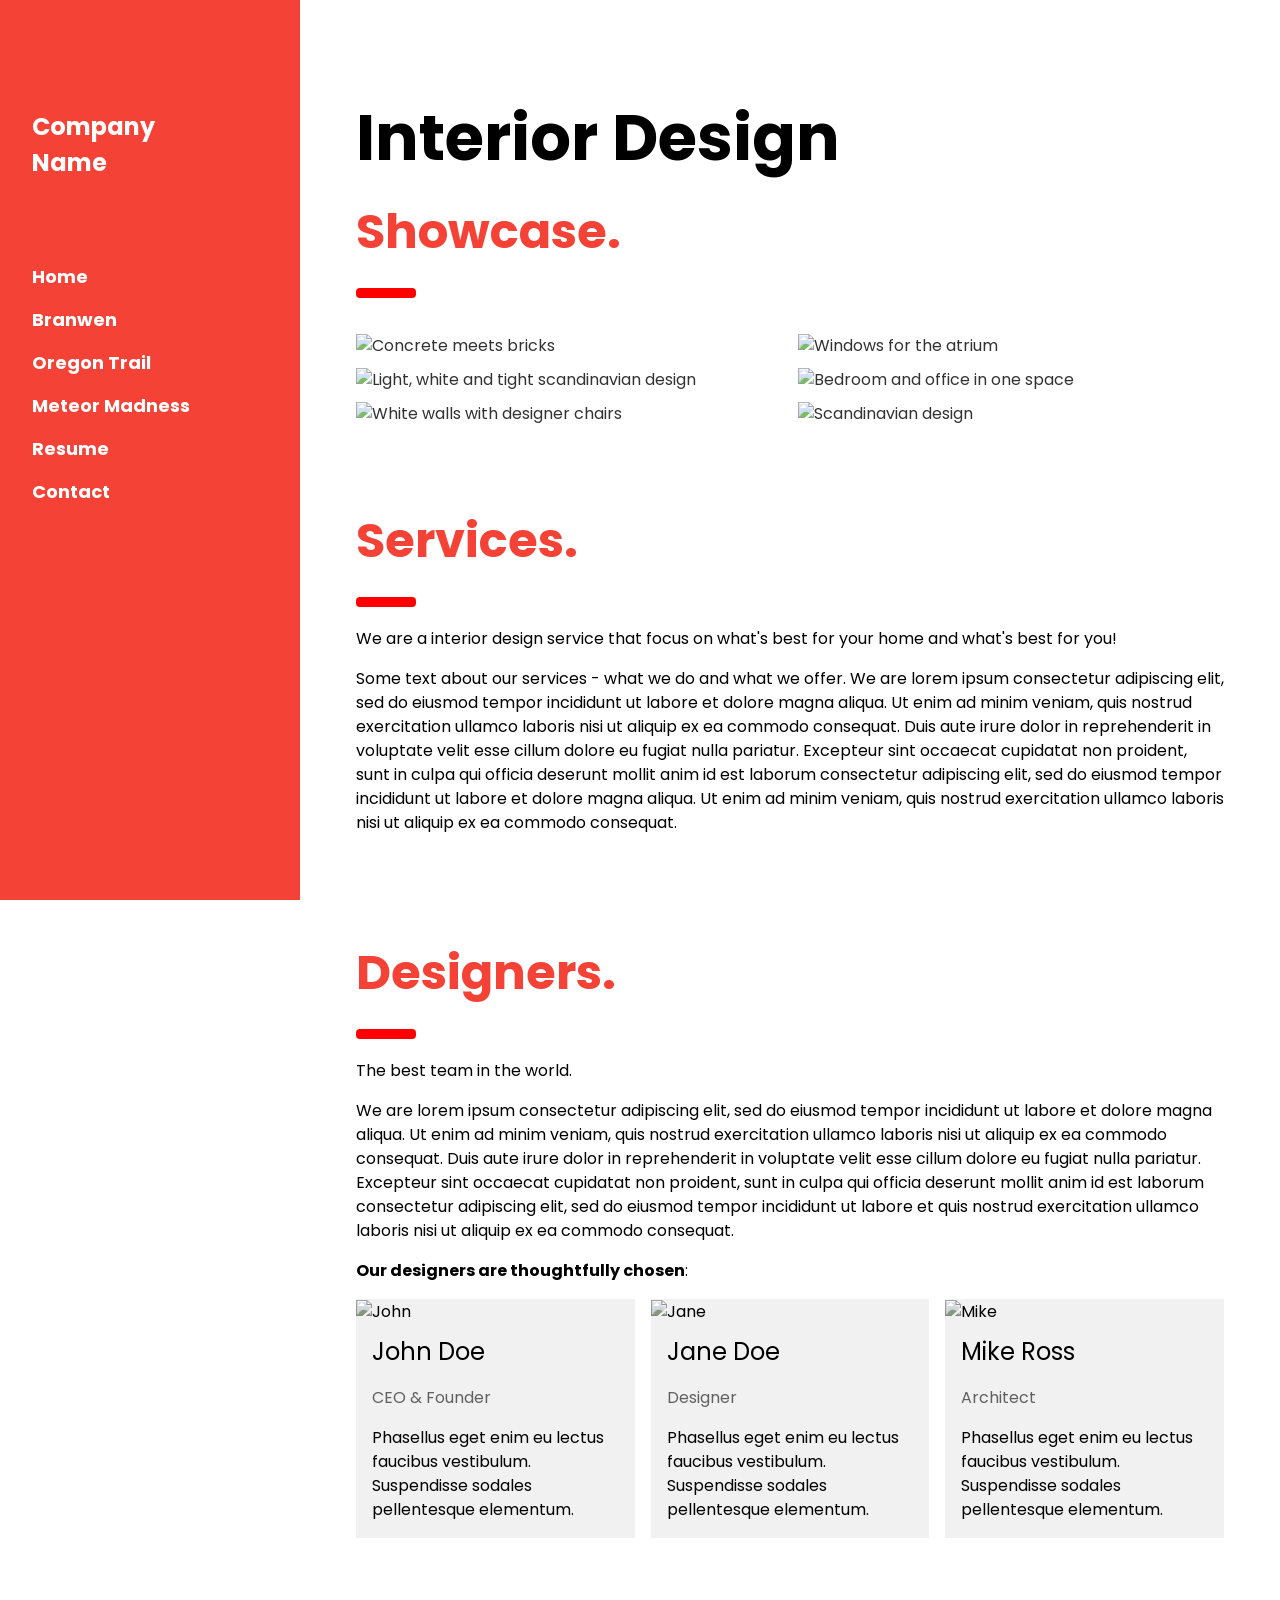
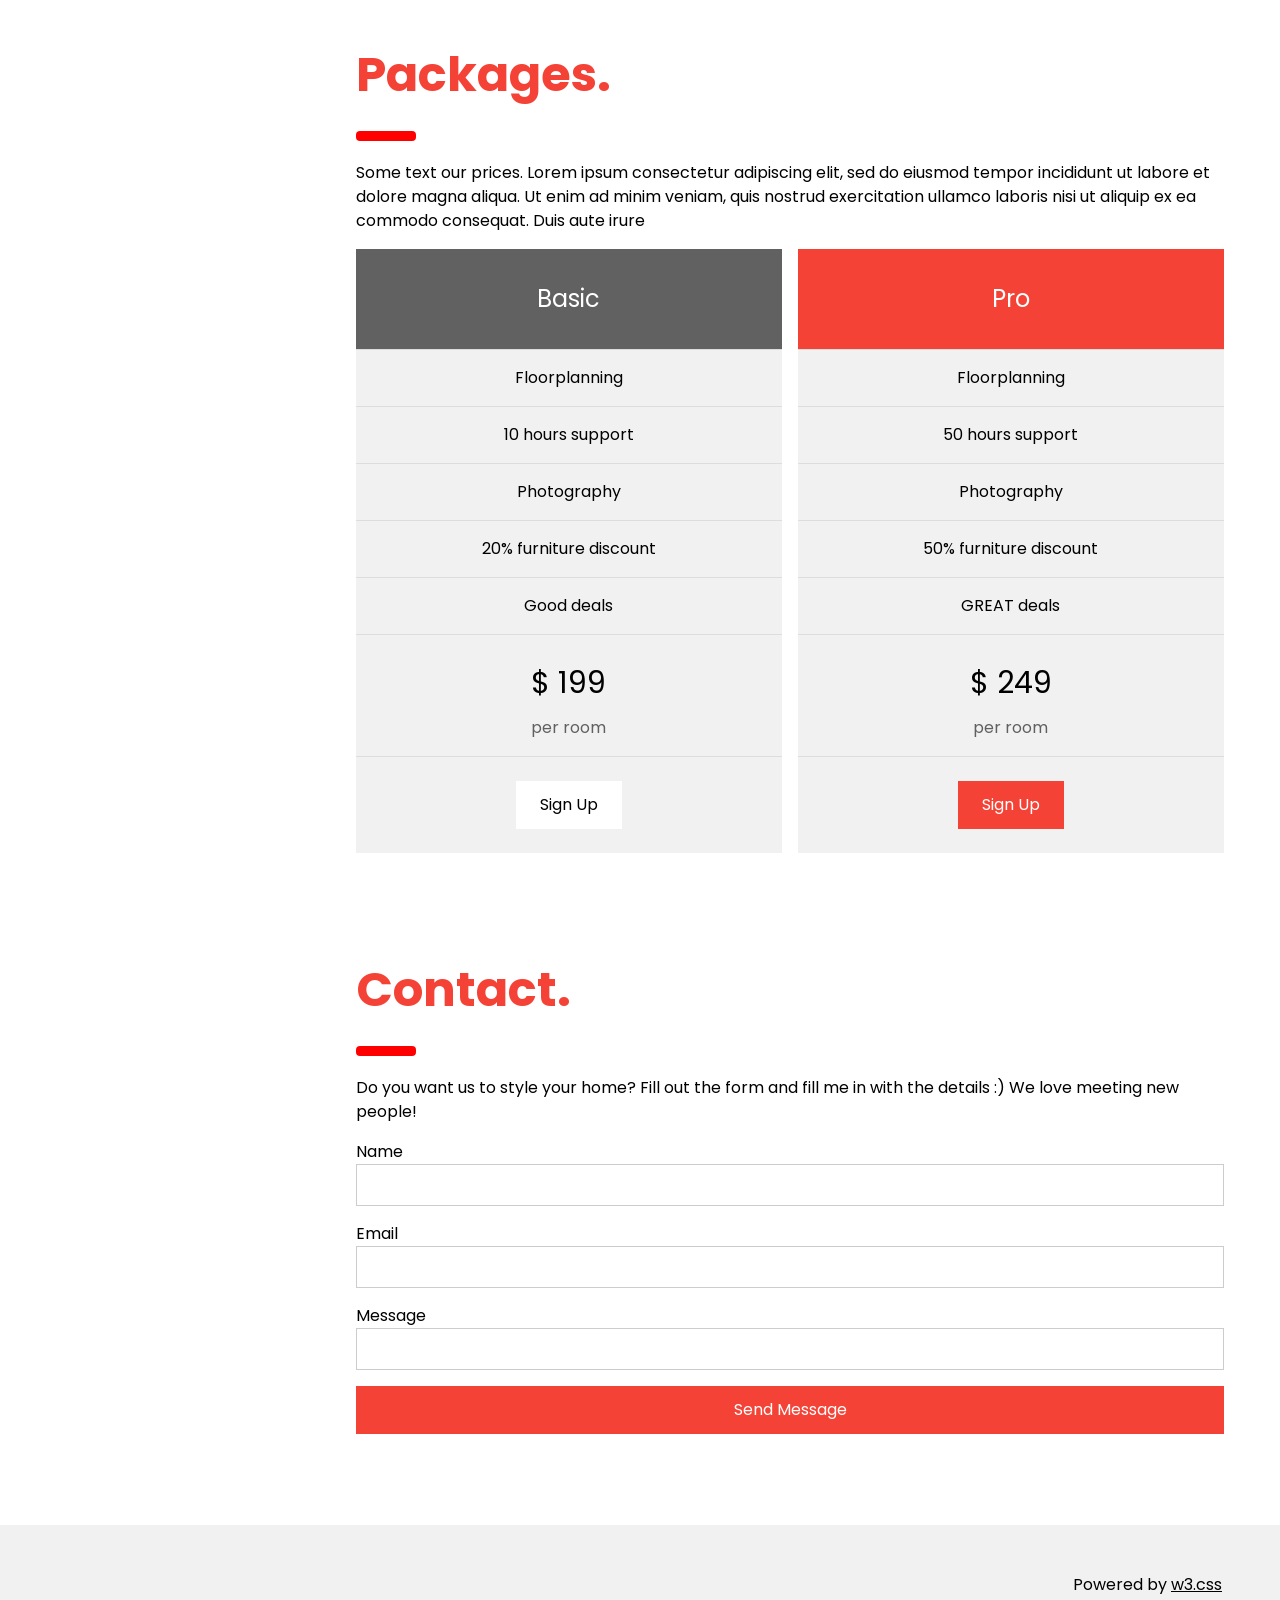
==== index.html @ 689d4f3b "Update index.html" ====
<!DOCTYPE html>
<html lang="en">
<head>
<title>Arjun Suresh Portfolio</title>
<meta charset="UTF-8">
<meta name="viewport" content="width=device-width, initial-scale=1">
<link rel="stylesheet" href="https://www.w3schools.com/w3css/4/w3.css">
<link rel="stylesheet" href="https://fonts.googleapis.com/css?family=Poppins">
<style>
body,h1,h2,h3,h4,h5 {font-family: "Poppins", sans-serif}
body {font-size:16px;}
.w3-half img{margin-bottom:-6px;margin-top:16px;opacity:0.8;cursor:pointer}
.w3-half img:hover{opacity:1}
</style>
</head>
<body>

<!-- Sidebar/menu -->
<nav class="w3-sidebar w3-red w3-collapse w3-top w3-large w3-padding" style="z-index:3;width:300px;font-weight:bold;" id="mySidebar"><br>
  <a href="javascript:void(0)" onclick="w3_close()" class="w3-button w3-hide-large w3-display-topleft" style="width:100%;font-size:22px">Close Menu</a>
  <div class="w3-container">
    <h3 class="w3-padding-64"><b>Company<br>Name</b></h3>
  </div>
  <div class="w3-bar-block">
    <a href="#" onclick="w3_close()" class="w3-bar-item w3-button w3-hover-white">Home</a> 
    <a href="#showcase" onclick="w3_close()" class="w3-bar-item w3-button w3-hover-white">Branwen</a> 
    <a href="#services" onclick="w3_close()" class="w3-bar-item w3-button w3-hover-white">Oregon Trail</a> 
    <a href="#designers" onclick="w3_close()" class="w3-bar-item w3-button w3-hover-white">Meteor Madness</a> 
    <a href="#packages" onclick="w3_close()" class="w3-bar-item w3-button w3-hover-white">Resume</a> 
    <a href="#contact" onclick="w3_close()" class="w3-bar-item w3-button w3-hover-white">Contact</a>
  </div>
</nav>

<!-- Top menu on small screens -->
<header class="w3-container w3-top w3-hide-large w3-red w3-xlarge w3-padding">
  <a href="javascript:void(0)" class="w3-button w3-red w3-margin-right" onclick="w3_open()">☰</a>
  <span>Company Name</span>
</header>

<!-- Overlay effect when opening sidebar on small screens -->
<div class="w3-overlay w3-hide-large" onclick="w3_close()" style="cursor:pointer" title="close side menu" id="myOverlay"></div>

<!-- !PAGE CONTENT! -->
<div class="w3-main" style="margin-left:340px;margin-right:40px">

  <!-- Header -->
  <div class="w3-container" style="margin-top:80px" id="showcase">
    <h1 class="w3-jumbo"><b>Interior Design</b></h1>
    <h1 class="w3-xxxlarge w3-text-red"><b>Showcase.</b></h1>
    <hr style="width:50px;border:5px solid red" class="w3-round">
  </div>
  
  <!-- Photo grid (modal) -->
  <div class="w3-row-padding">
    <div class="w3-half">
      <img src="/w3images/kitchenconcrete.jpg" style="width:100%" onclick="onClick(this)" alt="Concrete meets bricks">
      <img src="/w3images/livingroom.jpg" style="width:100%" onclick="onClick(this)" alt="Light, white and tight scandinavian design">
      <img src="/w3images/diningroom.jpg" style="width:100%" onclick="onClick(this)" alt="White walls with designer chairs">
    </div>

    <div class="w3-half">
      <img src="/w3images/atrium.jpg" style="width:100%" onclick="onClick(this)" alt="Windows for the atrium">
      <img src="/w3images/bedroom.jpg" style="width:100%" onclick="onClick(this)" alt="Bedroom and office in one space">
      <img src="/w3images/livingroom2.jpg" style="width:100%" onclick="onClick(this)" alt="Scandinavian design">
    </div>
  </div>

  <!-- Modal for full size images on click-->
  <div id="modal01" class="w3-modal w3-black" style="padding-top:0" onclick="this.style.display='none'">
    <span class="w3-button w3-black w3-xxlarge w3-display-topright">×</span>
    <div class="w3-modal-content w3-animate-zoom w3-center w3-transparent w3-padding-64">
      <img id="img01" class="w3-image">
      <p id="caption"></p>
    </div>
  </div>

  <!-- Services -->
  <div class="w3-container" id="services" style="margin-top:75px">
    <h1 class="w3-xxxlarge w3-text-red"><b>Services.</b></h1>
    <hr style="width:50px;border:5px solid red" class="w3-round">
    <p>We are a interior design service that focus on what's best for your home and what's best for you!</p>
    <p>Some text about our services - what we do and what we offer. We are lorem ipsum consectetur adipiscing elit, sed do eiusmod tempor incididunt ut labore et dolore magna aliqua. Ut enim ad minim veniam, quis nostrud exercitation ullamco laboris nisi ut aliquip ex ea commodo consequat. Duis aute irure
    dolor in reprehenderit in voluptate velit esse cillum dolore eu fugiat nulla pariatur. Excepteur sint occaecat cupidatat non proident, sunt in culpa qui officia deserunt mollit anim id est laborum consectetur adipiscing elit, sed do eiusmod tempor
    incididunt ut labore et dolore magna aliqua. Ut enim ad minim veniam, quis nostrud exercitation ullamco laboris nisi ut aliquip ex ea commodo consequat.
    </p>
  </div>
  
  <!-- Designers -->
  <div class="w3-container" id="designers" style="margin-top:75px">
    <h1 class="w3-xxxlarge w3-text-red"><b>Designers.</b></h1>
    <hr style="width:50px;border:5px solid red" class="w3-round">
    <p>The best team in the world.</p>
    <p>We are lorem ipsum consectetur adipiscing elit, sed do eiusmod tempor incididunt ut labore et dolore magna aliqua. Ut enim ad minim veniam, quis nostrud exercitation ullamco laboris nisi ut aliquip ex ea commodo consequat. Duis aute irure
    dolor in reprehenderit in voluptate velit esse cillum dolore eu fugiat nulla pariatur. Excepteur sint occaecat cupidatat non proident, sunt in culpa qui officia deserunt mollit anim id est laborum consectetur adipiscing elit, sed do eiusmod tempor
    incididunt ut labore et quis nostrud exercitation ullamco laboris nisi ut aliquip ex ea commodo consequat.
    </p>
    <p><b>Our designers are thoughtfully chosen</b>:</p>
  </div>

  <!-- The Team -->
  <div class="w3-row-padding w3-grayscale">
    <div class="w3-col m4 w3-margin-bottom">
      <div class="w3-light-grey">
        <img src="/w3images/team2.jpg" alt="John" style="width:100%">
        <div class="w3-container">
          <h3>John Doe</h3>
          <p class="w3-opacity">CEO & Founder</p>
          <p>Phasellus eget enim eu lectus faucibus vestibulum. Suspendisse sodales pellentesque elementum.</p>
        </div>
      </div>
    </div>
    <div class="w3-col m4 w3-margin-bottom">
      <div class="w3-light-grey">
        <img src="/w3images/team1.jpg" alt="Jane" style="width:100%">
        <div class="w3-container">
          <h3>Jane Doe</h3>
          <p class="w3-opacity">Designer</p>
          <p>Phasellus eget enim eu lectus faucibus vestibulum. Suspendisse sodales pellentesque elementum.</p>
        </div>
      </div>
    </div>
    <div class="w3-col m4 w3-margin-bottom">
      <div class="w3-light-grey">
        <img src="/w3images/team3.jpg" alt="Mike" style="width:100%">
        <div class="w3-container">
          <h3>Mike Ross</h3>
          <p class="w3-opacity">Architect</p>
          <p>Phasellus eget enim eu lectus faucibus vestibulum. Suspendisse sodales pellentesque elementum.</p>
        </div>
      </div>
    </div>
  </div>

  <!-- Packages / Pricing Tables -->
  <div class="w3-container" id="packages" style="margin-top:75px">
    <h1 class="w3-xxxlarge w3-text-red"><b>Packages.</b></h1>
    <hr style="width:50px;border:5px solid red" class="w3-round">
    <p>Some text our prices. Lorem ipsum consectetur adipiscing elit, sed do eiusmod tempor incididunt ut labore et dolore magna aliqua. Ut enim ad minim veniam, quis nostrud exercitation ullamco laboris nisi ut aliquip ex ea commodo consequat. Duis aute irure</p>
  </div>

  <div class="w3-row-padding">
    <div class="w3-half w3-margin-bottom">
      <ul class="w3-ul w3-light-grey w3-center">
        <li class="w3-dark-grey w3-xlarge w3-padding-32">Basic</li>
        <li class="w3-padding-16">Floorplanning</li>
        <li class="w3-padding-16">10 hours support</li>
        <li class="w3-padding-16">Photography</li>
        <li class="w3-padding-16">20% furniture discount</li>
        <li class="w3-padding-16">Good deals</li>
        <li class="w3-padding-16">
          <h2>$ 199</h2>
          <span class="w3-opacity">per room</span>
        </li>
        <li class="w3-light-grey w3-padding-24">
          <button class="w3-button w3-white w3-padding-large w3-hover-black">Sign Up</button>
        </li>
      </ul>
    </div>
        
    <div class="w3-half">
      <ul class="w3-ul w3-light-grey w3-center">
        <li class="w3-red w3-xlarge w3-padding-32">Pro</li>
        <li class="w3-padding-16">Floorplanning</li>
        <li class="w3-padding-16">50 hours support</li>
        <li class="w3-padding-16">Photography</li>
        <li class="w3-padding-16">50% furniture discount</li>
        <li class="w3-padding-16">GREAT deals</li>
        <li class="w3-padding-16">
          <h2>$ 249</h2>
          <span class="w3-opacity">per room</span>
        </li>
        <li class="w3-light-grey w3-padding-24">
          <button class="w3-button w3-red w3-padding-large w3-hover-black">Sign Up</button>
        </li>
      </ul>
    </div>
  </div>
  
  <!-- Contact -->
  <div class="w3-container" id="contact" style="margin-top:75px">
    <h1 class="w3-xxxlarge w3-text-red"><b>Contact.</b></h1>
    <hr style="width:50px;border:5px solid red" class="w3-round">
    <p>Do you want us to style your home? Fill out the form and fill me in with the details :) We love meeting new people!</p>
    <form action="/action_page.php" target="_blank">
      <div class="w3-section">
        <label>Name</label>
        <input class="w3-input w3-border" type="text" name="Name" required>
      </div>
      <div class="w3-section">
        <label>Email</label>
        <input class="w3-input w3-border" type="text" name="Email" required>
      </div>
      <div class="w3-section">
        <label>Message</label>
        <input class="w3-input w3-border" type="text" name="Message" required>
      </div>
      <button type="submit" class="w3-button w3-block w3-padding-large w3-red w3-margin-bottom">Send Message</button>
    </form>  
  </div>

<!-- End page content -->
</div>

<!-- W3.CSS Container -->
<div class="w3-light-grey w3-container w3-padding-32" style="margin-top:75px;padding-right:58px"><p class="w3-right">Powered by <a href="https://www.w3schools.com/w3css/default.asp" title="W3.CSS" target="_blank" class="w3-hover-opacity">w3.css</a></p></div>

<script>
// Script to open and close sidebar
function w3_open() {
  document.getElementById("mySidebar").style.display = "block";
  document.getElementById("myOverlay").style.display = "block";
}
 
function w3_close() {
  document.getElementById("mySidebar").style.display = "none";
  document.getElementById("myOverlay").style.display = "none";
}

// Modal Image Gallery
function onClick(element) {
  document.getElementById("img01").src = element.src;
  document.getElementById("modal01").style.display = "block";
  var captionText = document.getElementById("caption");
  captionText.innerHTML = element.alt;
}
</script>

</body>
</html>
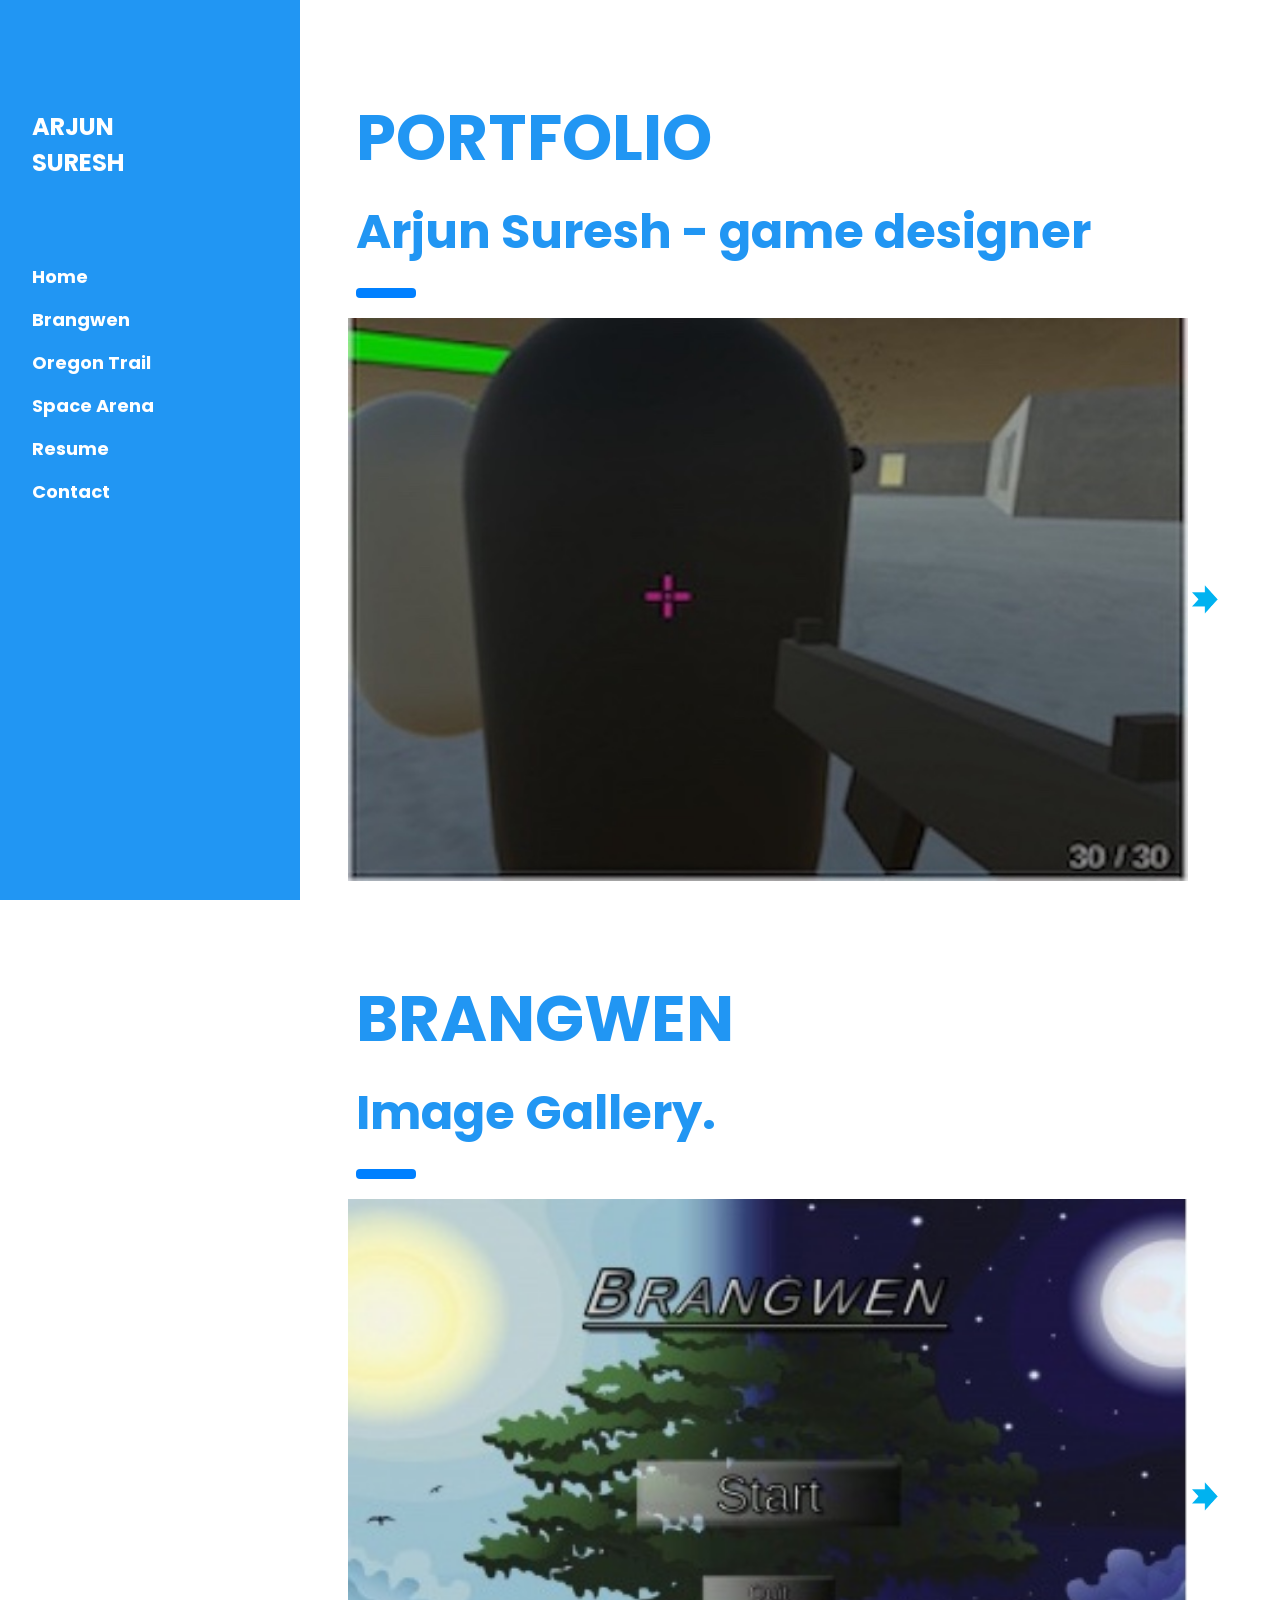
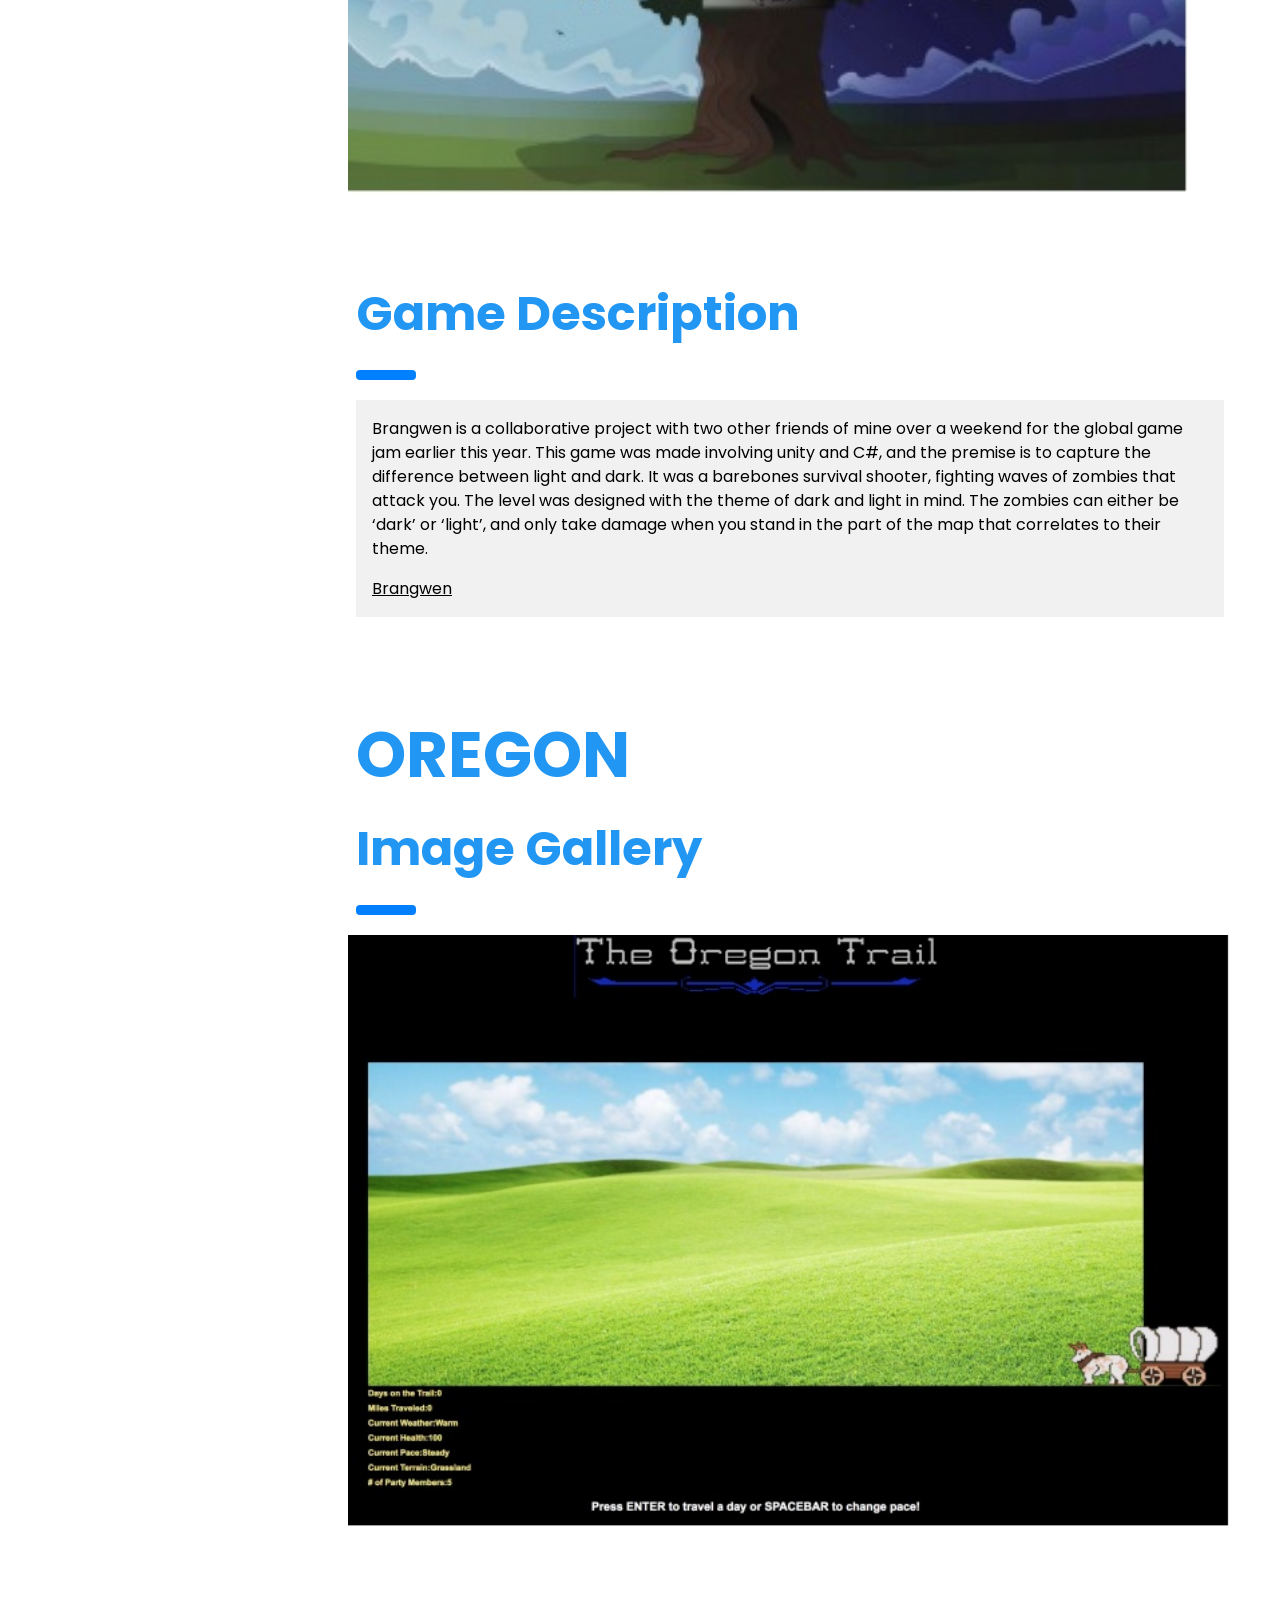
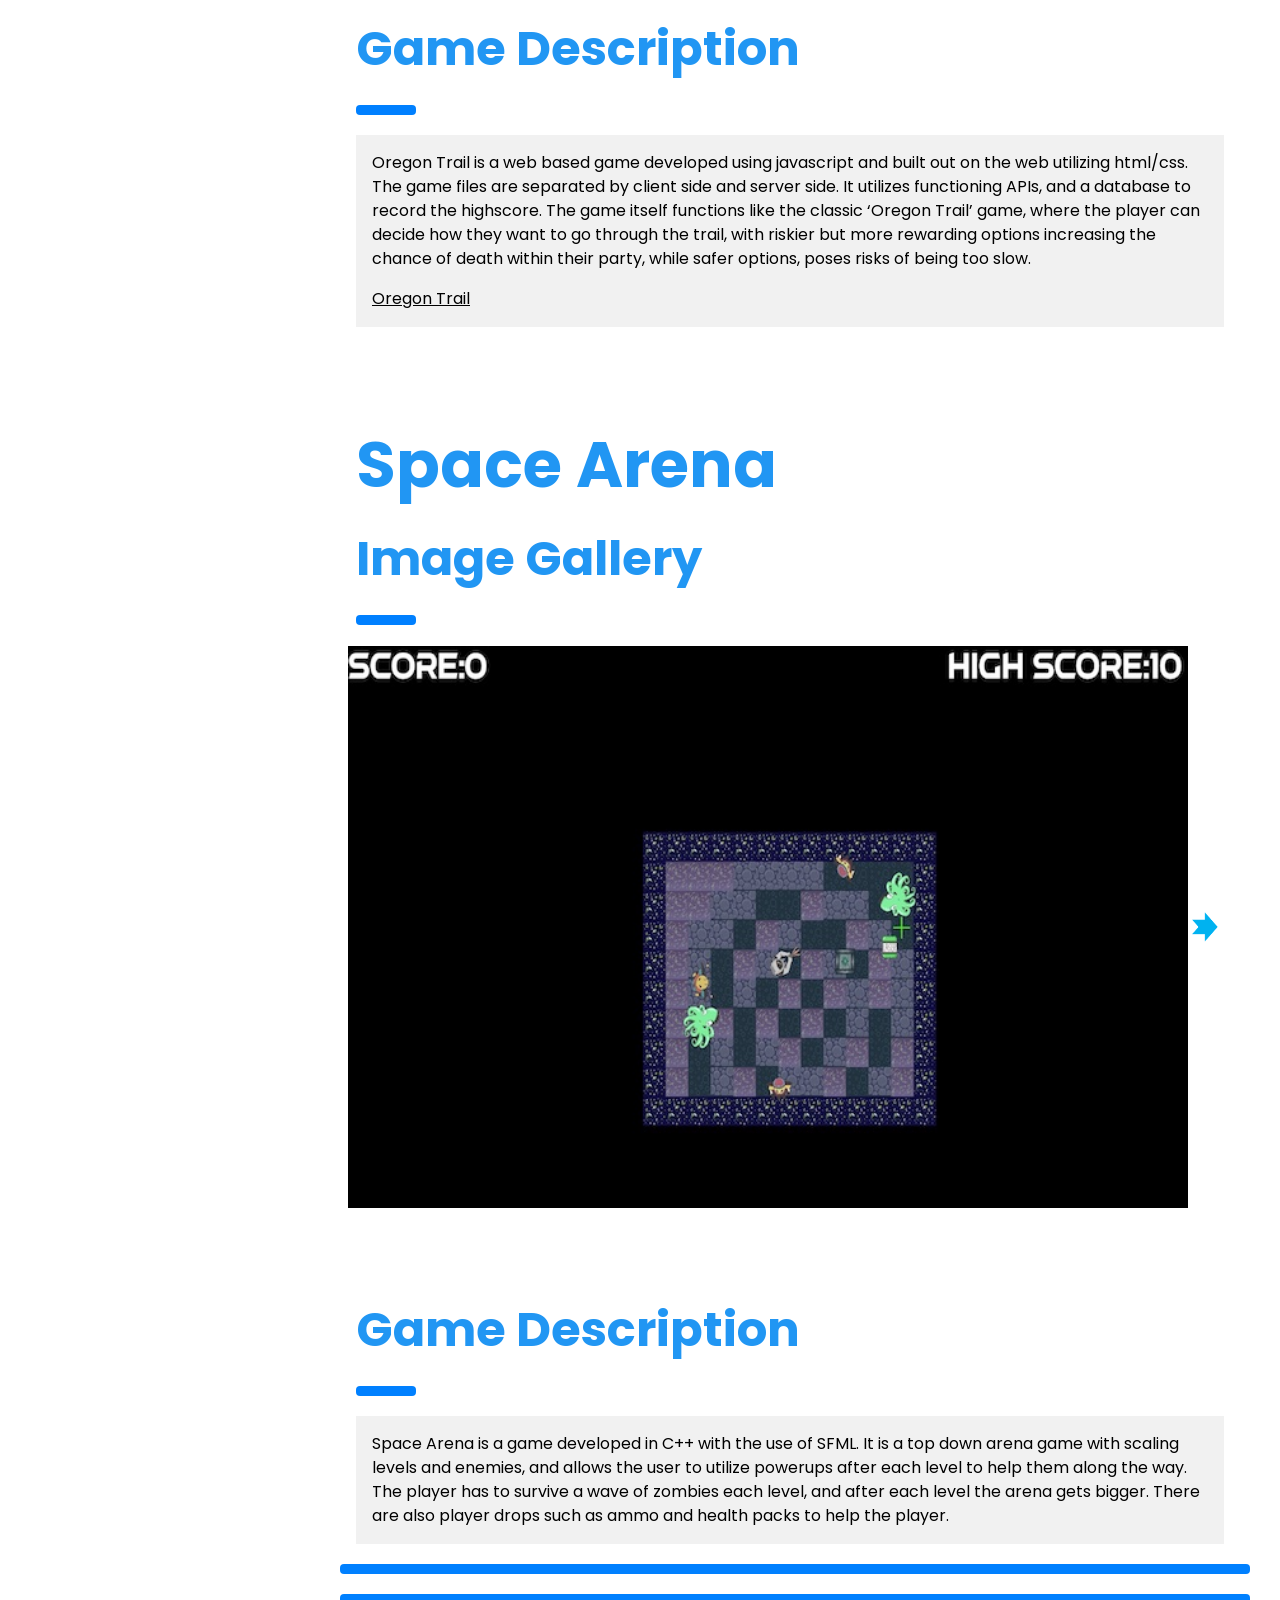
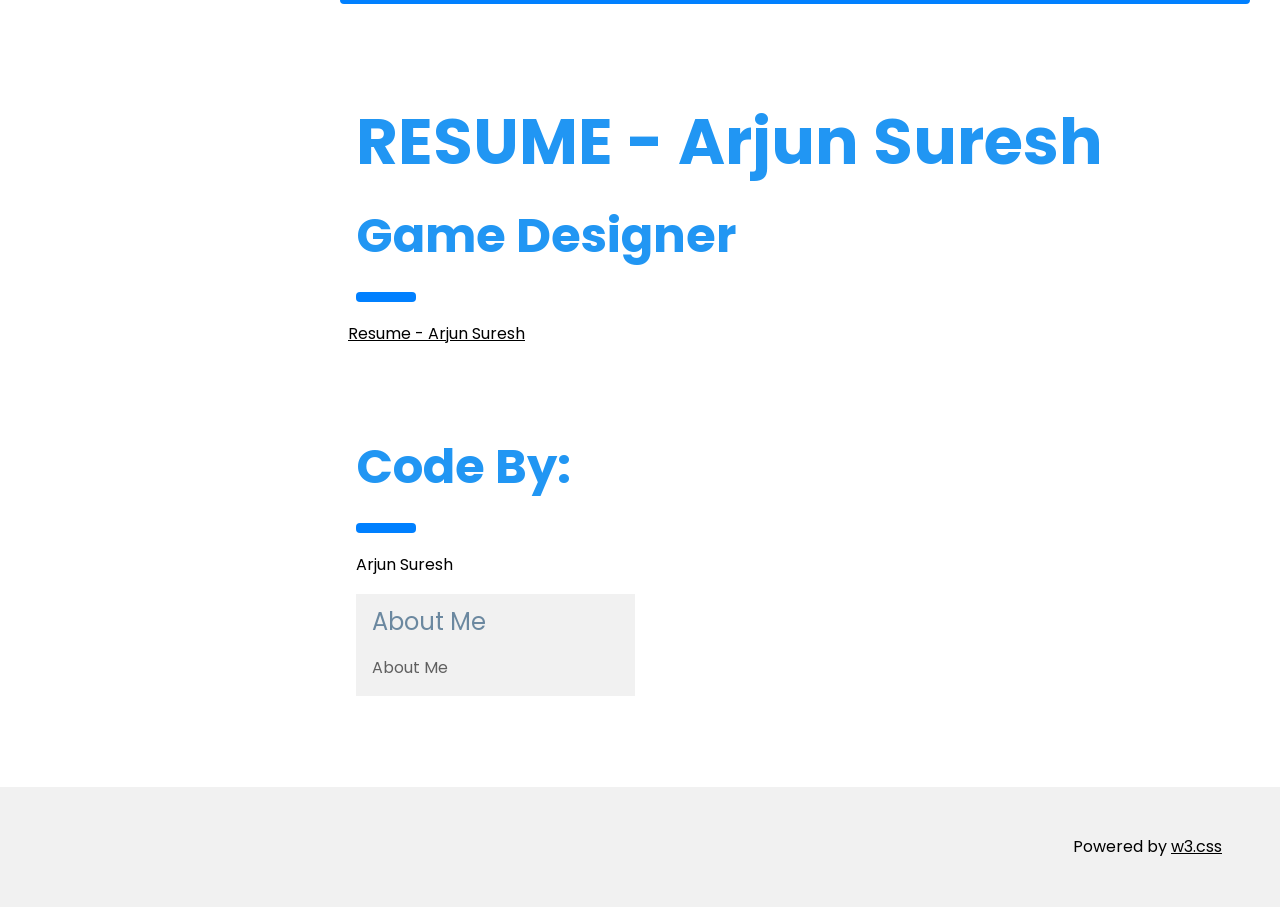
==== commit 6285f33c: "Final Portfolio 3" ====
--- a/index.html
+++ b/index.html
@@ -16,17 +16,17 @@
 <body>
 
 <!-- Sidebar/menu -->
-<nav class="w3-sidebar w3-red w3-collapse w3-top w3-large w3-padding" style="z-index:3;width:300px;font-weight:bold;" id="mySidebar"><br>
+<nav class="w3-sidebar w3-blue w3-collapse w3-top w3-large w3-padding" style="z-index:3;width:300px;font-weight:bold;" id="mySidebar"><br>
   <a href="javascript:void(0)" onclick="w3_close()" class="w3-button w3-hide-large w3-display-topleft" style="width:100%;font-size:22px">Close Menu</a>
   <div class="w3-container">
-    <h3 class="w3-padding-64"><b>Company<br>Name</b></h3>
+    <h3 class="w3-padding-64"><b>ARJUN<br>SURESH</b></h3>
   </div>
   <div class="w3-bar-block">
-    <a href="#" onclick="w3_close()" class="w3-bar-item w3-button w3-hover-white">Home</a> 
-    <a href="#showcase" onclick="w3_close()" class="w3-bar-item w3-button w3-hover-white">Branwen</a> 
-    <a href="#services" onclick="w3_close()" class="w3-bar-item w3-button w3-hover-white">Oregon Trail</a> 
-    <a href="#designers" onclick="w3_close()" class="w3-bar-item w3-button w3-hover-white">Meteor Madness</a> 
-    <a href="#packages" onclick="w3_close()" class="w3-bar-item w3-button w3-hover-white">Resume</a> 
+    <a href="#home"    onclick="w3_close()" class="w3-bar-item w3-button w3-hover-white">Home</a> 
+    <a href="#brangwen" onclick="w3_close()" class="w3-bar-item w3-button w3-hover-white">Brangwen</a> 
+    <a href="#oregon"  onclick="w3_close()" class="w3-bar-item w3-button w3-hover-white">Oregon Trail</a> 
+    <a href="#spaceA"  onclick="w3_close()" class="w3-bar-item w3-button w3-hover-white">Space Arena</a> 
+    <a href="#resume"  onclick="w3_close()" class="w3-bar-item w3-button w3-hover-white">Resume</a> 
     <a href="#contact" onclick="w3_close()" class="w3-bar-item w3-button w3-hover-white">Contact</a>
   </div>
 </nav>
@@ -34,7 +34,7 @@
 <!-- Top menu on small screens -->
 <header class="w3-container w3-top w3-hide-large w3-red w3-xlarge w3-padding">
   <a href="javascript:void(0)" class="w3-button w3-red w3-margin-right" onclick="w3_open()">☰</a>
-  <span>Company Name</span>
+  <span>Portfolio</span>
 </header>
 
 <!-- Overlay effect when opening sidebar on small screens -->
@@ -43,25 +43,32 @@
 <!-- !PAGE CONTENT! -->
 <div class="w3-main" style="margin-left:340px;margin-right:40px">
 
+<!-- Header -->
+<div class="w3-container" style="margin-top:80px" id="showcase">
+  <h1 class="w3-jumbo w3-text-blue"><b><A name="home">PORTFOLIO</A></b></h1>
+  <h1 class="w3-xxxlarge w3-text-blue"><b> Arjun Suresh - game designer</b></h1>
+  <hr style="width:50px;border:5px solid rgb(0, 128, 255)" class="w3-round">
+</div>
+  
+ <div class="w3-row-padding">
+  <div class="w3-full">
+    <img id="portfolio" src="img1.jpg" style="width:95%" onclick="onClick(this)" alt="Concrete meets bricks">
+    <img src="Arrow.png" style="width:3%" onclick="loadIm()" alt="Concrete meets bricks">
+  </div>
+</div>
   <!-- Header -->
   <div class="w3-container" style="margin-top:80px" id="showcase">
-    <h1 class="w3-jumbo"><b>Interior Design</b></h1>
-    <h1 class="w3-xxxlarge w3-text-red"><b>Showcase.</b></h1>
-    <hr style="width:50px;border:5px solid red" class="w3-round">
-  </div>
-  
-  <!-- Photo grid (modal) -->
+    <A name="brangwen"><h1 class="w3-jumbo w3-text-blue"><b>BRANGWEN</b></h1></A>
+    <h1 class="w3-xxxlarge w3-text-blue"><b>Image Gallery.</b></h1>
+    <hr style="width:50px;border:5px solid rgb(0, 128, 255)" class="w3-round">
+  </div>
+  
+  <!-- Photo grid (modal) brangwen-->
+  
   <div class="w3-row-padding">
-    <div class="w3-half">
-      <img src="/w3images/kitchenconcrete.jpg" style="width:100%" onclick="onClick(this)" alt="Concrete meets bricks">
-      <img src="/w3images/livingroom.jpg" style="width:100%" onclick="onClick(this)" alt="Light, white and tight scandinavian design">
-      <img src="/w3images/diningroom.jpg" style="width:100%" onclick="onClick(this)" alt="White walls with designer chairs">
-    </div>
-
-    <div class="w3-half">
-      <img src="/w3images/atrium.jpg" style="width:100%" onclick="onClick(this)" alt="Windows for the atrium">
-      <img src="/w3images/bedroom.jpg" style="width:100%" onclick="onClick(this)" alt="Bedroom and office in one space">
-      <img src="/w3images/livingroom2.jpg" style="width:100%" onclick="onClick(this)" alt="Scandinavian design">
+    <div class="w3-full">
+      <img  id="brwens" src="brwen1.jpg"  style="width:95%" onclick="onClick(this)" alt="Concrete meets bricks">
+      <img src="Arrow.png" style="width:3%" onclick="loadImbrwen()" alt="Concrete meets bricks">
     </div>
   </div>
 
@@ -73,134 +80,137 @@
       <p id="caption"></p>
     </div>
   </div>
-
-  <!-- Services -->
-  <div class="w3-container" id="services" style="margin-top:75px">
-    <h1 class="w3-xxxlarge w3-text-red"><b>Services.</b></h1>
-    <hr style="width:50px;border:5px solid red" class="w3-round">
-    <p>We are a interior design service that focus on what's best for your home and what's best for you!</p>
-    <p>Some text about our services - what we do and what we offer. We are lorem ipsum consectetur adipiscing elit, sed do eiusmod tempor incididunt ut labore et dolore magna aliqua. Ut enim ad minim veniam, quis nostrud exercitation ullamco laboris nisi ut aliquip ex ea commodo consequat. Duis aute irure
-    dolor in reprehenderit in voluptate velit esse cillum dolore eu fugiat nulla pariatur. Excepteur sint occaecat cupidatat non proident, sunt in culpa qui officia deserunt mollit anim id est laborum consectetur adipiscing elit, sed do eiusmod tempor
-    incididunt ut labore et dolore magna aliqua. Ut enim ad minim veniam, quis nostrud exercitation ullamco laboris nisi ut aliquip ex ea commodo consequat.
+  <!-- Game Desc Brangwen -->
+  <div class="w3-container" id="branwengs" style="margin-top:75px">
+    <h1 class="w3-xxxlarge w3-text-blue"><b>Game Description</b></h1>
+    <hr style="width:50px;border:5px solid rgb(0, 128, 255)" class="w3-round">
+    <div class="w3-light-grey">
+      <div class="w3-container">
+        <p>Brangwen is a collaborative project with two other friends of mine over a weekend for the global game jam earlier this year. This game was made involving unity and C#, and the premise is to capture the difference between light and dark. It was a barebones survival shooter, fighting waves of zombies that attack you. The level was designed with the theme of dark and light in mind. The zombies can either be ‘dark’ or ‘light’, and only take damage when you stand in the part of the map that correlates to their theme.
+</p><p>
+          <a href="https://globalgamejam.org/2022/games/brangwen-0">Brangwen</a>
+          </p>
+      </div>
+    </div>
+  </div>
+  <!-- End of Section Brangwen -->
+  <!-- Begin Section Oregon -->
+  <!-- Header -->
+  <div class="w3-container" style="margin-top:80px" id="showcase">
+    <A name="oregon">
+    <h1 class="w3-jumbo w3-text-blue"><b>OREGON</b></h1></A>
+    <h1 class="w3-xxxlarge w3-text-blue"><b>Image Gallery</b></h1>
+    <hr style="width:50px;border:5px solid rgb(0, 128, 255)" class="w3-round">
+  </div>
+  <!-- Photo grid (modal) oregon-->
+  
+  <div class="w3-row-padding">
+    <div class="w3-full">
+       <img src="Oregon1.jpg" style="width:100%" onclick="onClick(this)" alt="Oregon_Desc">
+      </div>
+  </div>
+  
+
+  <!-- Game Desc Oregon -->
+  <div class="w3-container" id="oregongs" style="margin-top:75px">
+    <h1 class="w3-xxxlarge w3-text-blue"><b>Game Description</b></h1>
+    <hr style="width:50px;border:5px solid rgb(0, 128, 255)" class="w3-round">
+    <div class="w3-light-grey">
+      <div class="w3-container">
+        <p>Oregon Trail is a web based game developed using javascript and built out on the web utilizing
+           html/css. The game files are separated by client side and server side. 
+           It utilizes functioning APIs, and a database to record the highscore. 
+           The game itself functions like the classic ‘Oregon Trail’ game, where the player can decide how 
+           they want to go through the trail, with riskier but more rewarding options increasing the chance
+            of death within their party, while safer options, poses risks of being too slow. 
+</p><p>
+         <a href="https://github.com/AJ-18/asuresh-project">Oregon Trail</a>
+          </p>
+      </div>
+    </div>
+  </div>
+  
+  <!-- END of Section Oregon-->
+  <!-- Begin Section Space Arena -->
+  <!-- Header -->
+  <A name="spaceA"></A>
+  <div class="w3-container" style="margin-top:80px" id="showcase">
+    <h1 class="w3-jumbo w3-text-blue"><b>Space Arena</b></h1>
+    <h1 class="w3-xxxlarge w3-text-blue"><b>Image Gallery</b></h1>
+    <hr style="width:50px;border:5px solid rgb(0, 128, 255)" class="w3-round">
+  </div>
+  <!-- Photo grid (modal) Space-->
+  
+  <div class="w3-row-padding">
+    <div class="w3-full">
+      <img id="spaceA" src="SpaceA1.jpg" style="width:95%" onclick="onClick(this)" alt="SpaceA_Desc">
+      <img src="Arrow.png" style="width:3%" onclick="loadSpace()" alt="SpaceA">
+    </div>
+  </div>
+
+  <!-- Game Desc space-->
+  <div class="w3-container" id="meteorgs" style="margin-top:75px">
+    <h1 class="w3-xxxlarge w3-text-blue"><b>Game Description</b></h1>
+    <hr style="width:50px;border:5px solid rgb(0, 128, 255)" class="w3-round">
+    <div class="w3-light-grey">
+      <div class="w3-container">
+    <p>
+      Space Arena is a game developed in C++ with the use of SFML. 
+      It is a top down arena game with scaling levels and enemies, and allows the user to utilize powerups after each level to help them along the way. 
+      The player has to survive a wave of zombies each level, and after each level the arena gets bigger. 
+      There are also player drops such as ammo and health packs to help the player.  
     </p>
-  </div>
-  
-  <!-- Designers -->
+    </div>
+  </div>
+  </div>
+  <hr style="width:100%;border:5px solid rgb(0, 128, 255)" class="w3-round">
+  <hr style="width:100%;border:5px solid rgb(0, 128, 255)" class="w3-round">
+  <!-- Begin Section Resume -->
+  <!-- Header -->
+  <div class="w3-container" style="margin-top:80px" id="showcase">
+    <A name="resume">
+    <h1 class="w3-jumbo w3-text-blue"><b>RESUME - Arjun Suresh</b></h1></A>
+    <h1 class="w3-xxxlarge w3-text-blue"><b>Game Designer</b></h1>
+    <hr style="width:50px;border:5px solid rgb(0, 128, 255)" class="w3-round">
+  </div>
+  <!-- Photo grid (modal) resume-->
+  
+  <div class="w3-row-padding">
+    <div class="w3-full">
+      <a href="AJ_Resume.pdf" target="_blank">Resume - Arjun Suresh</a>
+
+ <!--    <img id="portfolio" src="AJ_Resume.jpg" style="width:95%" onclick="onClick(this)" alt="Concrete meets bricks"> --> 
+    </div>
+  </div>
+
+  <!-- END of Section Resume-->
+  <!-- END of Section -->
+  <!-- Begin Common Section -->
+  <!-- Code By -->
   <div class="w3-container" id="designers" style="margin-top:75px">
-    <h1 class="w3-xxxlarge w3-text-red"><b>Designers.</b></h1>
-    <hr style="width:50px;border:5px solid red" class="w3-round">
-    <p>The best team in the world.</p>
-    <p>We are lorem ipsum consectetur adipiscing elit, sed do eiusmod tempor incididunt ut labore et dolore magna aliqua. Ut enim ad minim veniam, quis nostrud exercitation ullamco laboris nisi ut aliquip ex ea commodo consequat. Duis aute irure
-    dolor in reprehenderit in voluptate velit esse cillum dolore eu fugiat nulla pariatur. Excepteur sint occaecat cupidatat non proident, sunt in culpa qui officia deserunt mollit anim id est laborum consectetur adipiscing elit, sed do eiusmod tempor
-    incididunt ut labore et quis nostrud exercitation ullamco laboris nisi ut aliquip ex ea commodo consequat.
+    <h1 class="w3-xxxlarge w3-text-blue"><b>Code By:</b></h1>
+    <hr style="width:50px;border:5px solid rgb(0, 128, 255)" class="w3-round">
+    <p>Arjun Suresh</p>
+    <p>
     </p>
-    <p><b>Our designers are thoughtfully chosen</b>:</p>
-  </div>
-
-  <!-- The Team -->
+    <p><b></b></p>
+  </div>
+
+  <!-- About Me -->
+  <A name="contact"></A>
   <div class="w3-row-padding w3-grayscale">
     <div class="w3-col m4 w3-margin-bottom">
       <div class="w3-light-grey">
-        <img src="/w3images/team2.jpg" alt="John" style="width:100%">
         <div class="w3-container">
-          <h3>John Doe</h3>
-          <p class="w3-opacity">CEO & Founder</p>
-          <p>Phasellus eget enim eu lectus faucibus vestibulum. Suspendisse sodales pellentesque elementum.</p>
-        </div>
+          <h3 class="w3-text-blue">About Me</h3>
+          <p class="w3-opacity">About Me</p>
+          <p></p>
       </div>
     </div>
-    <div class="w3-col m4 w3-margin-bottom">
-      <div class="w3-light-grey">
-        <img src="/w3images/team1.jpg" alt="Jane" style="width:100%">
-        <div class="w3-container">
-          <h3>Jane Doe</h3>
-          <p class="w3-opacity">Designer</p>
-          <p>Phasellus eget enim eu lectus faucibus vestibulum. Suspendisse sodales pellentesque elementum.</p>
-        </div>
-      </div>
-    </div>
-    <div class="w3-col m4 w3-margin-bottom">
-      <div class="w3-light-grey">
-        <img src="/w3images/team3.jpg" alt="Mike" style="width:100%">
-        <div class="w3-container">
-          <h3>Mike Ross</h3>
-          <p class="w3-opacity">Architect</p>
-          <p>Phasellus eget enim eu lectus faucibus vestibulum. Suspendisse sodales pellentesque elementum.</p>
-        </div>
-      </div>
-    </div>
-  </div>
-
-  <!-- Packages / Pricing Tables -->
-  <div class="w3-container" id="packages" style="margin-top:75px">
-    <h1 class="w3-xxxlarge w3-text-red"><b>Packages.</b></h1>
-    <hr style="width:50px;border:5px solid red" class="w3-round">
-    <p>Some text our prices. Lorem ipsum consectetur adipiscing elit, sed do eiusmod tempor incididunt ut labore et dolore magna aliqua. Ut enim ad minim veniam, quis nostrud exercitation ullamco laboris nisi ut aliquip ex ea commodo consequat. Duis aute irure</p>
-  </div>
-
-  <div class="w3-row-padding">
-    <div class="w3-half w3-margin-bottom">
-      <ul class="w3-ul w3-light-grey w3-center">
-        <li class="w3-dark-grey w3-xlarge w3-padding-32">Basic</li>
-        <li class="w3-padding-16">Floorplanning</li>
-        <li class="w3-padding-16">10 hours support</li>
-        <li class="w3-padding-16">Photography</li>
-        <li class="w3-padding-16">20% furniture discount</li>
-        <li class="w3-padding-16">Good deals</li>
-        <li class="w3-padding-16">
-          <h2>$ 199</h2>
-          <span class="w3-opacity">per room</span>
-        </li>
-        <li class="w3-light-grey w3-padding-24">
-          <button class="w3-button w3-white w3-padding-large w3-hover-black">Sign Up</button>
-        </li>
-      </ul>
-    </div>
-        
-    <div class="w3-half">
-      <ul class="w3-ul w3-light-grey w3-center">
-        <li class="w3-red w3-xlarge w3-padding-32">Pro</li>
-        <li class="w3-padding-16">Floorplanning</li>
-        <li class="w3-padding-16">50 hours support</li>
-        <li class="w3-padding-16">Photography</li>
-        <li class="w3-padding-16">50% furniture discount</li>
-        <li class="w3-padding-16">GREAT deals</li>
-        <li class="w3-padding-16">
-          <h2>$ 249</h2>
-          <span class="w3-opacity">per room</span>
-        </li>
-        <li class="w3-light-grey w3-padding-24">
-          <button class="w3-button w3-red w3-padding-large w3-hover-black">Sign Up</button>
-        </li>
-      </ul>
-    </div>
-  </div>
-  
-  <!-- Contact -->
-  <div class="w3-container" id="contact" style="margin-top:75px">
-    <h1 class="w3-xxxlarge w3-text-red"><b>Contact.</b></h1>
-    <hr style="width:50px;border:5px solid red" class="w3-round">
-    <p>Do you want us to style your home? Fill out the form and fill me in with the details :) We love meeting new people!</p>
-    <form action="/action_page.php" target="_blank">
-      <div class="w3-section">
-        <label>Name</label>
-        <input class="w3-input w3-border" type="text" name="Name" required>
-      </div>
-      <div class="w3-section">
-        <label>Email</label>
-        <input class="w3-input w3-border" type="text" name="Email" required>
-      </div>
-      <div class="w3-section">
-        <label>Message</label>
-        <input class="w3-input w3-border" type="text" name="Message" required>
-      </div>
-      <button type="submit" class="w3-button w3-block w3-padding-large w3-red w3-margin-bottom">Send Message</button>
-    </form>  
-  </div>
-
-<!-- End page content -->
+  </div>
+  </div>
 </div>
-
+<A name="EOF"></A>
 <!-- W3.CSS Container -->
 <div class="w3-light-grey w3-container w3-padding-32" style="margin-top:75px;padding-right:58px"><p class="w3-right">Powered by <a href="https://www.w3schools.com/w3css/default.asp" title="W3.CSS" target="_blank" class="w3-hover-opacity">w3.css</a></p></div>
 
@@ -223,7 +233,69 @@
   var captionText = document.getElementById("caption");
   captionText.innerHTML = element.alt;
 }
+function loadIm() {
+  var divPortfolio = document.getElementById("portfolio");
+  var portAtr = divPortfolio.getAttribute("src");
+  var portAtrS = "";
+  var atrArr = portAtr.split(/\./);
+  //alert(atrArr[0]);
+
+  var i = atrArr[0].charAt(3)
+  if(i<3) {
+    i++;
+    portAtrS = "img"+i+".jpg";
+    divPortfolio.setAttribute("src", portAtrS);
+    //alert(divPortfolio.getAttribute("src"));
+  } else if(i == 3){
+    i = 1;
+    portAtrS = "img"+i+".jpg";
+    divPortfolio.setAttribute("src", portAtrS);
+    //alert(divPortfolio.getAttribute("src"));
+  }
+
+}
+function loadImbrwen() {
+  var divPortfolio = document.getElementById("brwens");
+  var portAtr = divPortfolio.getAttribute("src");
+  var portAtrS = "";
+  var atrArr = portAtr.split(/\./);
+  //alert(atrArr[0]);
+
+  var i = atrArr[0].charAt(5);
+  if(i<2) {
+    i++;
+    portAtrS = "brwen"+i+".jpg";
+    divPortfolio.setAttribute("src", portAtrS);
+    //alert(divPortfolio.getAttribute("src"));
+  } else if(i == 2){
+    i = 1;
+    portAtrS = "brwen"+i+".jpg";
+    divPortfolio.setAttribute("src", portAtrS);
+    //alert(divPortfolio.getAttribute("src"));
+  }
+}
+  function loadSpace() {
+  var divPortfolio = document.getElementById("spaceA");
+  var portAtr = divPortfolio.getAttribute("src");
+  var portAtrS = "";
+  var atrArr = portAtr.split(/\./);
+  //alert(atrArr[0]);
+
+  var i = atrArr[0].charAt(6);
+  if(i<2) {
+    i++;
+    portAtrS = "SpaceA"+i+".jpg";
+    divPortfolio.setAttribute("src", portAtrS);
+    //alert(divPortfolio.getAttribute("src"));
+  } else if(i == 2){
+    i = 1;
+    portAtrS = "SpaceA"+i+".jpg";
+    divPortfolio.setAttribute("src", portAtrS);
+    //alert(divPortfolio.getAttribute("src"));
+  }
+
+}
 </script>
 
 </body>
-</html>
+</html>
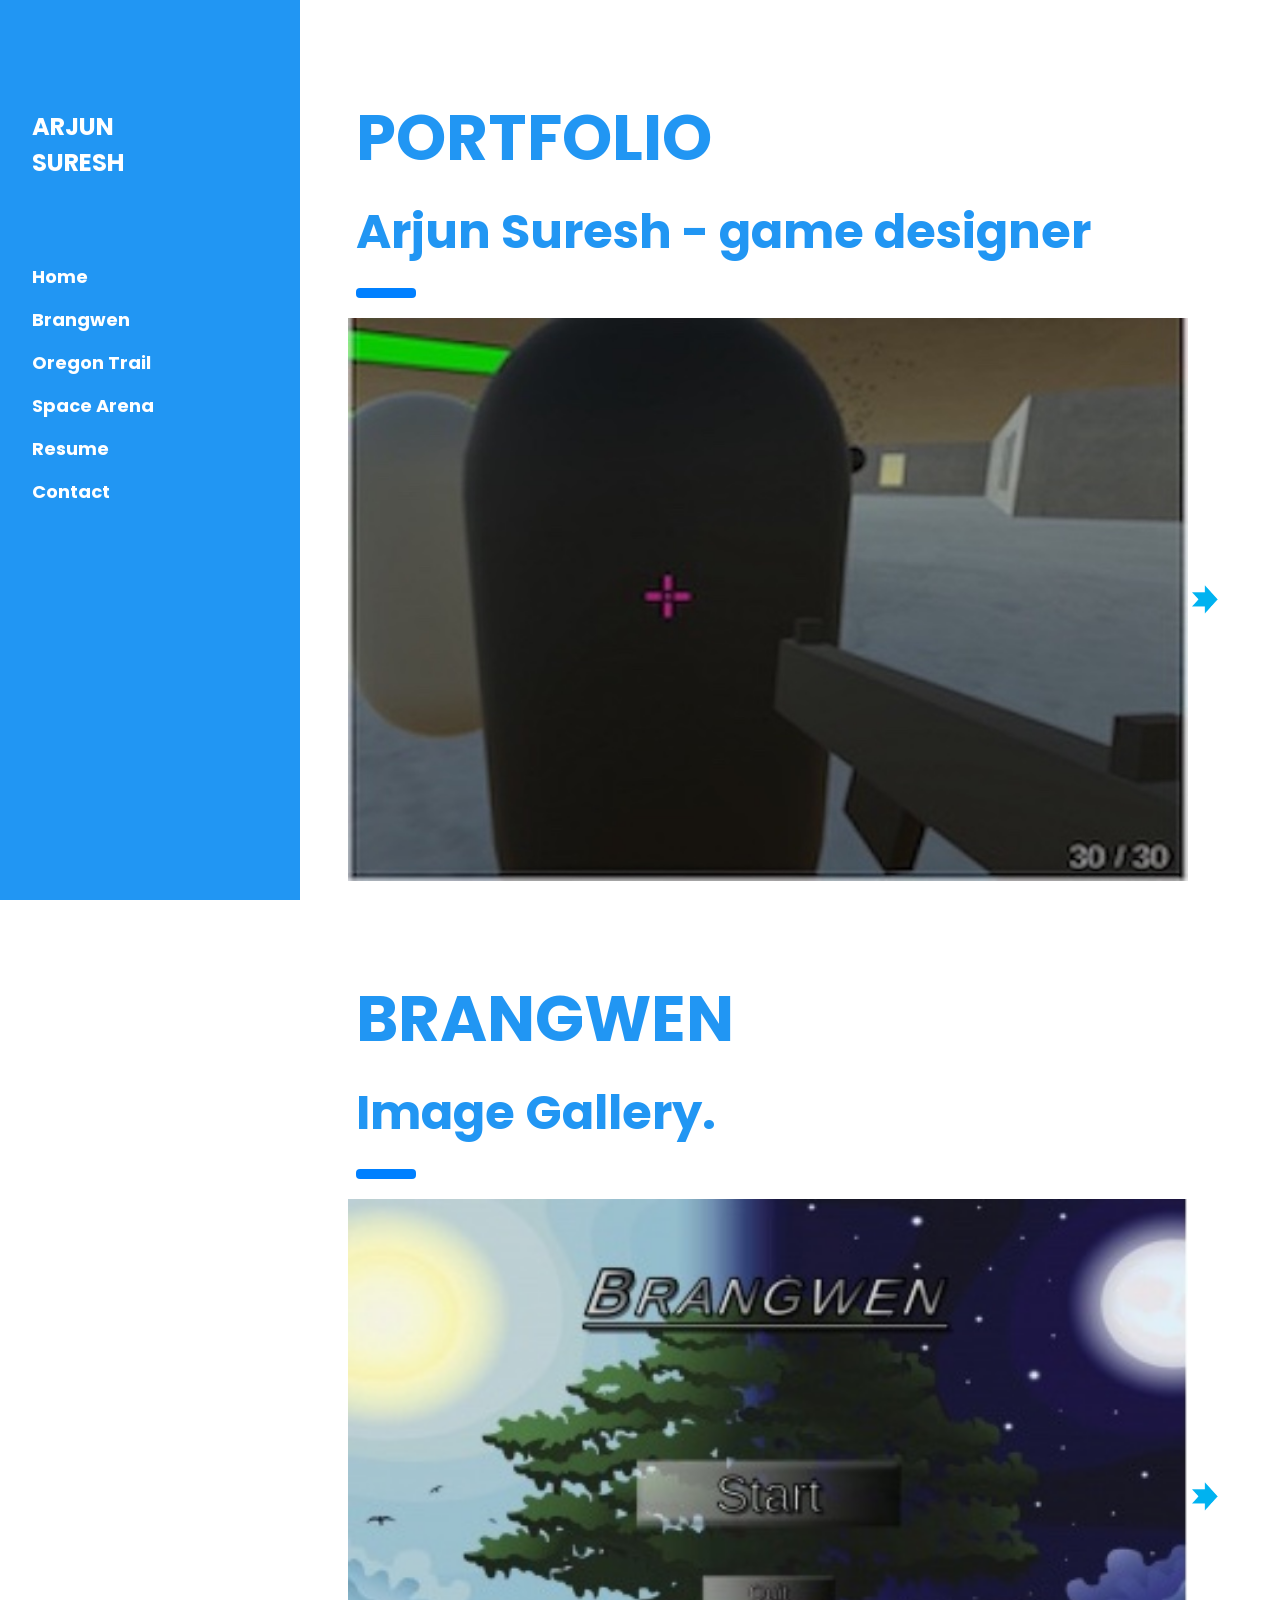
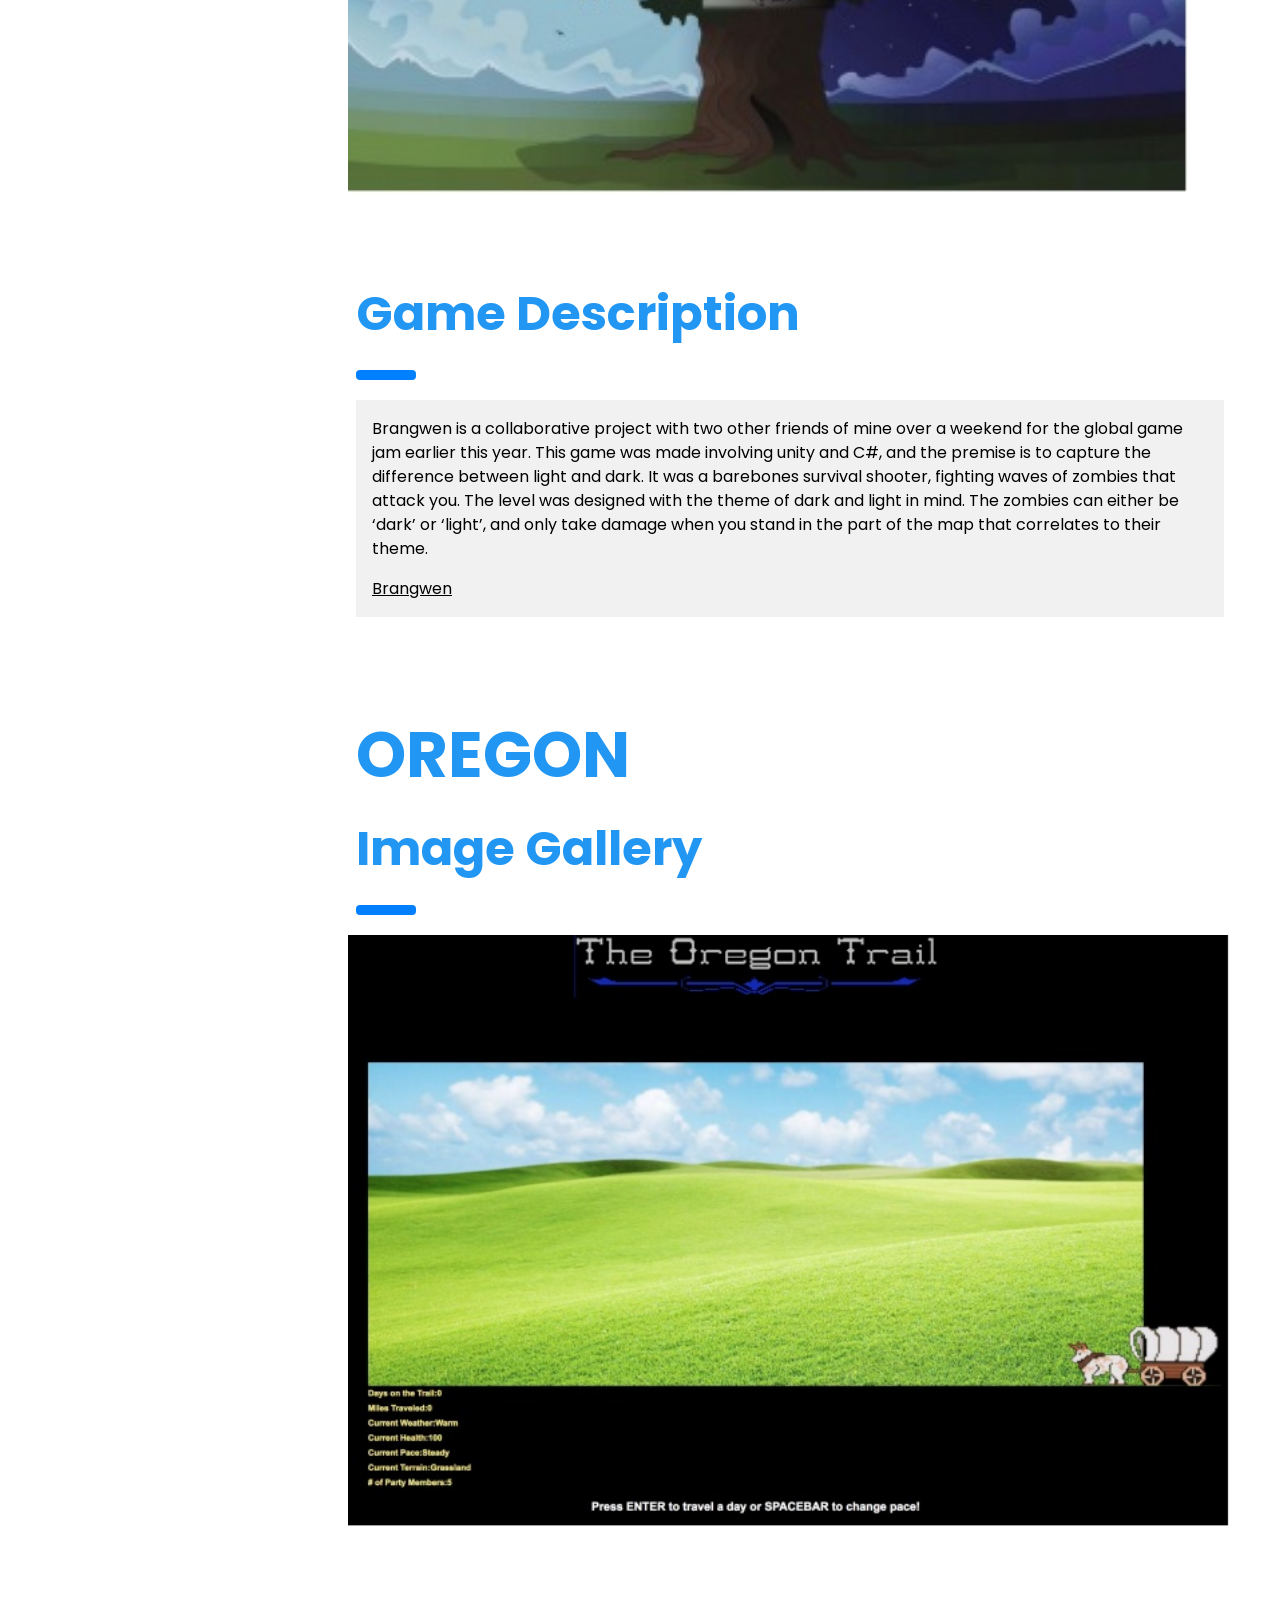
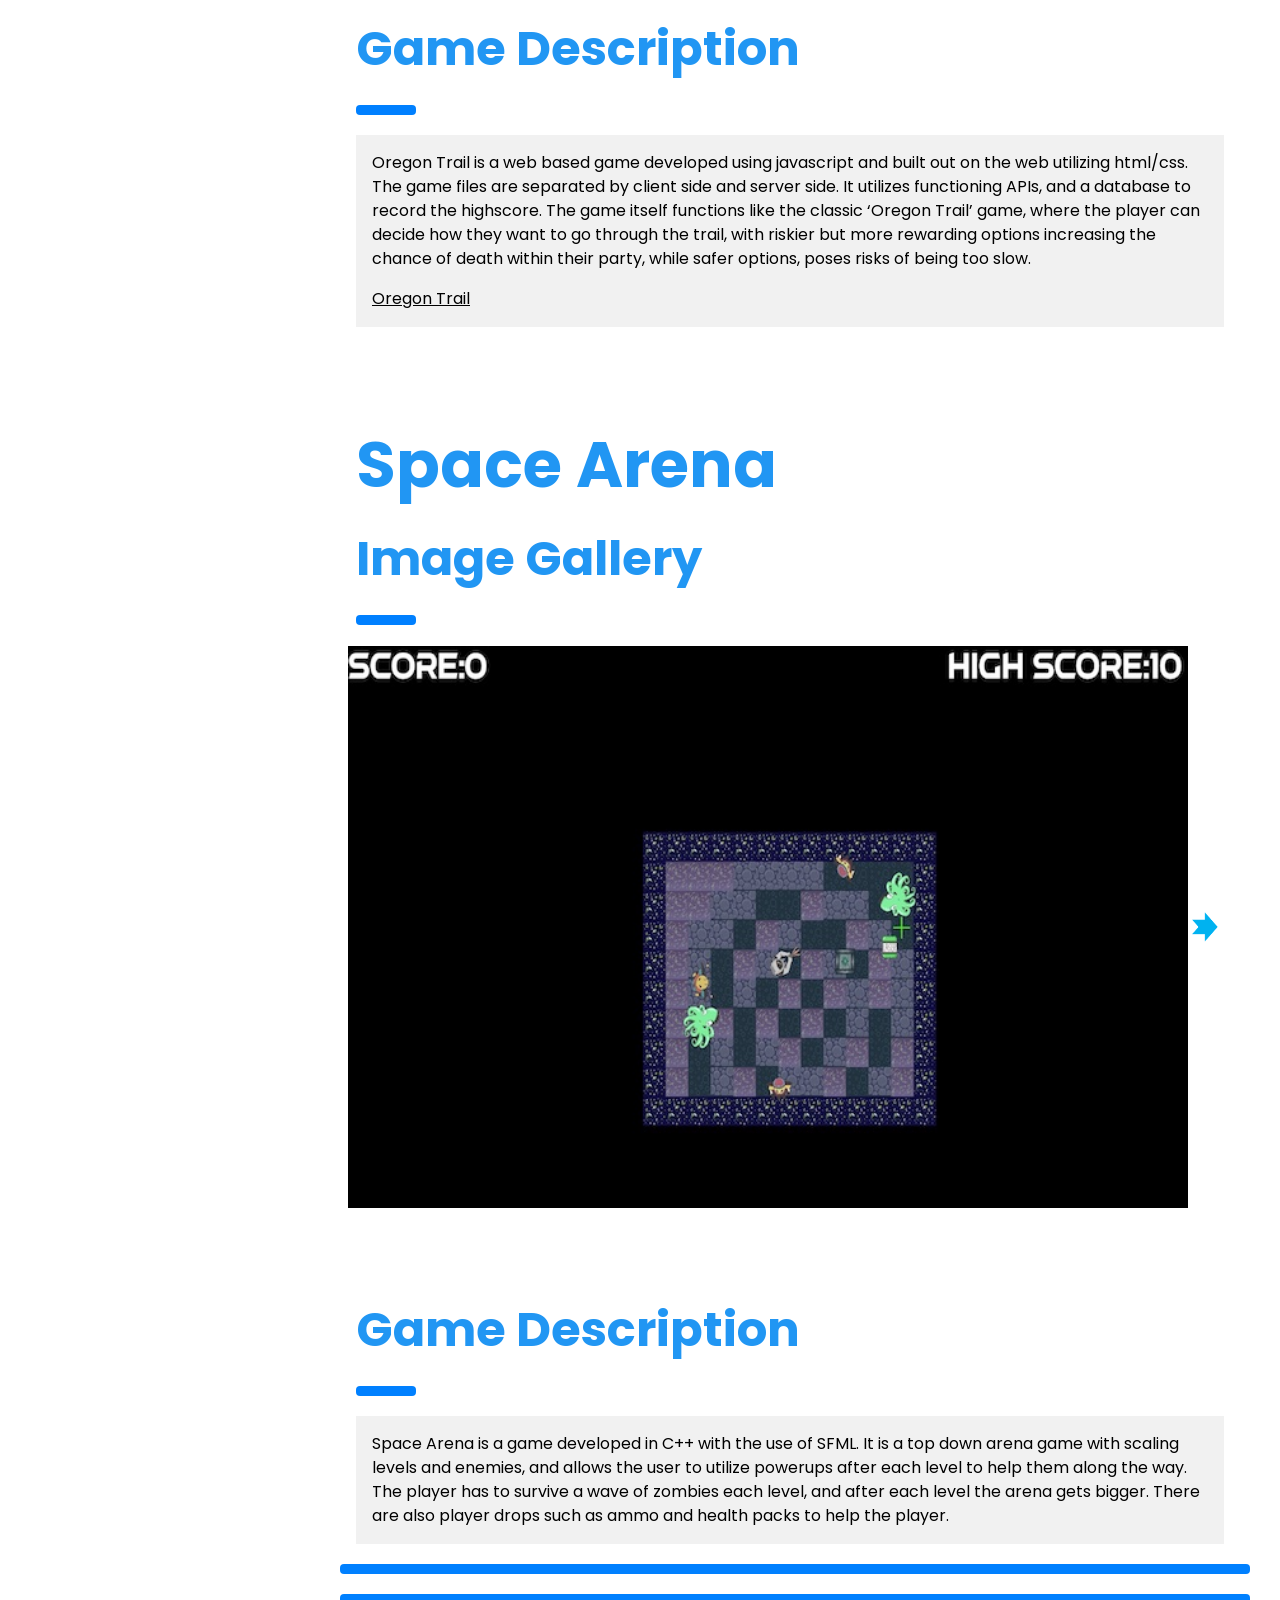
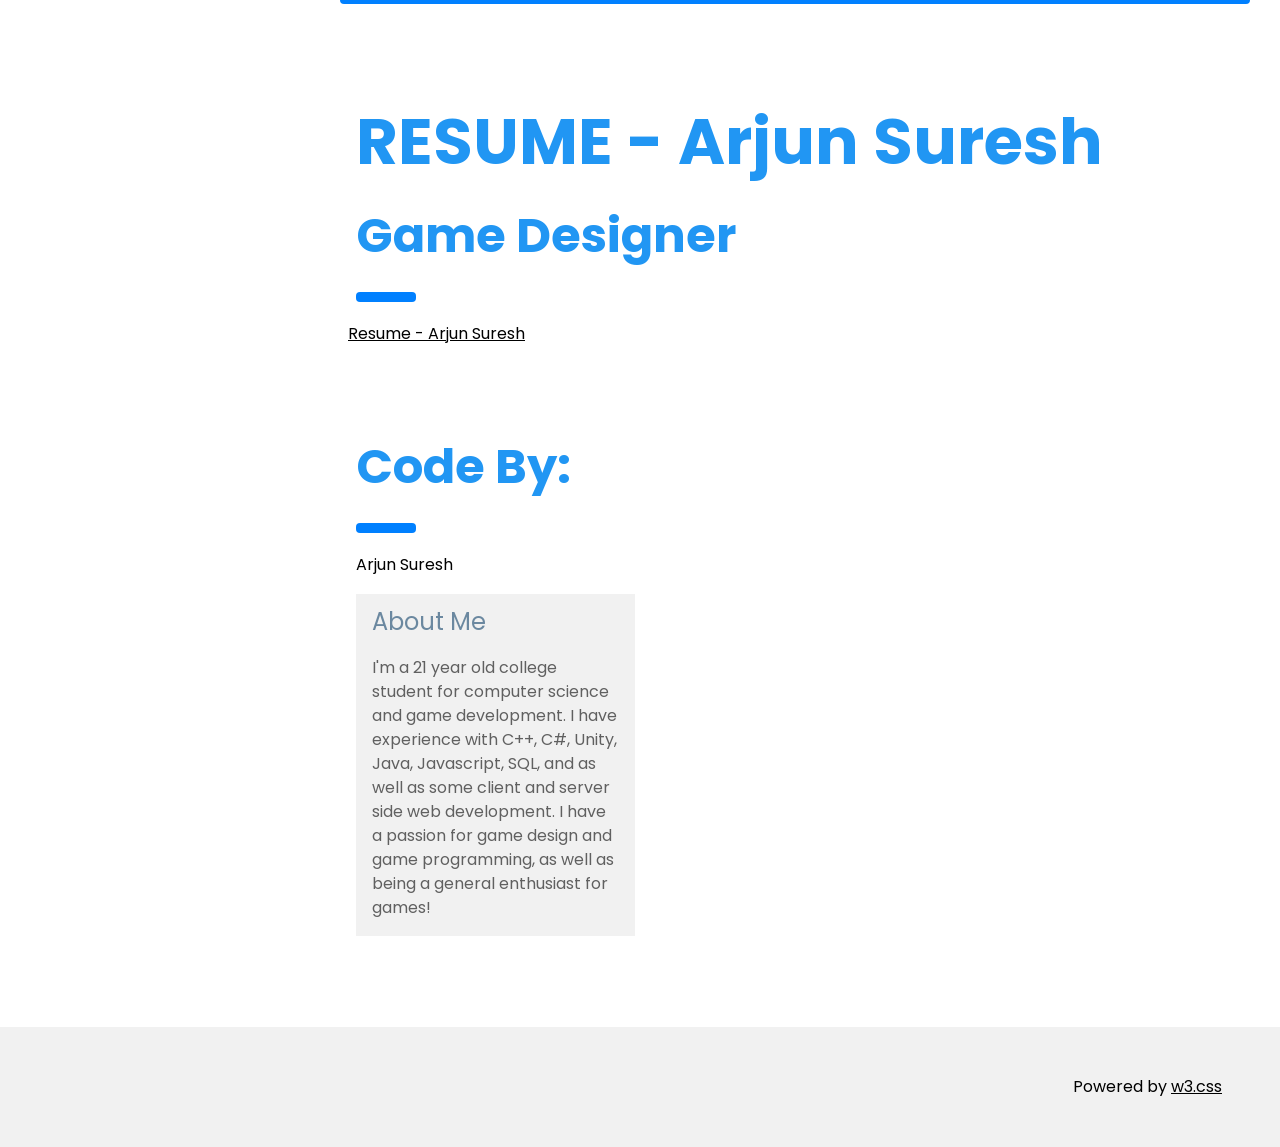
==== commit a90b1bc8: "About me update" ====
--- a/index.html
+++ b/index.html
@@ -1,301 +1,494 @@
 <!DOCTYPE html>
 <html lang="en">
-<head>
-<title>Arjun Suresh Portfolio</title>
-<meta charset="UTF-8">
-<meta name="viewport" content="width=device-width, initial-scale=1">
-<link rel="stylesheet" href="https://www.w3schools.com/w3css/4/w3.css">
-<link rel="stylesheet" href="https://fonts.googleapis.com/css?family=Poppins">
-<style>
-body,h1,h2,h3,h4,h5 {font-family: "Poppins", sans-serif}
-body {font-size:16px;}
-.w3-half img{margin-bottom:-6px;margin-top:16px;opacity:0.8;cursor:pointer}
-.w3-half img:hover{opacity:1}
-</style>
-</head>
-<body>
-
-<!-- Sidebar/menu -->
-<nav class="w3-sidebar w3-blue w3-collapse w3-top w3-large w3-padding" style="z-index:3;width:300px;font-weight:bold;" id="mySidebar"><br>
-  <a href="javascript:void(0)" onclick="w3_close()" class="w3-button w3-hide-large w3-display-topleft" style="width:100%;font-size:22px">Close Menu</a>
-  <div class="w3-container">
-    <h3 class="w3-padding-64"><b>ARJUN<br>SURESH</b></h3>
-  </div>
-  <div class="w3-bar-block">
-    <a href="#home"    onclick="w3_close()" class="w3-bar-item w3-button w3-hover-white">Home</a> 
-    <a href="#brangwen" onclick="w3_close()" class="w3-bar-item w3-button w3-hover-white">Brangwen</a> 
-    <a href="#oregon"  onclick="w3_close()" class="w3-bar-item w3-button w3-hover-white">Oregon Trail</a> 
-    <a href="#spaceA"  onclick="w3_close()" class="w3-bar-item w3-button w3-hover-white">Space Arena</a> 
-    <a href="#resume"  onclick="w3_close()" class="w3-bar-item w3-button w3-hover-white">Resume</a> 
-    <a href="#contact" onclick="w3_close()" class="w3-bar-item w3-button w3-hover-white">Contact</a>
-  </div>
-</nav>
-
-<!-- Top menu on small screens -->
-<header class="w3-container w3-top w3-hide-large w3-red w3-xlarge w3-padding">
-  <a href="javascript:void(0)" class="w3-button w3-red w3-margin-right" onclick="w3_open()">☰</a>
-  <span>Portfolio</span>
-</header>
-
-<!-- Overlay effect when opening sidebar on small screens -->
-<div class="w3-overlay w3-hide-large" onclick="w3_close()" style="cursor:pointer" title="close side menu" id="myOverlay"></div>
-
-<!-- !PAGE CONTENT! -->
-<div class="w3-main" style="margin-left:340px;margin-right:40px">
-
-<!-- Header -->
-<div class="w3-container" style="margin-top:80px" id="showcase">
-  <h1 class="w3-jumbo w3-text-blue"><b><A name="home">PORTFOLIO</A></b></h1>
-  <h1 class="w3-xxxlarge w3-text-blue"><b> Arjun Suresh - game designer</b></h1>
-  <hr style="width:50px;border:5px solid rgb(0, 128, 255)" class="w3-round">
-</div>
-  
- <div class="w3-row-padding">
-  <div class="w3-full">
-    <img id="portfolio" src="img1.jpg" style="width:95%" onclick="onClick(this)" alt="Concrete meets bricks">
-    <img src="Arrow.png" style="width:3%" onclick="loadIm()" alt="Concrete meets bricks">
-  </div>
-</div>
-  <!-- Header -->
-  <div class="w3-container" style="margin-top:80px" id="showcase">
-    <A name="brangwen"><h1 class="w3-jumbo w3-text-blue"><b>BRANGWEN</b></h1></A>
-    <h1 class="w3-xxxlarge w3-text-blue"><b>Image Gallery.</b></h1>
-    <hr style="width:50px;border:5px solid rgb(0, 128, 255)" class="w3-round">
-  </div>
-  
-  <!-- Photo grid (modal) brangwen-->
-  
-  <div class="w3-row-padding">
-    <div class="w3-full">
-      <img  id="brwens" src="brwen1.jpg"  style="width:95%" onclick="onClick(this)" alt="Concrete meets bricks">
-      <img src="Arrow.png" style="width:3%" onclick="loadImbrwen()" alt="Concrete meets bricks">
+  <head>
+    <title>Arjun Suresh Portfolio</title>
+    <meta charset="UTF-8" />
+    <meta name="viewport" content="width=device-width, initial-scale=1" />
+    <link rel="stylesheet" href="https://www.w3schools.com/w3css/4/w3.css" />
+    <link
+      rel="stylesheet"
+      href="https://fonts.googleapis.com/css?family=Poppins"
+    />
+    <style>
+      body,
+      h1,
+      h2,
+      h3,
+      h4,
+      h5 {
+        font-family: "Poppins", sans-serif;
+      }
+      body {
+        font-size: 16px;
+      }
+      .w3-half img {
+        margin-bottom: -6px;
+        margin-top: 16px;
+        opacity: 0.8;
+        cursor: pointer;
+      }
+      .w3-half img:hover {
+        opacity: 1;
+      }
+    </style>
+  </head>
+  <body>
+    <!-- Sidebar/menu -->
+    <nav
+      class="w3-sidebar w3-blue w3-collapse w3-top w3-large w3-padding"
+      style="z-index: 3; width: 300px; font-weight: bold"
+      id="mySidebar"
+    >
+      <br />
+      <a
+        href="javascript:void(0)"
+        onclick="w3_close()"
+        class="w3-button w3-hide-large w3-display-topleft"
+        style="width: 100%; font-size: 22px"
+        >Close Menu</a
+      >
+      <div class="w3-container">
+        <h3 class="w3-padding-64">
+          <b>ARJUN<br />SURESH</b>
+        </h3>
+      </div>
+      <div class="w3-bar-block">
+        <a
+          href="#home"
+          onclick="w3_close()"
+          class="w3-bar-item w3-button w3-hover-white"
+          >Home</a
+        >
+        <a
+          href="#brangwen"
+          onclick="w3_close()"
+          class="w3-bar-item w3-button w3-hover-white"
+          >Brangwen</a
+        >
+        <a
+          href="#oregon"
+          onclick="w3_close()"
+          class="w3-bar-item w3-button w3-hover-white"
+          >Oregon Trail</a
+        >
+        <a
+          href="#spaceA"
+          onclick="w3_close()"
+          class="w3-bar-item w3-button w3-hover-white"
+          >Space Arena</a
+        >
+        <a
+          href="#resume"
+          onclick="w3_close()"
+          class="w3-bar-item w3-button w3-hover-white"
+          >Resume</a
+        >
+        <a
+          href="#contact"
+          onclick="w3_close()"
+          class="w3-bar-item w3-button w3-hover-white"
+          >Contact</a
+        >
+      </div>
+    </nav>
+
+    <!-- Top menu on small screens -->
+    <header
+      class="w3-container w3-top w3-hide-large w3-red w3-xlarge w3-padding"
+    >
+      <a
+        href="javascript:void(0)"
+        class="w3-button w3-red w3-margin-right"
+        onclick="w3_open()"
+        >☰</a
+      >
+      <span>Portfolio</span>
+    </header>
+
+    <!-- Overlay effect when opening sidebar on small screens -->
+    <div
+      class="w3-overlay w3-hide-large"
+      onclick="w3_close()"
+      style="cursor: pointer"
+      title="close side menu"
+      id="myOverlay"
+    ></div>
+
+    <!-- !PAGE CONTENT! -->
+    <div class="w3-main" style="margin-left: 340px; margin-right: 40px">
+      <!-- Header -->
+      <div class="w3-container" style="margin-top: 80px" id="showcase">
+        <h1 class="w3-jumbo w3-text-blue">
+          <b><a name="home">PORTFOLIO</a></b>
+        </h1>
+        <h1 class="w3-xxxlarge w3-text-blue">
+          <b> Arjun Suresh - game designer</b>
+        </h1>
+        <hr
+          style="width: 50px; border: 5px solid rgb(0, 128, 255)"
+          class="w3-round"
+        />
+      </div>
+
+      <div class="w3-row-padding">
+        <div class="w3-full">
+          <img
+            id="portfolio"
+            src="img1.jpg"
+            style="width: 95%"
+            onclick="onClick(this)"
+            alt="Concrete meets bricks"
+          />
+          <img
+            src="Arrow.png"
+            style="width: 3%"
+            onclick="loadIm()"
+            alt="Concrete meets bricks"
+          />
+        </div>
+      </div>
+      <!-- Header -->
+      <div class="w3-container" style="margin-top: 80px" id="showcase">
+        <a name="brangwen"
+          ><h1 class="w3-jumbo w3-text-blue"><b>BRANGWEN</b></h1></a
+        >
+        <h1 class="w3-xxxlarge w3-text-blue"><b>Image Gallery.</b></h1>
+        <hr
+          style="width: 50px; border: 5px solid rgb(0, 128, 255)"
+          class="w3-round"
+        />
+      </div>
+
+      <!-- Photo grid (modal) brangwen-->
+
+      <div class="w3-row-padding">
+        <div class="w3-full">
+          <img
+            id="brwens"
+            src="brwen1.jpg"
+            style="width: 95%"
+            onclick="onClick(this)"
+            alt="Concrete meets bricks"
+          />
+          <img
+            src="Arrow.png"
+            style="width: 3%"
+            onclick="loadImbrwen()"
+            alt="Concrete meets bricks"
+          />
+        </div>
+      </div>
+
+      <!-- Modal for full size images on click-->
+      <div
+        id="modal01"
+        class="w3-modal w3-black"
+        style="padding-top: 0"
+        onclick="this.style.display='none'"
+      >
+        <span class="w3-button w3-black w3-xxlarge w3-display-topright">×</span>
+        <div
+          class="w3-modal-content w3-animate-zoom w3-center w3-transparent w3-padding-64"
+        >
+          <img id="img01" class="w3-image" />
+          <p id="caption"></p>
+        </div>
+      </div>
+      <!-- Game Desc Brangwen -->
+      <div class="w3-container" id="branwengs" style="margin-top: 75px">
+        <h1 class="w3-xxxlarge w3-text-blue"><b>Game Description</b></h1>
+        <hr
+          style="width: 50px; border: 5px solid rgb(0, 128, 255)"
+          class="w3-round"
+        />
+        <div class="w3-light-grey">
+          <div class="w3-container">
+            <p>
+              Brangwen is a collaborative project with two other friends of mine
+              over a weekend for the global game jam earlier this year. This
+              game was made involving unity and C#, and the premise is to
+              capture the difference between light and dark. It was a barebones
+              survival shooter, fighting waves of zombies that attack you. The
+              level was designed with the theme of dark and light in mind. The
+              zombies can either be ‘dark’ or ‘light’, and only take damage when
+              you stand in the part of the map that correlates to their theme.
+            </p>
+            <p>
+              <a href="https://globalgamejam.org/2022/games/brangwen-0"
+                >Brangwen</a
+              >
+            </p>
+          </div>
+        </div>
+      </div>
+      <!-- End of Section Brangwen -->
+      <!-- Begin Section Oregon -->
+      <!-- Header -->
+      <div class="w3-container" style="margin-top: 80px" id="showcase">
+        <a name="oregon">
+          <h1 class="w3-jumbo w3-text-blue"><b>OREGON</b></h1></a
+        >
+        <h1 class="w3-xxxlarge w3-text-blue"><b>Image Gallery</b></h1>
+        <hr
+          style="width: 50px; border: 5px solid rgb(0, 128, 255)"
+          class="w3-round"
+        />
+      </div>
+      <!-- Photo grid (modal) oregon-->
+
+      <div class="w3-row-padding">
+        <div class="w3-full">
+          <img
+            src="Oregon1.jpg"
+            style="width: 100%"
+            onclick="onClick(this)"
+            alt="Oregon_Desc"
+          />
+        </div>
+      </div>
+
+      <!-- Game Desc Oregon -->
+      <div class="w3-container" id="oregongs" style="margin-top: 75px">
+        <h1 class="w3-xxxlarge w3-text-blue"><b>Game Description</b></h1>
+        <hr
+          style="width: 50px; border: 5px solid rgb(0, 128, 255)"
+          class="w3-round"
+        />
+        <div class="w3-light-grey">
+          <div class="w3-container">
+            <p>
+              Oregon Trail is a web based game developed using javascript and
+              built out on the web utilizing html/css. The game files are
+              separated by client side and server side. It utilizes functioning
+              APIs, and a database to record the highscore. The game itself
+              functions like the classic ‘Oregon Trail’ game, where the player
+              can decide how they want to go through the trail, with riskier but
+              more rewarding options increasing the chance of death within their
+              party, while safer options, poses risks of being too slow.
+            </p>
+            <p>
+              <a href="https://github.com/AJ-18/asuresh-project"
+                >Oregon Trail</a
+              >
+            </p>
+          </div>
+        </div>
+      </div>
+
+      <!-- END of Section Oregon-->
+      <!-- Begin Section Space Arena -->
+      <!-- Header -->
+      <a name="spaceA"></a>
+      <div class="w3-container" style="margin-top: 80px" id="showcase">
+        <h1 class="w3-jumbo w3-text-blue"><b>Space Arena</b></h1>
+        <h1 class="w3-xxxlarge w3-text-blue"><b>Image Gallery</b></h1>
+        <hr
+          style="width: 50px; border: 5px solid rgb(0, 128, 255)"
+          class="w3-round"
+        />
+      </div>
+      <!-- Photo grid (modal) Space-->
+
+      <div class="w3-row-padding">
+        <div class="w3-full">
+          <img
+            id="spaceA"
+            src="SpaceA1.jpg"
+            style="width: 95%"
+            onclick="onClick(this)"
+            alt="SpaceA_Desc"
+          />
+          <img
+            src="Arrow.png"
+            style="width: 3%"
+            onclick="loadSpace()"
+            alt="SpaceA"
+          />
+        </div>
+      </div>
+
+      <!-- Game Desc space-->
+      <div class="w3-container" id="meteorgs" style="margin-top: 75px">
+        <h1 class="w3-xxxlarge w3-text-blue"><b>Game Description</b></h1>
+        <hr
+          style="width: 50px; border: 5px solid rgb(0, 128, 255)"
+          class="w3-round"
+        />
+        <div class="w3-light-grey">
+          <div class="w3-container">
+            <p>
+              Space Arena is a game developed in C++ with the use of SFML. It is
+              a top down arena game with scaling levels and enemies, and allows
+              the user to utilize powerups after each level to help them along
+              the way. The player has to survive a wave of zombies each level,
+              and after each level the arena gets bigger. There are also player
+              drops such as ammo and health packs to help the player.
+            </p>
+          </div>
+        </div>
+      </div>
+      <hr
+        style="width: 100%; border: 5px solid rgb(0, 128, 255)"
+        class="w3-round"
+      />
+      <hr
+        style="width: 100%; border: 5px solid rgb(0, 128, 255)"
+        class="w3-round"
+      />
+      <!-- Begin Section Resume -->
+      <!-- Header -->
+      <div class="w3-container" style="margin-top: 80px" id="showcase">
+        <a name="resume">
+          <h1 class="w3-jumbo w3-text-blue"><b>RESUME - Arjun Suresh</b></h1></a
+        >
+        <h1 class="w3-xxxlarge w3-text-blue"><b>Game Designer</b></h1>
+        <hr
+          style="width: 50px; border: 5px solid rgb(0, 128, 255)"
+          class="w3-round"
+        />
+      </div>
+      <!-- Photo grid (modal) resume-->
+
+      <div class="w3-row-padding">
+        <div class="w3-full">
+          <a href="AJ_Resume.pdf" target="_blank">Resume - Arjun Suresh</a>
+
+          <!--    <img id="portfolio" src="AJ_Resume.jpg" style="width:95%" onclick="onClick(this)" alt="Concrete meets bricks"> -->
+        </div>
+      </div>
+
+      <!-- END of Section Resume-->
+      <!-- END of Section -->
+      <!-- Begin Common Section -->
+      <!-- Code By -->
+      <div class="w3-container" id="designers" style="margin-top: 75px">
+        <h1 class="w3-xxxlarge w3-text-blue"><b>Code By:</b></h1>
+        <hr
+          style="width: 50px; border: 5px solid rgb(0, 128, 255)"
+          class="w3-round"
+        />
+        <p>Arjun Suresh</p>
+        <p></p>
+        <p><b></b></p>
+      </div>
+
+      <!-- About Me -->
+      <a name="contact"></a>
+      <div class="w3-row-padding w3-grayscale">
+        <div class="w3-col m4 w3-margin-bottom">
+          <div class="w3-light-grey">
+            <div class="w3-container">
+              <h3 class="w3-text-blue">About Me</h3>
+              <p class="w3-opacity">
+                I'm a 21 year old college student for computer science and game
+                development. I have experience with C++, C#, Unity, Java,
+                Javascript, SQL, and as well as some client and server side web
+                development. I have a passion for game design and game
+                programming, as well as being a general enthusiast for games!
+              </p>
+              <p></p>
+            </div>
+          </div>
+        </div>
+      </div>
     </div>
-  </div>
-
-  <!-- Modal for full size images on click-->
-  <div id="modal01" class="w3-modal w3-black" style="padding-top:0" onclick="this.style.display='none'">
-    <span class="w3-button w3-black w3-xxlarge w3-display-topright">×</span>
-    <div class="w3-modal-content w3-animate-zoom w3-center w3-transparent w3-padding-64">
-      <img id="img01" class="w3-image">
-      <p id="caption"></p>
+    <a name="EOF"></a>
+    <!-- W3.CSS Container -->
+    <div
+      class="w3-light-grey w3-container w3-padding-32"
+      style="margin-top: 75px; padding-right: 58px"
+    >
+      <p class="w3-right">
+        Powered by
+        <a
+          href="https://www.w3schools.com/w3css/default.asp"
+          title="W3.CSS"
+          target="_blank"
+          class="w3-hover-opacity"
+          >w3.css</a
+        >
+      </p>
     </div>
-  </div>
-  <!-- Game Desc Brangwen -->
-  <div class="w3-container" id="branwengs" style="margin-top:75px">
-    <h1 class="w3-xxxlarge w3-text-blue"><b>Game Description</b></h1>
-    <hr style="width:50px;border:5px solid rgb(0, 128, 255)" class="w3-round">
-    <div class="w3-light-grey">
-      <div class="w3-container">
-        <p>Brangwen is a collaborative project with two other friends of mine over a weekend for the global game jam earlier this year. This game was made involving unity and C#, and the premise is to capture the difference between light and dark. It was a barebones survival shooter, fighting waves of zombies that attack you. The level was designed with the theme of dark and light in mind. The zombies can either be ‘dark’ or ‘light’, and only take damage when you stand in the part of the map that correlates to their theme.
-</p><p>
-          <a href="https://globalgamejam.org/2022/games/brangwen-0">Brangwen</a>
-          </p>
-      </div>
-    </div>
-  </div>
-  <!-- End of Section Brangwen -->
-  <!-- Begin Section Oregon -->
-  <!-- Header -->
-  <div class="w3-container" style="margin-top:80px" id="showcase">
-    <A name="oregon">
-    <h1 class="w3-jumbo w3-text-blue"><b>OREGON</b></h1></A>
-    <h1 class="w3-xxxlarge w3-text-blue"><b>Image Gallery</b></h1>
-    <hr style="width:50px;border:5px solid rgb(0, 128, 255)" class="w3-round">
-  </div>
-  <!-- Photo grid (modal) oregon-->
-  
-  <div class="w3-row-padding">
-    <div class="w3-full">
-       <img src="Oregon1.jpg" style="width:100%" onclick="onClick(this)" alt="Oregon_Desc">
-      </div>
-  </div>
-  
-
-  <!-- Game Desc Oregon -->
-  <div class="w3-container" id="oregongs" style="margin-top:75px">
-    <h1 class="w3-xxxlarge w3-text-blue"><b>Game Description</b></h1>
-    <hr style="width:50px;border:5px solid rgb(0, 128, 255)" class="w3-round">
-    <div class="w3-light-grey">
-      <div class="w3-container">
-        <p>Oregon Trail is a web based game developed using javascript and built out on the web utilizing
-           html/css. The game files are separated by client side and server side. 
-           It utilizes functioning APIs, and a database to record the highscore. 
-           The game itself functions like the classic ‘Oregon Trail’ game, where the player can decide how 
-           they want to go through the trail, with riskier but more rewarding options increasing the chance
-            of death within their party, while safer options, poses risks of being too slow. 
-</p><p>
-         <a href="https://github.com/AJ-18/asuresh-project">Oregon Trail</a>
-          </p>
-      </div>
-    </div>
-  </div>
-  
-  <!-- END of Section Oregon-->
-  <!-- Begin Section Space Arena -->
-  <!-- Header -->
-  <A name="spaceA"></A>
-  <div class="w3-container" style="margin-top:80px" id="showcase">
-    <h1 class="w3-jumbo w3-text-blue"><b>Space Arena</b></h1>
-    <h1 class="w3-xxxlarge w3-text-blue"><b>Image Gallery</b></h1>
-    <hr style="width:50px;border:5px solid rgb(0, 128, 255)" class="w3-round">
-  </div>
-  <!-- Photo grid (modal) Space-->
-  
-  <div class="w3-row-padding">
-    <div class="w3-full">
-      <img id="spaceA" src="SpaceA1.jpg" style="width:95%" onclick="onClick(this)" alt="SpaceA_Desc">
-      <img src="Arrow.png" style="width:3%" onclick="loadSpace()" alt="SpaceA">
-    </div>
-  </div>
-
-  <!-- Game Desc space-->
-  <div class="w3-container" id="meteorgs" style="margin-top:75px">
-    <h1 class="w3-xxxlarge w3-text-blue"><b>Game Description</b></h1>
-    <hr style="width:50px;border:5px solid rgb(0, 128, 255)" class="w3-round">
-    <div class="w3-light-grey">
-      <div class="w3-container">
-    <p>
-      Space Arena is a game developed in C++ with the use of SFML. 
-      It is a top down arena game with scaling levels and enemies, and allows the user to utilize powerups after each level to help them along the way. 
-      The player has to survive a wave of zombies each level, and after each level the arena gets bigger. 
-      There are also player drops such as ammo and health packs to help the player.  
-    </p>
-    </div>
-  </div>
-  </div>
-  <hr style="width:100%;border:5px solid rgb(0, 128, 255)" class="w3-round">
-  <hr style="width:100%;border:5px solid rgb(0, 128, 255)" class="w3-round">
-  <!-- Begin Section Resume -->
-  <!-- Header -->
-  <div class="w3-container" style="margin-top:80px" id="showcase">
-    <A name="resume">
-    <h1 class="w3-jumbo w3-text-blue"><b>RESUME - Arjun Suresh</b></h1></A>
-    <h1 class="w3-xxxlarge w3-text-blue"><b>Game Designer</b></h1>
-    <hr style="width:50px;border:5px solid rgb(0, 128, 255)" class="w3-round">
-  </div>
-  <!-- Photo grid (modal) resume-->
-  
-  <div class="w3-row-padding">
-    <div class="w3-full">
-      <a href="AJ_Resume.pdf" target="_blank">Resume - Arjun Suresh</a>
-
- <!--    <img id="portfolio" src="AJ_Resume.jpg" style="width:95%" onclick="onClick(this)" alt="Concrete meets bricks"> --> 
-    </div>
-  </div>
-
-  <!-- END of Section Resume-->
-  <!-- END of Section -->
-  <!-- Begin Common Section -->
-  <!-- Code By -->
-  <div class="w3-container" id="designers" style="margin-top:75px">
-    <h1 class="w3-xxxlarge w3-text-blue"><b>Code By:</b></h1>
-    <hr style="width:50px;border:5px solid rgb(0, 128, 255)" class="w3-round">
-    <p>Arjun Suresh</p>
-    <p>
-    </p>
-    <p><b></b></p>
-  </div>
-
-  <!-- About Me -->
-  <A name="contact"></A>
-  <div class="w3-row-padding w3-grayscale">
-    <div class="w3-col m4 w3-margin-bottom">
-      <div class="w3-light-grey">
-        <div class="w3-container">
-          <h3 class="w3-text-blue">About Me</h3>
-          <p class="w3-opacity">About Me</p>
-          <p></p>
-      </div>
-    </div>
-  </div>
-  </div>
-</div>
-<A name="EOF"></A>
-<!-- W3.CSS Container -->
-<div class="w3-light-grey w3-container w3-padding-32" style="margin-top:75px;padding-right:58px"><p class="w3-right">Powered by <a href="https://www.w3schools.com/w3css/default.asp" title="W3.CSS" target="_blank" class="w3-hover-opacity">w3.css</a></p></div>
-
-<script>
-// Script to open and close sidebar
-function w3_open() {
-  document.getElementById("mySidebar").style.display = "block";
-  document.getElementById("myOverlay").style.display = "block";
-}
- 
-function w3_close() {
-  document.getElementById("mySidebar").style.display = "none";
-  document.getElementById("myOverlay").style.display = "none";
-}
-
-// Modal Image Gallery
-function onClick(element) {
-  document.getElementById("img01").src = element.src;
-  document.getElementById("modal01").style.display = "block";
-  var captionText = document.getElementById("caption");
-  captionText.innerHTML = element.alt;
-}
-function loadIm() {
-  var divPortfolio = document.getElementById("portfolio");
-  var portAtr = divPortfolio.getAttribute("src");
-  var portAtrS = "";
-  var atrArr = portAtr.split(/\./);
-  //alert(atrArr[0]);
-
-  var i = atrArr[0].charAt(3)
-  if(i<3) {
-    i++;
-    portAtrS = "img"+i+".jpg";
-    divPortfolio.setAttribute("src", portAtrS);
-    //alert(divPortfolio.getAttribute("src"));
-  } else if(i == 3){
-    i = 1;
-    portAtrS = "img"+i+".jpg";
-    divPortfolio.setAttribute("src", portAtrS);
-    //alert(divPortfolio.getAttribute("src"));
-  }
-
-}
-function loadImbrwen() {
-  var divPortfolio = document.getElementById("brwens");
-  var portAtr = divPortfolio.getAttribute("src");
-  var portAtrS = "";
-  var atrArr = portAtr.split(/\./);
-  //alert(atrArr[0]);
-
-  var i = atrArr[0].charAt(5);
-  if(i<2) {
-    i++;
-    portAtrS = "brwen"+i+".jpg";
-    divPortfolio.setAttribute("src", portAtrS);
-    //alert(divPortfolio.getAttribute("src"));
-  } else if(i == 2){
-    i = 1;
-    portAtrS = "brwen"+i+".jpg";
-    divPortfolio.setAttribute("src", portAtrS);
-    //alert(divPortfolio.getAttribute("src"));
-  }
-}
-  function loadSpace() {
-  var divPortfolio = document.getElementById("spaceA");
-  var portAtr = divPortfolio.getAttribute("src");
-  var portAtrS = "";
-  var atrArr = portAtr.split(/\./);
-  //alert(atrArr[0]);
-
-  var i = atrArr[0].charAt(6);
-  if(i<2) {
-    i++;
-    portAtrS = "SpaceA"+i+".jpg";
-    divPortfolio.setAttribute("src", portAtrS);
-    //alert(divPortfolio.getAttribute("src"));
-  } else if(i == 2){
-    i = 1;
-    portAtrS = "SpaceA"+i+".jpg";
-    divPortfolio.setAttribute("src", portAtrS);
-    //alert(divPortfolio.getAttribute("src"));
-  }
-
-}
-</script>
-
-</body>
-</html>+
+    <script>
+      // Script to open and close sidebar
+      function w3_open() {
+        document.getElementById("mySidebar").style.display = "block";
+        document.getElementById("myOverlay").style.display = "block";
+      }
+
+      function w3_close() {
+        document.getElementById("mySidebar").style.display = "none";
+        document.getElementById("myOverlay").style.display = "none";
+      }
+
+      // Modal Image Gallery
+      function onClick(element) {
+        document.getElementById("img01").src = element.src;
+        document.getElementById("modal01").style.display = "block";
+        var captionText = document.getElementById("caption");
+        captionText.innerHTML = element.alt;
+      }
+      function loadIm() {
+        var divPortfolio = document.getElementById("portfolio");
+        var portAtr = divPortfolio.getAttribute("src");
+        var portAtrS = "";
+        var atrArr = portAtr.split(/\./);
+        //alert(atrArr[0]);
+
+        var i = atrArr[0].charAt(3);
+        if (i < 3) {
+          i++;
+          portAtrS = "img" + i + ".jpg";
+          divPortfolio.setAttribute("src", portAtrS);
+          //alert(divPortfolio.getAttribute("src"));
+        } else if (i == 3) {
+          i = 1;
+          portAtrS = "img" + i + ".jpg";
+          divPortfolio.setAttribute("src", portAtrS);
+          //alert(divPortfolio.getAttribute("src"));
+        }
+      }
+      function loadImbrwen() {
+        var divPortfolio = document.getElementById("brwens");
+        var portAtr = divPortfolio.getAttribute("src");
+        var portAtrS = "";
+        var atrArr = portAtr.split(/\./);
+        //alert(atrArr[0]);
+
+        var i = atrArr[0].charAt(5);
+        if (i < 2) {
+          i++;
+          portAtrS = "brwen" + i + ".jpg";
+          divPortfolio.setAttribute("src", portAtrS);
+          //alert(divPortfolio.getAttribute("src"));
+        } else if (i == 2) {
+          i = 1;
+          portAtrS = "brwen" + i + ".jpg";
+          divPortfolio.setAttribute("src", portAtrS);
+          //alert(divPortfolio.getAttribute("src"));
+        }
+      }
+      function loadSpace() {
+        var divPortfolio = document.getElementById("spaceA");
+        var portAtr = divPortfolio.getAttribute("src");
+        var portAtrS = "";
+        var atrArr = portAtr.split(/\./);
+        //alert(atrArr[0]);
+
+        var i = atrArr[0].charAt(6);
+        if (i < 2) {
+          i++;
+          portAtrS = "SpaceA" + i + ".jpg";
+          divPortfolio.setAttribute("src", portAtrS);
+          //alert(divPortfolio.getAttribute("src"));
+        } else if (i == 2) {
+          i = 1;
+          portAtrS = "SpaceA" + i + ".jpg";
+          divPortfolio.setAttribute("src", portAtrS);
+          //alert(divPortfolio.getAttribute("src"));
+        }
+      }
+    </script>
+  </body>
+</html>
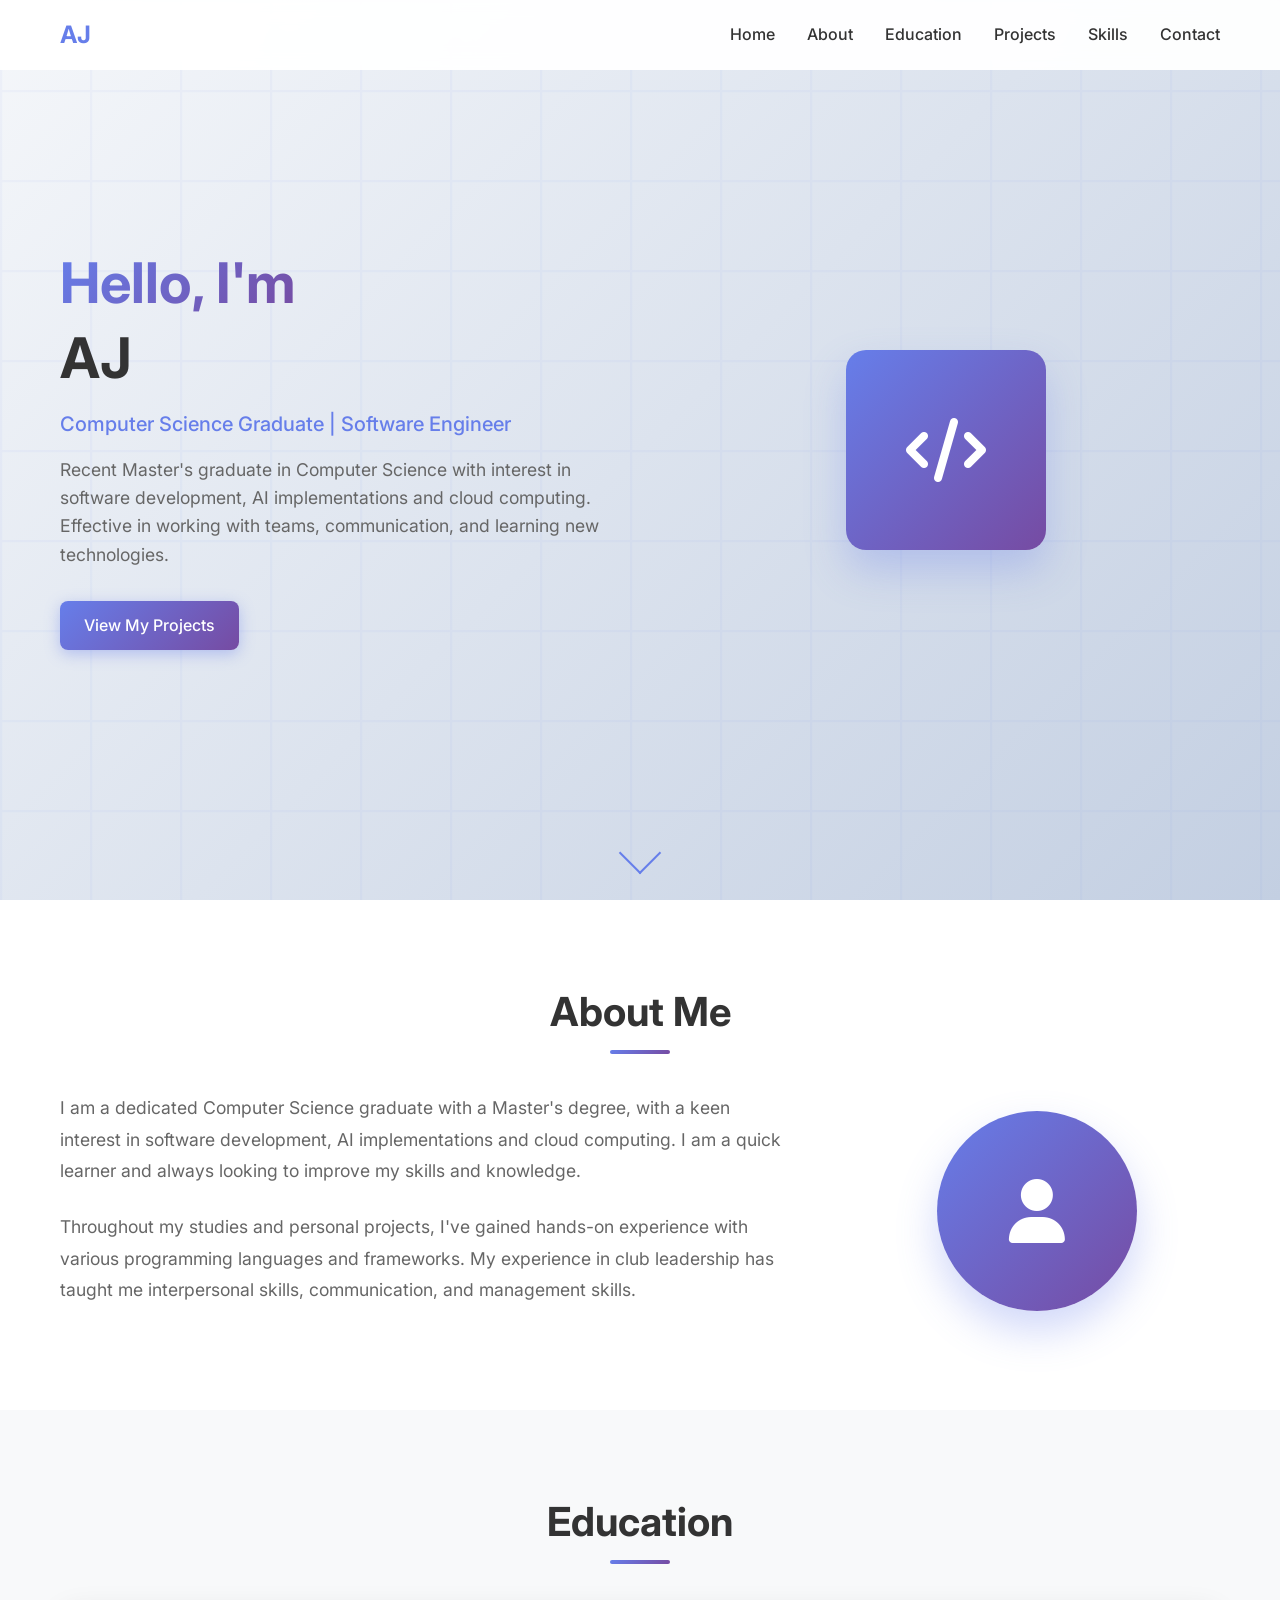
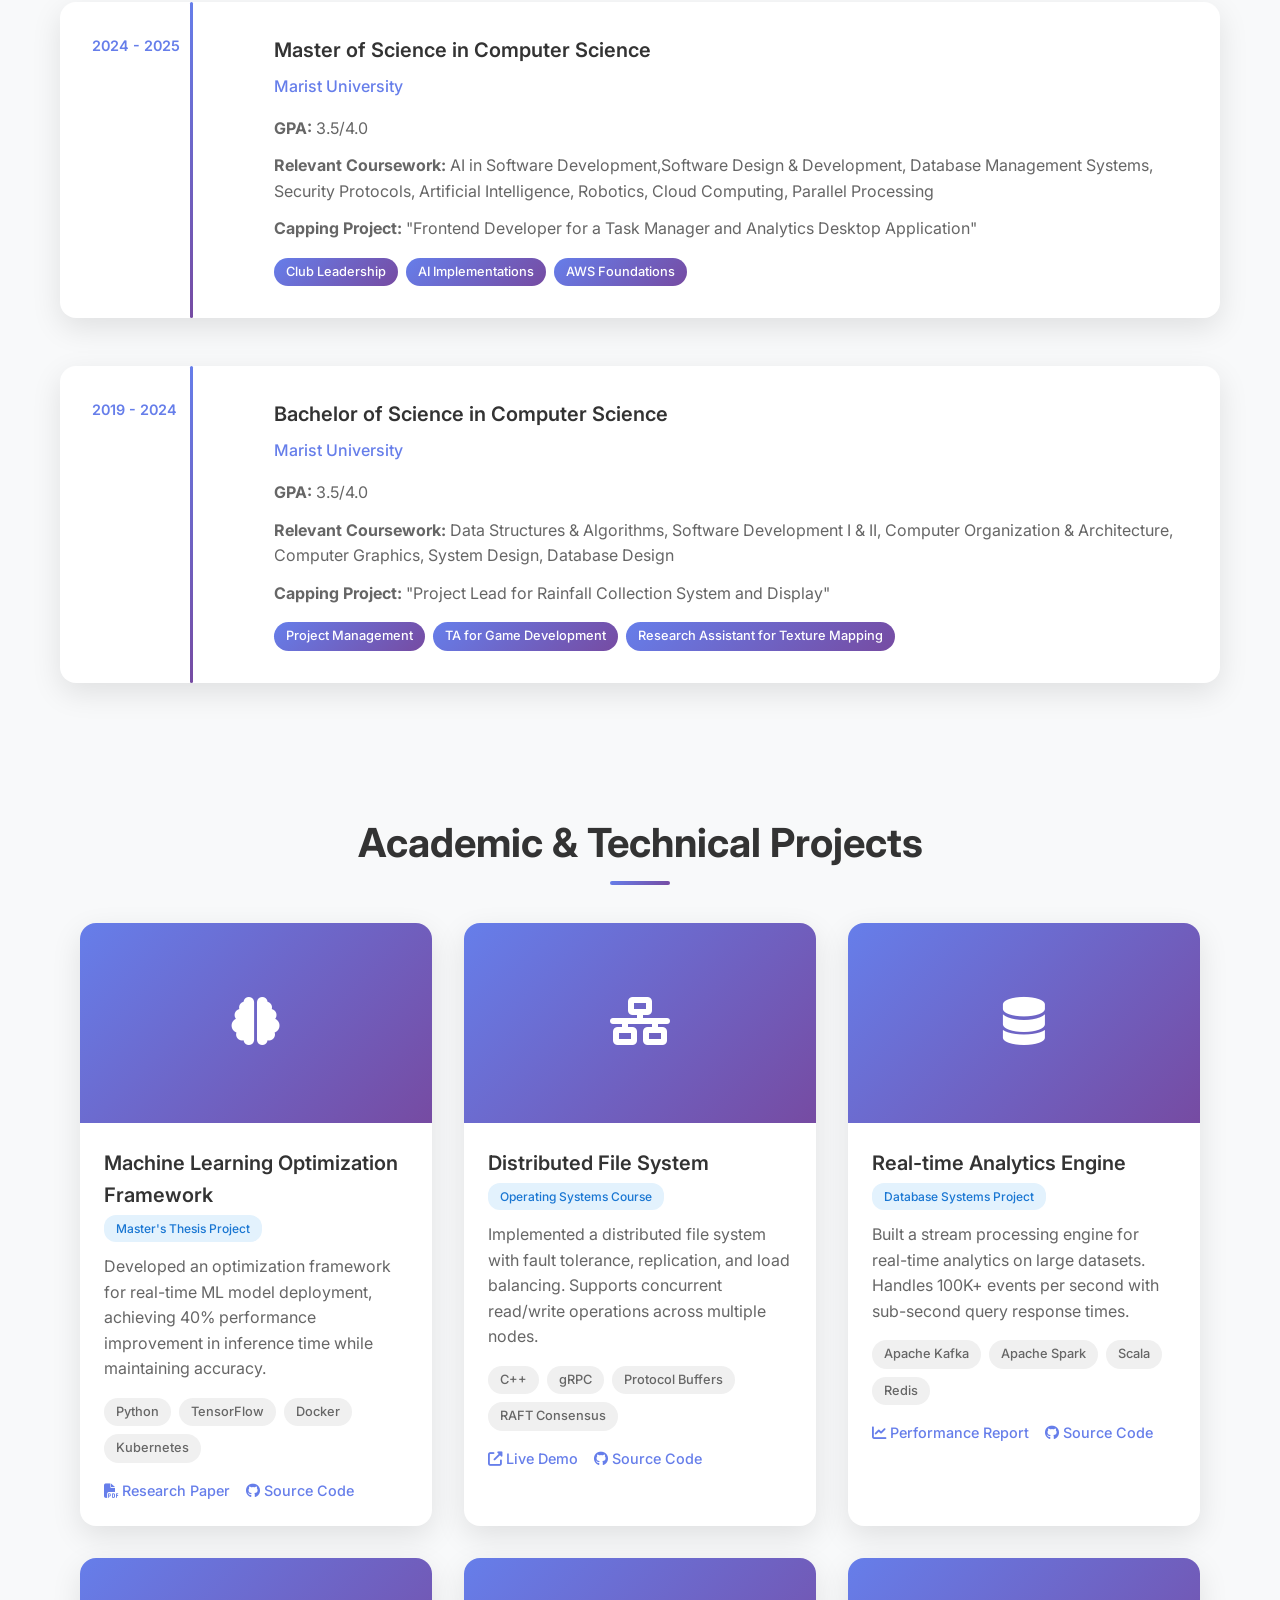
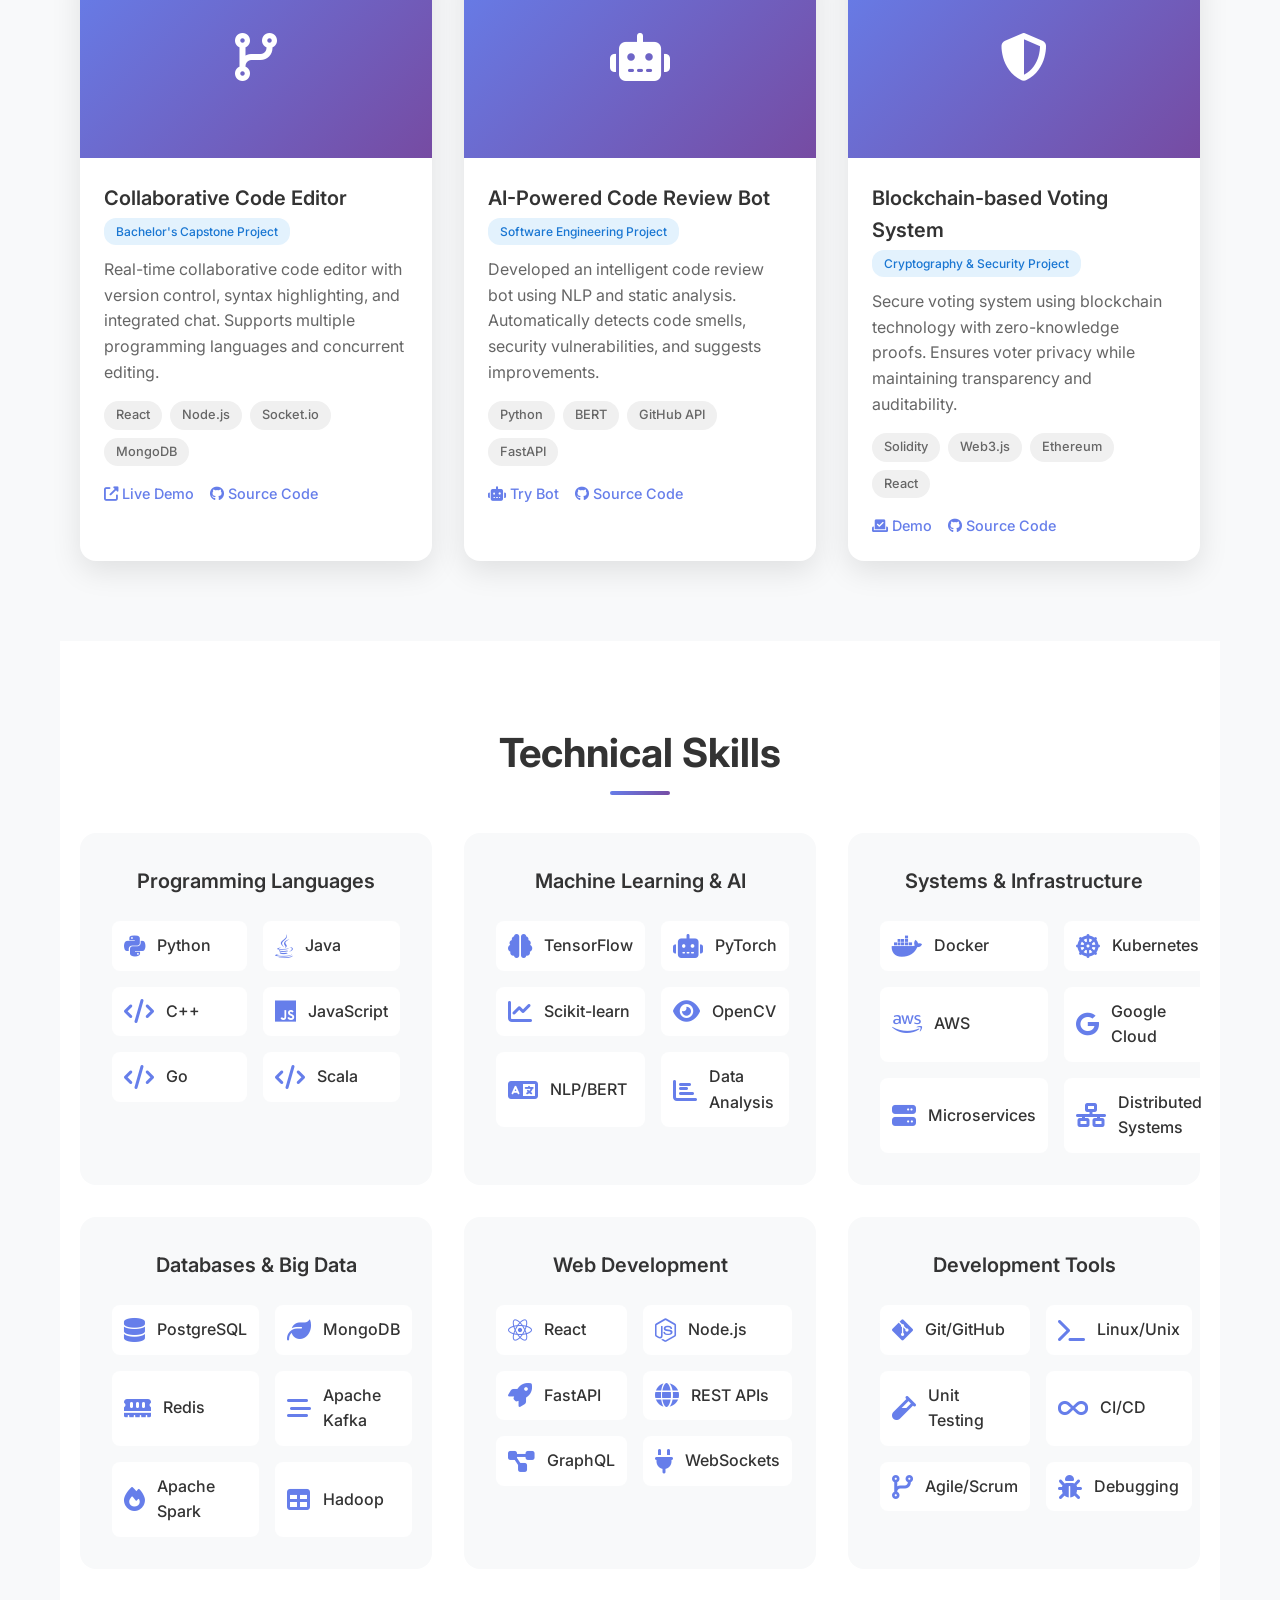
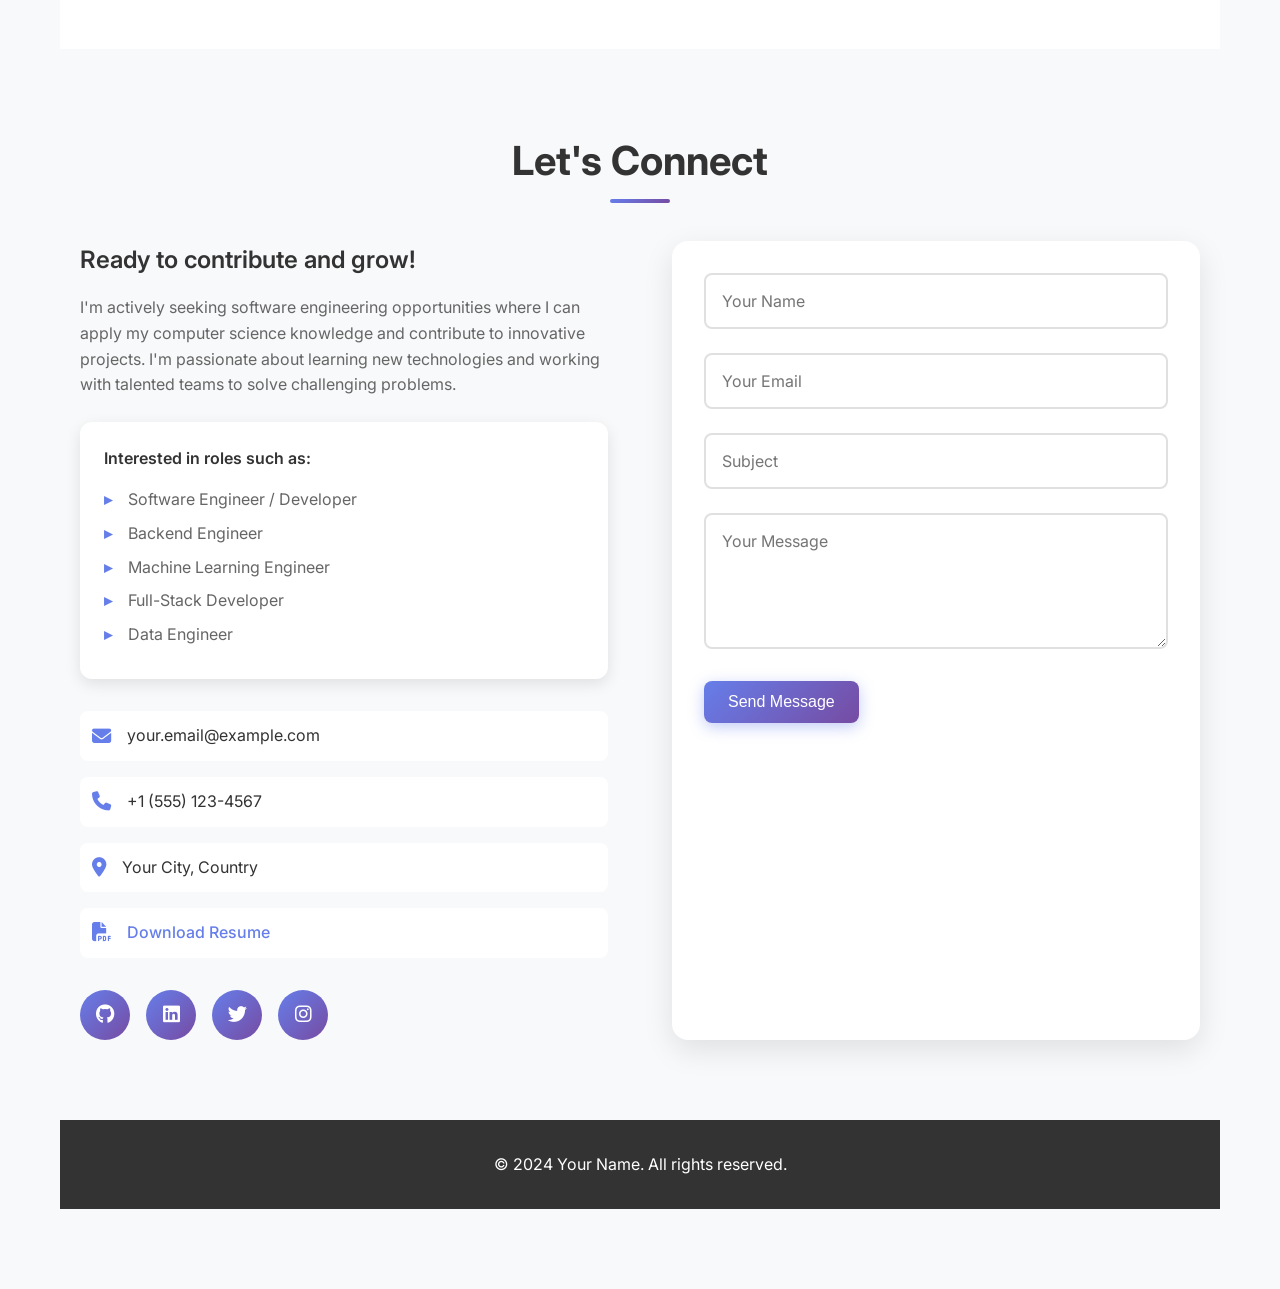
==== commit 343ef263: "Boilerplate Mockup" ====
--- a/index.html
+++ b/index.html
@@ -1,494 +1,615 @@
 <!DOCTYPE html>
 <html lang="en">
-  <head>
-    <title>Arjun Suresh Portfolio</title>
-    <meta charset="UTF-8" />
-    <meta name="viewport" content="width=device-width, initial-scale=1" />
-    <link rel="stylesheet" href="https://www.w3schools.com/w3css/4/w3.css" />
-    <link
-      rel="stylesheet"
-      href="https://fonts.googleapis.com/css?family=Poppins"
-    />
-    <style>
-      body,
-      h1,
-      h2,
-      h3,
-      h4,
-      h5 {
-        font-family: "Poppins", sans-serif;
-      }
-      body {
-        font-size: 16px;
-      }
-      .w3-half img {
-        margin-bottom: -6px;
-        margin-top: 16px;
-        opacity: 0.8;
-        cursor: pointer;
-      }
-      .w3-half img:hover {
-        opacity: 1;
-      }
-    </style>
-  </head>
-  <body>
-    <!-- Sidebar/menu -->
-    <nav
-      class="w3-sidebar w3-blue w3-collapse w3-top w3-large w3-padding"
-      style="z-index: 3; width: 300px; font-weight: bold"
-      id="mySidebar"
-    >
-      <br />
-      <a
-        href="javascript:void(0)"
-        onclick="w3_close()"
-        class="w3-button w3-hide-large w3-display-topleft"
-        style="width: 100%; font-size: 22px"
-        >Close Menu</a
-      >
-      <div class="w3-container">
-        <h3 class="w3-padding-64">
-          <b>ARJUN<br />SURESH</b>
-        </h3>
-      </div>
-      <div class="w3-bar-block">
-        <a
-          href="#home"
-          onclick="w3_close()"
-          class="w3-bar-item w3-button w3-hover-white"
-          >Home</a
-        >
-        <a
-          href="#brangwen"
-          onclick="w3_close()"
-          class="w3-bar-item w3-button w3-hover-white"
-          >Brangwen</a
-        >
-        <a
-          href="#oregon"
-          onclick="w3_close()"
-          class="w3-bar-item w3-button w3-hover-white"
-          >Oregon Trail</a
-        >
-        <a
-          href="#spaceA"
-          onclick="w3_close()"
-          class="w3-bar-item w3-button w3-hover-white"
-          >Space Arena</a
-        >
-        <a
-          href="#resume"
-          onclick="w3_close()"
-          class="w3-bar-item w3-button w3-hover-white"
-          >Resume</a
-        >
-        <a
-          href="#contact"
-          onclick="w3_close()"
-          class="w3-bar-item w3-button w3-hover-white"
-          >Contact</a
-        >
-      </div>
+<head>
+    <meta charset="UTF-8">
+    <meta name="viewport" content="width=device-width, initial-scale=1.0">
+    <title>Your Name - Computer Science Graduate</title>
+    <meta name="description" content="Recent Computer Science Master's graduate portfolio showcasing technical projects and skills">
+    
+    <!-- CSS -->
+    <link rel="stylesheet" href="styles.css">
+    
+    <!-- Font Awesome for icons -->
+    <link rel="stylesheet" href="https://cdnjs.cloudflare.com/ajax/libs/font-awesome/6.4.0/css/all.min.css">
+    
+    <!-- Google Fonts -->
+    <link href="https://fonts.googleapis.com/css2?family=Inter:wght@300;400;500;600;700&display=swap" rel="stylesheet">
+</head>
+<body>
+    <!-- Navigation -->
+    <nav class="navbar">
+        <div class="nav-container">
+            <div class="nav-logo">
+                <a href="#home">AJ</a>
+            </div>
+            <ul class="nav-menu">
+                <li class="nav-item">
+                    <a href="#home" class="nav-link">Home</a>
+                </li>
+                <li class="nav-item">
+                    <a href="#about" class="nav-link">About</a>
+                </li>
+                <li class="nav-item">
+                    <a href="#education" class="nav-link">Education</a>
+                </li>
+                <li class="nav-item">
+                    <a href="#projects" class="nav-link">Projects</a>
+                </li>
+                <li class="nav-item">
+                    <a href="#skills" class="nav-link">Skills</a>
+                </li>
+                <li class="nav-item">
+                    <a href="#contact" class="nav-link">Contact</a>
+                </li>
+            </ul>
+            <div class="hamburger">
+                <span class="bar"></span>
+                <span class="bar"></span>
+                <span class="bar"></span>
+            </div>
+        </div>
     </nav>
 
-    <!-- Top menu on small screens -->
-    <header
-      class="w3-container w3-top w3-hide-large w3-red w3-xlarge w3-padding"
-    >
-      <a
-        href="javascript:void(0)"
-        class="w3-button w3-red w3-margin-right"
-        onclick="w3_open()"
-        >☰</a
-      >
-      <span>Portfolio</span>
-    </header>
-
-    <!-- Overlay effect when opening sidebar on small screens -->
-    <div
-      class="w3-overlay w3-hide-large"
-      onclick="w3_close()"
-      style="cursor: pointer"
-      title="close side menu"
-      id="myOverlay"
-    ></div>
-
-    <!-- !PAGE CONTENT! -->
-    <div class="w3-main" style="margin-left: 340px; margin-right: 40px">
-      <!-- Header -->
-      <div class="w3-container" style="margin-top: 80px" id="showcase">
-        <h1 class="w3-jumbo w3-text-blue">
-          <b><a name="home">PORTFOLIO</a></b>
-        </h1>
-        <h1 class="w3-xxxlarge w3-text-blue">
-          <b> Arjun Suresh - game designer</b>
-        </h1>
-        <hr
-          style="width: 50px; border: 5px solid rgb(0, 128, 255)"
-          class="w3-round"
-        />
-      </div>
-
-      <div class="w3-row-padding">
-        <div class="w3-full">
-          <img
-            id="portfolio"
-            src="img1.jpg"
-            style="width: 95%"
-            onclick="onClick(this)"
-            alt="Concrete meets bricks"
-          />
-          <img
-            src="Arrow.png"
-            style="width: 3%"
-            onclick="loadIm()"
-            alt="Concrete meets bricks"
-          />
-        </div>
-      </div>
-      <!-- Header -->
-      <div class="w3-container" style="margin-top: 80px" id="showcase">
-        <a name="brangwen"
-          ><h1 class="w3-jumbo w3-text-blue"><b>BRANGWEN</b></h1></a
-        >
-        <h1 class="w3-xxxlarge w3-text-blue"><b>Image Gallery.</b></h1>
-        <hr
-          style="width: 50px; border: 5px solid rgb(0, 128, 255)"
-          class="w3-round"
-        />
-      </div>
-
-      <!-- Photo grid (modal) brangwen-->
-
-      <div class="w3-row-padding">
-        <div class="w3-full">
-          <img
-            id="brwens"
-            src="brwen1.jpg"
-            style="width: 95%"
-            onclick="onClick(this)"
-            alt="Concrete meets bricks"
-          />
-          <img
-            src="Arrow.png"
-            style="width: 3%"
-            onclick="loadImbrwen()"
-            alt="Concrete meets bricks"
-          />
-        </div>
-      </div>
-
-      <!-- Modal for full size images on click-->
-      <div
-        id="modal01"
-        class="w3-modal w3-black"
-        style="padding-top: 0"
-        onclick="this.style.display='none'"
-      >
-        <span class="w3-button w3-black w3-xxlarge w3-display-topright">×</span>
-        <div
-          class="w3-modal-content w3-animate-zoom w3-center w3-transparent w3-padding-64"
-        >
-          <img id="img01" class="w3-image" />
-          <p id="caption"></p>
-        </div>
-      </div>
-      <!-- Game Desc Brangwen -->
-      <div class="w3-container" id="branwengs" style="margin-top: 75px">
-        <h1 class="w3-xxxlarge w3-text-blue"><b>Game Description</b></h1>
-        <hr
-          style="width: 50px; border: 5px solid rgb(0, 128, 255)"
-          class="w3-round"
-        />
-        <div class="w3-light-grey">
-          <div class="w3-container">
-            <p>
-              Brangwen is a collaborative project with two other friends of mine
-              over a weekend for the global game jam earlier this year. This
-              game was made involving unity and C#, and the premise is to
-              capture the difference between light and dark. It was a barebones
-              survival shooter, fighting waves of zombies that attack you. The
-              level was designed with the theme of dark and light in mind. The
-              zombies can either be ‘dark’ or ‘light’, and only take damage when
-              you stand in the part of the map that correlates to their theme.
-            </p>
-            <p>
-              <a href="https://globalgamejam.org/2022/games/brangwen-0"
-                >Brangwen</a
-              >
-            </p>
-          </div>
-        </div>
-      </div>
-      <!-- End of Section Brangwen -->
-      <!-- Begin Section Oregon -->
-      <!-- Header -->
-      <div class="w3-container" style="margin-top: 80px" id="showcase">
-        <a name="oregon">
-          <h1 class="w3-jumbo w3-text-blue"><b>OREGON</b></h1></a
-        >
-        <h1 class="w3-xxxlarge w3-text-blue"><b>Image Gallery</b></h1>
-        <hr
-          style="width: 50px; border: 5px solid rgb(0, 128, 255)"
-          class="w3-round"
-        />
-      </div>
-      <!-- Photo grid (modal) oregon-->
-
-      <div class="w3-row-padding">
-        <div class="w3-full">
-          <img
-            src="Oregon1.jpg"
-            style="width: 100%"
-            onclick="onClick(this)"
-            alt="Oregon_Desc"
-          />
-        </div>
-      </div>
-
-      <!-- Game Desc Oregon -->
-      <div class="w3-container" id="oregongs" style="margin-top: 75px">
-        <h1 class="w3-xxxlarge w3-text-blue"><b>Game Description</b></h1>
-        <hr
-          style="width: 50px; border: 5px solid rgb(0, 128, 255)"
-          class="w3-round"
-        />
-        <div class="w3-light-grey">
-          <div class="w3-container">
-            <p>
-              Oregon Trail is a web based game developed using javascript and
-              built out on the web utilizing html/css. The game files are
-              separated by client side and server side. It utilizes functioning
-              APIs, and a database to record the highscore. The game itself
-              functions like the classic ‘Oregon Trail’ game, where the player
-              can decide how they want to go through the trail, with riskier but
-              more rewarding options increasing the chance of death within their
-              party, while safer options, poses risks of being too slow.
-            </p>
-            <p>
-              <a href="https://github.com/AJ-18/asuresh-project"
-                >Oregon Trail</a
-              >
-            </p>
-          </div>
-        </div>
-      </div>
-
-      <!-- END of Section Oregon-->
-      <!-- Begin Section Space Arena -->
-      <!-- Header -->
-      <a name="spaceA"></a>
-      <div class="w3-container" style="margin-top: 80px" id="showcase">
-        <h1 class="w3-jumbo w3-text-blue"><b>Space Arena</b></h1>
-        <h1 class="w3-xxxlarge w3-text-blue"><b>Image Gallery</b></h1>
-        <hr
-          style="width: 50px; border: 5px solid rgb(0, 128, 255)"
-          class="w3-round"
-        />
-      </div>
-      <!-- Photo grid (modal) Space-->
-
-      <div class="w3-row-padding">
-        <div class="w3-full">
-          <img
-            id="spaceA"
-            src="SpaceA1.jpg"
-            style="width: 95%"
-            onclick="onClick(this)"
-            alt="SpaceA_Desc"
-          />
-          <img
-            src="Arrow.png"
-            style="width: 3%"
-            onclick="loadSpace()"
-            alt="SpaceA"
-          />
-        </div>
-      </div>
-
-      <!-- Game Desc space-->
-      <div class="w3-container" id="meteorgs" style="margin-top: 75px">
-        <h1 class="w3-xxxlarge w3-text-blue"><b>Game Description</b></h1>
-        <hr
-          style="width: 50px; border: 5px solid rgb(0, 128, 255)"
-          class="w3-round"
-        />
-        <div class="w3-light-grey">
-          <div class="w3-container">
-            <p>
-              Space Arena is a game developed in C++ with the use of SFML. It is
-              a top down arena game with scaling levels and enemies, and allows
-              the user to utilize powerups after each level to help them along
-              the way. The player has to survive a wave of zombies each level,
-              and after each level the arena gets bigger. There are also player
-              drops such as ammo and health packs to help the player.
-            </p>
-          </div>
-        </div>
-      </div>
-      <hr
-        style="width: 100%; border: 5px solid rgb(0, 128, 255)"
-        class="w3-round"
-      />
-      <hr
-        style="width: 100%; border: 5px solid rgb(0, 128, 255)"
-        class="w3-round"
-      />
-      <!-- Begin Section Resume -->
-      <!-- Header -->
-      <div class="w3-container" style="margin-top: 80px" id="showcase">
-        <a name="resume">
-          <h1 class="w3-jumbo w3-text-blue"><b>RESUME - Arjun Suresh</b></h1></a
-        >
-        <h1 class="w3-xxxlarge w3-text-blue"><b>Game Designer</b></h1>
-        <hr
-          style="width: 50px; border: 5px solid rgb(0, 128, 255)"
-          class="w3-round"
-        />
-      </div>
-      <!-- Photo grid (modal) resume-->
-
-      <div class="w3-row-padding">
-        <div class="w3-full">
-          <a href="AJ_Resume.pdf" target="_blank">Resume - Arjun Suresh</a>
-
-          <!--    <img id="portfolio" src="AJ_Resume.jpg" style="width:95%" onclick="onClick(this)" alt="Concrete meets bricks"> -->
-        </div>
-      </div>
-
-      <!-- END of Section Resume-->
-      <!-- END of Section -->
-      <!-- Begin Common Section -->
-      <!-- Code By -->
-      <div class="w3-container" id="designers" style="margin-top: 75px">
-        <h1 class="w3-xxxlarge w3-text-blue"><b>Code By:</b></h1>
-        <hr
-          style="width: 50px; border: 5px solid rgb(0, 128, 255)"
-          class="w3-round"
-        />
-        <p>Arjun Suresh</p>
-        <p></p>
-        <p><b></b></p>
-      </div>
-
-      <!-- About Me -->
-      <a name="contact"></a>
-      <div class="w3-row-padding w3-grayscale">
-        <div class="w3-col m4 w3-margin-bottom">
-          <div class="w3-light-grey">
-            <div class="w3-container">
-              <h3 class="w3-text-blue">About Me</h3>
-              <p class="w3-opacity">
-                I'm a 21 year old college student for computer science and game
-                development. I have experience with C++, C#, Unity, Java,
-                Javascript, SQL, and as well as some client and server side web
-                development. I have a passion for game design and game
-                programming, as well as being a general enthusiast for games!
-              </p>
-              <p></p>
-            </div>
-          </div>
-        </div>
-      </div>
-    </div>
-    <a name="EOF"></a>
-    <!-- W3.CSS Container -->
-    <div
-      class="w3-light-grey w3-container w3-padding-32"
-      style="margin-top: 75px; padding-right: 58px"
-    >
-      <p class="w3-right">
-        Powered by
-        <a
-          href="https://www.w3schools.com/w3css/default.asp"
-          title="W3.CSS"
-          target="_blank"
-          class="w3-hover-opacity"
-          >w3.css</a
-        >
-      </p>
-    </div>
-
-    <script>
-      // Script to open and close sidebar
-      function w3_open() {
-        document.getElementById("mySidebar").style.display = "block";
-        document.getElementById("myOverlay").style.display = "block";
-      }
-
-      function w3_close() {
-        document.getElementById("mySidebar").style.display = "none";
-        document.getElementById("myOverlay").style.display = "none";
-      }
-
-      // Modal Image Gallery
-      function onClick(element) {
-        document.getElementById("img01").src = element.src;
-        document.getElementById("modal01").style.display = "block";
-        var captionText = document.getElementById("caption");
-        captionText.innerHTML = element.alt;
-      }
-      function loadIm() {
-        var divPortfolio = document.getElementById("portfolio");
-        var portAtr = divPortfolio.getAttribute("src");
-        var portAtrS = "";
-        var atrArr = portAtr.split(/\./);
-        //alert(atrArr[0]);
-
-        var i = atrArr[0].charAt(3);
-        if (i < 3) {
-          i++;
-          portAtrS = "img" + i + ".jpg";
-          divPortfolio.setAttribute("src", portAtrS);
-          //alert(divPortfolio.getAttribute("src"));
-        } else if (i == 3) {
-          i = 1;
-          portAtrS = "img" + i + ".jpg";
-          divPortfolio.setAttribute("src", portAtrS);
-          //alert(divPortfolio.getAttribute("src"));
-        }
-      }
-      function loadImbrwen() {
-        var divPortfolio = document.getElementById("brwens");
-        var portAtr = divPortfolio.getAttribute("src");
-        var portAtrS = "";
-        var atrArr = portAtr.split(/\./);
-        //alert(atrArr[0]);
-
-        var i = atrArr[0].charAt(5);
-        if (i < 2) {
-          i++;
-          portAtrS = "brwen" + i + ".jpg";
-          divPortfolio.setAttribute("src", portAtrS);
-          //alert(divPortfolio.getAttribute("src"));
-        } else if (i == 2) {
-          i = 1;
-          portAtrS = "brwen" + i + ".jpg";
-          divPortfolio.setAttribute("src", portAtrS);
-          //alert(divPortfolio.getAttribute("src"));
-        }
-      }
-      function loadSpace() {
-        var divPortfolio = document.getElementById("spaceA");
-        var portAtr = divPortfolio.getAttribute("src");
-        var portAtrS = "";
-        var atrArr = portAtr.split(/\./);
-        //alert(atrArr[0]);
-
-        var i = atrArr[0].charAt(6);
-        if (i < 2) {
-          i++;
-          portAtrS = "SpaceA" + i + ".jpg";
-          divPortfolio.setAttribute("src", portAtrS);
-          //alert(divPortfolio.getAttribute("src"));
-        } else if (i == 2) {
-          i = 1;
-          portAtrS = "SpaceA" + i + ".jpg";
-          divPortfolio.setAttribute("src", portAtrS);
-          //alert(divPortfolio.getAttribute("src"));
-        }
-      }
-    </script>
-  </body>
+    <!-- Hero Section -->
+    <section id="home" class="hero">
+        <div class="hero-container">
+            <div class="hero-content">
+                <h1 class="hero-title">
+                    <span class="text-gradient">Hello, I'm</span>
+                    <span class="hero-name">AJ</span>
+                </h1>
+                <p class="hero-subtitle">Computer Science Graduate | Software Engineer</p>
+                <p class="hero-description">
+                    Recent Master's graduate in Computer Science with interest in software development, 
+                    AI implementations and cloud computing. Effective in working with teams, communication, 
+                    and learning new technologies.
+                </p>
+                <div class="hero-buttons">
+                    <a href="#projects" class="btn btn-primary">View My Projects</a>
+                </div>
+            </div>
+            <div class="hero-image">
+                <div class="floating-card">
+                    <i class="fas fa-code"></i>
+                </div>
+            </div>
+        </div>
+        <div class="scroll-indicator">
+            <div class="scroll-arrow"></div>
+        </div>
+    </section>
+
+    <!-- About Section -->
+    <section id="about" class="about">
+        <div class="container">
+            <h2 class="section-title">About Me</h2>
+            <div class="about-content">
+                <div class="about-text">
+                    <p>
+                        I am a dedicated Computer Science graduate with a Master's degree, with a keen interest
+                        in software development, AI implementations and cloud computing. I am a quick learner and 
+                        always looking to improve my skills and knowledge.
+                    </p>
+                    <p>
+                        Throughout my studies and personal projects, I've gained hands-on experience with various 
+                        programming languages and frameworks. My experience in club leadership has taught me interpersonal skills,
+                        communication, and management skills.
+                </div>
+                <div class="about-image">
+                    <div class="image-placeholder">
+                        <i class="fas fa-user"></i>
+                    </div>
+                </div>
+            </div>
+        </div>
+    </section>
+
+    <!-- Education Section -->
+    <section id="education" class="education">
+        <div class="container">
+            <h2 class="section-title">Education</h2>
+            <div class="education-timeline">
+                <div class="education-item">
+                    <div class="education-date">2024 - 2025</div>
+                    <div class="education-content">
+                        <div class="education-institution">
+                            <h3>Master of Science in Computer Science</h3>
+                            <h4>Marist University</h4>
+                        </div>
+                        <div class="education-details">
+                            <p><strong>GPA:</strong> 3.5/4.0</p>
+                            <p><strong>Relevant Coursework:</strong> AI in Software Development,Software Design & Development, Database Management Systems, Security Protocols,
+                            Artificial Intelligence, Robotics, Cloud Computing, Parallel Processing</p>
+                            <p><strong>Capping Project:</strong> "Frontend Developer for a Task Manager and Analytics Desktop Application"</p>
+                            <div class="education-achievements">
+                                <span class="achievement-tag">Club Leadership</span>
+                                <span class="achievement-tag">AI Implementations</span>
+                                <span class="achievement-tag">AWS Foundations</span>
+                            </div>
+                        </div>
+                    </div>
+                </div>
+                
+                <div class="education-item">
+                    <div class="education-date">2019 - 2024</div>
+                    <div class="education-content">
+                        <div class="education-institution">
+                            <h3>Bachelor of Science in Computer Science</h3>
+                            <h4>Marist University</h4>
+                        </div>
+                        <div class="education-details">
+                            <p><strong>GPA:</strong> 3.5/4.0</p>
+                            <p><strong>Relevant Coursework:</strong> Data Structures & Algorithms, Software Development I & II, 
+                            Computer Organization & Architecture, Computer Graphics, System Design, Database Design</p>
+                            <p><strong>Capping Project:</strong> "Project Lead for Rainfall Collection System and Display"</p>
+                            <div class="education-achievements">
+                                <span class="achievement-tag">Project Management</span>
+                                <span class="achievement-tag">TA for Game Development</span>
+                                <span class="achievement-tag">Research Assistant for Texture Mapping</span>
+                            </div>
+                        </div>
+                    </div>
+                </div>
+            </div>
+
+    <!-- Projects Section -->
+    <section id="projects" class="projects">
+        <div class="container">
+            <h2 class="section-title">Academic & Technical Projects</h2>
+            <div class="projects-grid">
+                <div class="project-card">
+                    <div class="project-image">
+                        <div class="project-placeholder">
+                            <i class="fas fa-brain"></i>
+                        </div>
+                    </div>
+                    <div class="project-content">
+                        <h3 class="project-title">Machine Learning Optimization Framework</h3>
+                        <span class="project-type">Master's Thesis Project</span>
+                        <p class="project-description">
+                            Developed an optimization framework for real-time ML model deployment, 
+                            achieving 40% performance improvement in inference time while maintaining accuracy.
+                        </p>
+                        <div class="project-tech">
+                            <span class="tech-tag">Python</span>
+                            <span class="tech-tag">TensorFlow</span>
+                            <span class="tech-tag">Docker</span>
+                            <span class="tech-tag">Kubernetes</span>
+                        </div>
+                        <div class="project-links">
+                            <a href="#" class="project-link">
+                                <i class="fas fa-file-pdf"></i> Research Paper
+                            </a>
+                            <a href="#" class="project-link">
+                                <i class="fab fa-github"></i> Source Code
+                            </a>
+                        </div>
+                    </div>
+                </div>
+
+                <div class="project-card">
+                    <div class="project-image">
+                        <div class="project-placeholder">
+                            <i class="fas fa-network-wired"></i>
+                        </div>
+                    </div>
+                    <div class="project-content">
+                        <h3 class="project-title">Distributed File System</h3>
+                        <span class="project-type">Operating Systems Course</span>
+                        <p class="project-description">
+                            Implemented a distributed file system with fault tolerance, replication, 
+                            and load balancing. Supports concurrent read/write operations across multiple nodes.
+                        </p>
+                        <div class="project-tech">
+                            <span class="tech-tag">C++</span>
+                            <span class="tech-tag">gRPC</span>
+                            <span class="tech-tag">Protocol Buffers</span>
+                            <span class="tech-tag">RAFT Consensus</span>
+                        </div>
+                        <div class="project-links">
+                            <a href="#" class="project-link">
+                                <i class="fas fa-external-link-alt"></i> Live Demo
+                            </a>
+                            <a href="#" class="project-link">
+                                <i class="fab fa-github"></i> Source Code
+                            </a>
+                        </div>
+                    </div>
+                </div>
+
+                <div class="project-card">
+                    <div class="project-image">
+                        <div class="project-placeholder">
+                            <i class="fas fa-database"></i>
+                        </div>
+                    </div>
+                    <div class="project-content">
+                        <h3 class="project-title">Real-time Analytics Engine</h3>
+                        <span class="project-type">Database Systems Project</span>
+                        <p class="project-description">
+                            Built a stream processing engine for real-time analytics on large datasets. 
+                            Handles 100K+ events per second with sub-second query response times.
+                        </p>
+                        <div class="project-tech">
+                            <span class="tech-tag">Apache Kafka</span>
+                            <span class="tech-tag">Apache Spark</span>
+                            <span class="tech-tag">Scala</span>
+                            <span class="tech-tag">Redis</span>
+                        </div>
+                        <div class="project-links">
+                            <a href="#" class="project-link">
+                                <i class="fas fa-chart-line"></i> Performance Report
+                            </a>
+                            <a href="#" class="project-link">
+                                <i class="fab fa-github"></i> Source Code
+                            </a>
+                        </div>
+                    </div>
+                </div>
+
+                <div class="project-card">
+                    <div class="project-image">
+                        <div class="project-placeholder">
+                            <i class="fas fa-code-branch"></i>
+                        </div>
+                    </div>
+                    <div class="project-content">
+                        <h3 class="project-title">Collaborative Code Editor</h3>
+                        <span class="project-type">Bachelor's Capstone Project</span>
+                        <p class="project-description">
+                            Real-time collaborative code editor with version control, syntax highlighting, 
+                            and integrated chat. Supports multiple programming languages and concurrent editing.
+                        </p>
+                        <div class="project-tech">
+                            <span class="tech-tag">React</span>
+                            <span class="tech-tag">Node.js</span>
+                            <span class="tech-tag">Socket.io</span>
+                            <span class="tech-tag">MongoDB</span>
+                        </div>
+                        <div class="project-links">
+                            <a href="#" class="project-link">
+                                <i class="fas fa-external-link-alt"></i> Live Demo
+                            </a>
+                            <a href="#" class="project-link">
+                                <i class="fab fa-github"></i> Source Code
+                            </a>
+                        </div>
+                    </div>
+                </div>
+
+                <div class="project-card">
+                    <div class="project-image">
+                        <div class="project-placeholder">
+                            <i class="fas fa-robot"></i>
+                        </div>
+                    </div>
+                    <div class="project-content">
+                        <h3 class="project-title">AI-Powered Code Review Bot</h3>
+                        <span class="project-type">Software Engineering Project</span>
+                        <p class="project-description">
+                            Developed an intelligent code review bot using NLP and static analysis. 
+                            Automatically detects code smells, security vulnerabilities, and suggests improvements.
+                        </p>
+                        <div class="project-tech">
+                            <span class="tech-tag">Python</span>
+                            <span class="tech-tag">BERT</span>
+                            <span class="tech-tag">GitHub API</span>
+                            <span class="tech-tag">FastAPI</span>
+                        </div>
+                        <div class="project-links">
+                            <a href="#" class="project-link">
+                                <i class="fas fa-robot"></i> Try Bot
+                            </a>
+                            <a href="#" class="project-link">
+                                <i class="fab fa-github"></i> Source Code
+                            </a>
+                        </div>
+                    </div>
+                </div>
+
+                <div class="project-card">
+                    <div class="project-image">
+                        <div class="project-placeholder">
+                            <i class="fas fa-shield-alt"></i>
+                        </div>
+                    </div>
+                    <div class="project-content">
+                        <h3 class="project-title">Blockchain-based Voting System</h3>
+                        <span class="project-type">Cryptography & Security Project</span>
+                        <p class="project-description">
+                            Secure voting system using blockchain technology with zero-knowledge proofs. 
+                            Ensures voter privacy while maintaining transparency and auditability.
+                        </p>
+                        <div class="project-tech">
+                            <span class="tech-tag">Solidity</span>
+                            <span class="tech-tag">Web3.js</span>
+                            <span class="tech-tag">Ethereum</span>
+                            <span class="tech-tag">React</span>
+                        </div>
+                        <div class="project-links">
+                            <a href="#" class="project-link">
+                                <i class="fas fa-vote-yea"></i> Demo
+                            </a>
+                            <a href="#" class="project-link">
+                                <i class="fab fa-github"></i> Source Code
+                            </a>
+                        </div>
+                    </div>
+                </div>
+            </div>
+        </div>
+    </section>
+
+    <!-- Skills Section -->
+    <section id="skills" class="skills">
+        <div class="container">
+            <h2 class="section-title">Technical Skills</h2>
+            <div class="skills-grid">
+                <div class="skill-category">
+                    <h3 class="category-title">Programming Languages</h3>
+                    <div class="skill-items">
+                        <div class="skill-item">
+                            <i class="fab fa-python"></i>
+                            <span>Python</span>
+                        </div>
+                        <div class="skill-item">
+                            <i class="fab fa-java"></i>
+                            <span>Java</span>
+                        </div>
+                        <div class="skill-item">
+                            <i class="fas fa-code"></i>
+                            <span>C++</span>
+                        </div>
+                        <div class="skill-item">
+                            <i class="fab fa-js"></i>
+                            <span>JavaScript</span>
+                        </div>
+                        <div class="skill-item">
+                            <i class="fas fa-code"></i>
+                            <span>Go</span>
+                        </div>
+                        <div class="skill-item">
+                            <i class="fas fa-code"></i>
+                            <span>Scala</span>
+                        </div>
+                    </div>
+                </div>
+
+                <div class="skill-category">
+                    <h3 class="category-title">Machine Learning & AI</h3>
+                    <div class="skill-items">
+                        <div class="skill-item">
+                            <i class="fas fa-brain"></i>
+                            <span>TensorFlow</span>
+                        </div>
+                        <div class="skill-item">
+                            <i class="fas fa-robot"></i>
+                            <span>PyTorch</span>
+                        </div>
+                        <div class="skill-item">
+                            <i class="fas fa-chart-line"></i>
+                            <span>Scikit-learn</span>
+                        </div>
+                        <div class="skill-item">
+                            <i class="fas fa-eye"></i>
+                            <span>OpenCV</span>
+                        </div>
+                        <div class="skill-item">
+                            <i class="fas fa-language"></i>
+                            <span>NLP/BERT</span>
+                        </div>
+                        <div class="skill-item">
+                            <i class="fas fa-chart-bar"></i>
+                            <span>Data Analysis</span>
+                        </div>
+                    </div>
+                </div>
+
+                <div class="skill-category">
+                    <h3 class="category-title">Systems & Infrastructure</h3>
+                    <div class="skill-items">
+                        <div class="skill-item">
+                            <i class="fab fa-docker"></i>
+                            <span>Docker</span>
+                        </div>
+                        <div class="skill-item">
+                            <i class="fas fa-dharmachakra"></i>
+                            <span>Kubernetes</span>
+                        </div>
+                        <div class="skill-item">
+                            <i class="fab fa-aws"></i>
+                            <span>AWS</span>
+                        </div>
+                        <div class="skill-item">
+                            <i class="fab fa-google"></i>
+                            <span>Google Cloud</span>
+                        </div>
+                        <div class="skill-item">
+                            <i class="fas fa-server"></i>
+                            <span>Microservices</span>
+                        </div>
+                        <div class="skill-item">
+                            <i class="fas fa-network-wired"></i>
+                            <span>Distributed Systems</span>
+                        </div>
+                    </div>
+                </div>
+
+                <div class="skill-category">
+                    <h3 class="category-title">Databases & Big Data</h3>
+                    <div class="skill-items">
+                        <div class="skill-item">
+                            <i class="fas fa-database"></i>
+                            <span>PostgreSQL</span>
+                        </div>
+                        <div class="skill-item">
+                            <i class="fas fa-leaf"></i>
+                            <span>MongoDB</span>
+                        </div>
+                        <div class="skill-item">
+                            <i class="fas fa-memory"></i>
+                            <span>Redis</span>
+                        </div>
+                        <div class="skill-item">
+                            <i class="fas fa-stream"></i>
+                            <span>Apache Kafka</span>
+                        </div>
+                        <div class="skill-item">
+                            <i class="fas fa-fire"></i>
+                            <span>Apache Spark</span>
+                        </div>
+                        <div class="skill-item">
+                            <i class="fas fa-table"></i>
+                            <span>Hadoop</span>
+                        </div>
+                    </div>
+                </div>
+
+                <div class="skill-category">
+                    <h3 class="category-title">Web Development</h3>
+                    <div class="skill-items">
+                        <div class="skill-item">
+                            <i class="fab fa-react"></i>
+                            <span>React</span>
+                        </div>
+                        <div class="skill-item">
+                            <i class="fab fa-node-js"></i>
+                            <span>Node.js</span>
+                        </div>
+                        <div class="skill-item">
+                            <i class="fas fa-rocket"></i>
+                            <span>FastAPI</span>
+                        </div>
+                        <div class="skill-item">
+                            <i class="fas fa-globe"></i>
+                            <span>REST APIs</span>
+                        </div>
+                        <div class="skill-item">
+                            <i class="fas fa-project-diagram"></i>
+                            <span>GraphQL</span>
+                        </div>
+                        <div class="skill-item">
+                            <i class="fas fa-plug"></i>
+                            <span>WebSockets</span>
+                        </div>
+                    </div>
+                </div>
+
+                <div class="skill-category">
+                    <h3 class="category-title">Development Tools</h3>
+                    <div class="skill-items">
+                        <div class="skill-item">
+                            <i class="fab fa-git-alt"></i>
+                            <span>Git/GitHub</span>
+                        </div>
+                        <div class="skill-item">
+                            <i class="fas fa-terminal"></i>
+                            <span>Linux/Unix</span>
+                        </div>
+                        <div class="skill-item">
+                            <i class="fas fa-vial"></i>
+                            <span>Unit Testing</span>
+                        </div>
+                        <div class="skill-item">
+                            <i class="fas fa-infinity"></i>
+                            <span>CI/CD</span>
+                        </div>
+                        <div class="skill-item">
+                            <i class="fas fa-code-branch"></i>
+                            <span>Agile/Scrum</span>
+                        </div>
+                        <div class="skill-item">
+                            <i class="fas fa-bug"></i>
+                            <span>Debugging</span>
+                        </div>
+                    </div>
+                </div>
+            </div>
+        </div>
+    </section>
+
+    <!-- Contact Section -->
+    <section id="contact" class="contact">
+        <div class="container">
+            <h2 class="section-title">Let's Connect</h2>
+            <div class="contact-content">
+                <div class="contact-info">
+                    <h3>Ready to contribute and grow!</h3>
+                    <p>
+                        I'm actively seeking software engineering opportunities where I can apply my 
+                        computer science knowledge and contribute to innovative projects. I'm passionate 
+                        about learning new technologies and working with talented teams to solve challenging problems.
+                    </p>
+                    <div class="job-interests">
+                        <h4>Interested in roles such as:</h4>
+                        <ul>
+                            <li>Software Engineer / Developer</li>
+                            <li>Backend Engineer</li>
+                            <li>Machine Learning Engineer</li>
+                            <li>Full-Stack Developer</li>
+                            <li>Data Engineer</li>
+                        </ul>
+                    </div>
+                    <div class="contact-methods">
+                        <div class="contact-method">
+                            <i class="fas fa-envelope"></i>
+                            <span>your.email@example.com</span>
+                        </div>
+                        <div class="contact-method">
+                            <i class="fas fa-phone"></i>
+                            <span>+1 (555) 123-4567</span>
+                        </div>
+                        <div class="contact-method">
+                            <i class="fas fa-map-marker-alt"></i>
+                            <span>Your City, Country</span>
+                        </div>
+                        <div class="contact-method">
+                            <i class="fas fa-file-pdf"></i>
+                            <span><a href="#" class="resume-link">Download Resume</a></span>
+                        </div>
+                    </div>
+                    <div class="social-links">
+                        <a href="#" class="social-link">
+                            <i class="fab fa-github"></i>
+                        </a>
+                        <a href="#" class="social-link">
+                            <i class="fab fa-linkedin"></i>
+                        </a>
+                        <a href="#" class="social-link">
+                            <i class="fab fa-twitter"></i>
+                        </a>
+                        <a href="#" class="social-link">
+                            <i class="fab fa-instagram"></i>
+                        </a>
+                    </div>
+                </div>
+                <form class="contact-form">
+                    <div class="form-group">
+                        <input type="text" id="name" name="name" placeholder="Your Name" required>
+                    </div>
+                    <div class="form-group">
+                        <input type="email" id="email" name="email" placeholder="Your Email" required>
+                    </div>
+                    <div class="form-group">
+                        <input type="text" id="subject" name="subject" placeholder="Subject" required>
+                    </div>
+                    <div class="form-group">
+                        <textarea id="message" name="message" placeholder="Your Message" rows="5" required></textarea>
+                    </div>
+                    <button type="submit" class="btn btn-primary">Send Message</button>
+                </form>
+            </div>
+        </div>
+    </section>
+
+    <!-- Footer -->
+    <footer class="footer">
+        <div class="container">
+            <p>&copy; 2024 Your Name. All rights reserved.</p>
+        </div>
+    </footer>
+
+    <!-- JavaScript -->
+    <script src="script.js"></script>
+</body>
 </html>
--- a/styles.css
+++ b/styles.css
@@ -0,0 +1,966 @@
+/* ===== RESET & BASE STYLES ===== */
+* {
+    margin: 0;
+    padding: 0;
+    box-sizing: border-box;
+}
+
+html {
+    scroll-behavior: smooth;
+}
+
+body {
+    font-family: 'Inter', sans-serif;
+    line-height: 1.6;
+    color: #333;
+    overflow-x: hidden;
+}
+
+/* ===== UTILITY CLASSES ===== */
+.container {
+    max-width: 1200px;
+    margin: 0 auto;
+    padding: 0 20px;
+}
+
+.btn {
+    display: inline-block;
+    padding: 12px 24px;
+    border-radius: 8px;
+    text-decoration: none;
+    font-weight: 500;
+    transition: all 0.3s ease;
+    border: none;
+    cursor: pointer;
+    font-size: 16px;
+}
+
+.btn-primary {
+    background: linear-gradient(135deg, #667eea 0%, #764ba2 100%);
+    color: white;
+    box-shadow: 0 4px 15px rgba(102, 126, 234, 0.4);
+}
+
+.btn-primary:hover {
+    transform: translateY(-2px);
+    box-shadow: 0 6px 20px rgba(102, 126, 234, 0.6);
+}
+
+.btn-secondary {
+    background: transparent;
+    color: #667eea;
+    border: 2px solid #667eea;
+}
+
+.btn-secondary:hover {
+    background: #667eea;
+    color: white;
+    transform: translateY(-2px);
+}
+
+/* ===== NAVIGATION ===== */
+.navbar {
+    position: fixed;
+    top: 0;
+    width: 100%;
+    background: rgba(255, 255, 255, 0.95);
+    backdrop-filter: blur(10px);
+    z-index: 1000;
+    padding: 1rem 0;
+    transition: all 0.3s ease;
+}
+
+.nav-container {
+    max-width: 1200px;
+    margin: 0 auto;
+    padding: 0 20px;
+    display: flex;
+    justify-content: space-between;
+    align-items: center;
+}
+
+.nav-logo a {
+    font-size: 1.5rem;
+    font-weight: 700;
+    color: #667eea;
+    text-decoration: none;
+}
+
+.nav-menu {
+    display: flex;
+    list-style: none;
+    gap: 2rem;
+}
+
+.nav-link {
+    color: #333;
+    text-decoration: none;
+    font-weight: 500;
+    transition: color 0.3s ease;
+    position: relative;
+}
+
+.nav-link:hover {
+    color: #667eea;
+}
+
+.nav-link::after {
+    content: '';
+    position: absolute;
+    bottom: -5px;
+    left: 0;
+    width: 0;
+    height: 2px;
+    background: #667eea;
+    transition: width 0.3s ease;
+}
+
+.nav-link:hover::after {
+    width: 100%;
+}
+
+.hamburger {
+    display: none;
+    flex-direction: column;
+    cursor: pointer;
+}
+
+.bar {
+    width: 25px;
+    height: 3px;
+    background: #333;
+    margin: 3px 0;
+    transition: 0.3s;
+}
+
+/* ===== HERO SECTION ===== */
+.hero {
+    min-height: 100vh;
+    display: flex;
+    align-items: center;
+    background: linear-gradient(135deg, #f5f7fa 0%, #c3cfe2 100%);
+    position: relative;
+    overflow: hidden;
+}
+
+.hero::before {
+    content: '';
+    position: absolute;
+    top: 0;
+    left: 0;
+    right: 0;
+    bottom: 0;
+    background: url('data:image/svg+xml,<svg xmlns="http://www.w3.org/2000/svg" viewBox="0 0 100 100"><defs><pattern id="grid" width="10" height="10" patternUnits="userSpaceOnUse"><path d="M 10 0 L 0 0 0 10" fill="none" stroke="rgba(102,126,234,0.1)" stroke-width="0.5"/></pattern></defs><rect width="100" height="100" fill="url(%23grid)"/></svg>');
+    opacity: 0.5;
+}
+
+.hero-container {
+    max-width: 1200px;
+    margin: 0 auto;
+    padding: 0 20px;
+    display: grid;
+    grid-template-columns: 1fr 1fr;
+    gap: 4rem;
+    align-items: center;
+    position: relative;
+    z-index: 1;
+}
+
+.hero-content {
+    animation: fadeInUp 1s ease-out;
+}
+
+.hero-title {
+    font-size: 3.5rem;
+    font-weight: 700;
+    margin-bottom: 1rem;
+    line-height: 1.2;
+}
+
+.text-gradient {
+    background: linear-gradient(135deg, #667eea 0%, #764ba2 100%);
+    -webkit-background-clip: text;
+    -webkit-text-fill-color: transparent;
+    background-clip: text;
+}
+
+.hero-name {
+    display: block;
+    color: #333;
+    margin-top: 0.5rem;
+}
+
+.hero-subtitle {
+    font-size: 1.25rem;
+    color: #667eea;
+    margin-bottom: 1rem;
+    font-weight: 500;
+}
+
+.hero-description {
+    font-size: 1.1rem;
+    color: #666;
+    margin-bottom: 2rem;
+    line-height: 1.6;
+}
+
+.hero-buttons {
+    display: flex;
+    gap: 1rem;
+    flex-wrap: wrap;
+}
+
+.hero-image {
+    display: flex;
+    justify-content: center;
+    align-items: center;
+    animation: fadeInRight 1s ease-out 0.3s both;
+}
+
+.floating-card {
+    width: 200px;
+    height: 200px;
+    background: linear-gradient(135deg, #667eea 0%, #764ba2 100%);
+    border-radius: 20px;
+    display: flex;
+    align-items: center;
+    justify-content: center;
+    font-size: 4rem;
+    color: white;
+    box-shadow: 0 20px 40px rgba(102, 126, 234, 0.3);
+    animation: float 6s ease-in-out infinite;
+}
+
+.scroll-indicator {
+    position: absolute;
+    bottom: 2rem;
+    left: 50%;
+    transform: translateX(-50%);
+    animation: bounce 2s infinite;
+}
+
+.scroll-arrow {
+    width: 30px;
+    height: 30px;
+    border: 2px solid #667eea;
+    border-top: none;
+    border-left: none;
+    transform: rotate(45deg);
+}
+
+/* ===== SECTIONS ===== */
+section {
+    padding: 5rem 0;
+}
+
+.section-title {
+    text-align: center;
+    font-size: 2.5rem;
+    font-weight: 700;
+    margin-bottom: 3rem;
+    color: #333;
+    position: relative;
+}
+
+.section-title::after {
+    content: '';
+    position: absolute;
+    bottom: -10px;
+    left: 50%;
+    transform: translateX(-50%);
+    width: 60px;
+    height: 4px;
+    background: linear-gradient(135deg, #667eea 0%, #764ba2 100%);
+    border-radius: 2px;
+}
+
+/* ===== ABOUT SECTION ===== */
+.about {
+    background: white;
+}
+
+/* ===== EDUCATION SECTION ===== */
+.education {
+    background: #f8f9fa;
+}
+
+.education-timeline {
+    margin-bottom: 3rem;
+}
+
+.education-item {
+    display: grid;
+    grid-template-columns: 150px 1fr;
+    gap: 2rem;
+    margin-bottom: 3rem;
+    padding: 2rem;
+    background: white;
+    border-radius: 16px;
+    box-shadow: 0 10px 30px rgba(0, 0, 0, 0.1);
+    transition: transform 0.3s ease;
+    position: relative;
+}
+
+.education-item:hover {
+    transform: translateY(-5px);
+}
+
+.education-item::before {
+    content: '';
+    position: absolute;
+    left: 130px;
+    top: 0;
+    bottom: 0;
+    width: 3px;
+    background: linear-gradient(135deg, #667eea 0%, #764ba2 100%);
+    border-radius: 2px;
+}
+
+.education-date {
+    font-weight: 600;
+    color: #667eea;
+    font-size: 0.9rem;
+    text-align: left;
+}
+
+.education-institution h3 {
+    font-size: 1.25rem;
+    font-weight: 600;
+    color: #333;
+    margin-bottom: 0.5rem;
+}
+
+.education-institution h4 {
+    font-size: 1rem;
+    color: #667eea;
+    font-weight: 500;
+    margin-bottom: 1rem;
+}
+
+.education-details p {
+    margin-bottom: 0.75rem;
+    color: #666;
+    line-height: 1.6;
+}
+
+.education-achievements {
+    display: flex;
+    flex-wrap: wrap;
+    gap: 0.5rem;
+    margin-top: 1rem;
+}
+
+.achievement-tag {
+    background: linear-gradient(135deg, #667eea 0%, #764ba2 100%);
+    color: white;
+    padding: 0.25rem 0.75rem;
+    border-radius: 20px;
+    font-size: 0.8rem;
+    font-weight: 500;
+}
+
+.certifications {
+    margin-top: 3rem;
+}
+
+.certifications-title {
+    text-align: center;
+    font-size: 1.5rem;
+    font-weight: 600;
+    margin-bottom: 2rem;
+    color: #333;
+}
+
+.certifications-grid {
+    display: grid;
+    grid-template-columns: repeat(auto-fit, minmax(250px, 1fr));
+    gap: 1.5rem;
+}
+
+.cert-item {
+    display: flex;
+    align-items: center;
+    gap: 1rem;
+    padding: 1.5rem;
+    background: white;
+    border-radius: 12px;
+    box-shadow: 0 5px 15px rgba(0, 0, 0, 0.1);
+    transition: transform 0.3s ease;
+}
+
+.cert-item:hover {
+    transform: translateY(-3px);
+}
+
+.cert-item i {
+    font-size: 2rem;
+    color: #667eea;
+}
+
+.cert-content h4 {
+    font-size: 1rem;
+    font-weight: 600;
+    color: #333;
+    margin-bottom: 0.25rem;
+}
+
+.cert-content p {
+    font-size: 0.9rem;
+    color: #666;
+}
+
+.about-content {
+    display: grid;
+    grid-template-columns: 2fr 1fr;
+    gap: 4rem;
+    align-items: center;
+}
+
+.about-text p {
+    font-size: 1.1rem;
+    color: #666;
+    margin-bottom: 1.5rem;
+    line-height: 1.8;
+}
+
+.about-stats {
+    display: grid;
+    grid-template-columns: repeat(3, 1fr);
+    gap: 2rem;
+    margin-top: 2rem;
+}
+
+.stat {
+    text-align: center;
+    padding: 1.5rem;
+    background: linear-gradient(135deg, #f5f7fa 0%, #c3cfe2 100%);
+    border-radius: 12px;
+    transition: transform 0.3s ease;
+}
+
+.stat:hover {
+    transform: translateY(-5px);
+}
+
+.stat-number {
+    display: block;
+    font-size: 2rem;
+    font-weight: 700;
+    color: #667eea;
+    margin-bottom: 0.5rem;
+}
+
+.stat-label {
+    font-size: 0.9rem;
+    color: #666;
+    font-weight: 500;
+}
+
+.about-image {
+    display: flex;
+    justify-content: center;
+}
+
+.image-placeholder {
+    width: 200px;
+    height: 200px;
+    background: linear-gradient(135deg, #667eea 0%, #764ba2 100%);
+    border-radius: 50%;
+    display: flex;
+    align-items: center;
+    justify-content: center;
+    font-size: 4rem;
+    color: white;
+    box-shadow: 0 20px 40px rgba(102, 126, 234, 0.3);
+}
+
+/* ===== PROJECTS SECTION ===== */
+.projects {
+    background: #f8f9fa;
+}
+
+.projects-grid {
+    display: grid;
+    grid-template-columns: repeat(auto-fit, minmax(350px, 1fr));
+    gap: 2rem;
+}
+
+.project-card {
+    background: white;
+    border-radius: 16px;
+    overflow: hidden;
+    box-shadow: 0 10px 30px rgba(0, 0, 0, 0.1);
+    transition: all 0.3s ease;
+}
+
+.project-card:hover {
+    transform: translateY(-10px);
+    box-shadow: 0 20px 40px rgba(0, 0, 0, 0.15);
+}
+
+.project-image {
+    height: 200px;
+    background: linear-gradient(135deg, #667eea 0%, #764ba2 100%);
+    display: flex;
+    align-items: center;
+    justify-content: center;
+    font-size: 3rem;
+    color: white;
+}
+
+.project-content {
+    padding: 1.5rem;
+}
+
+.project-title {
+    font-size: 1.25rem;
+    font-weight: 600;
+    margin-bottom: 0.25rem;
+    color: #333;
+}
+
+.project-type {
+    display: inline-block;
+    background: #e3f2fd;
+    color: #1976d2;
+    padding: 0.25rem 0.75rem;
+    border-radius: 12px;
+    font-size: 0.75rem;
+    font-weight: 500;
+    margin-bottom: 0.75rem;
+}
+
+.project-description {
+    color: #666;
+    margin-bottom: 1rem;
+    line-height: 1.6;
+}
+
+.project-tech {
+    display: flex;
+    flex-wrap: wrap;
+    gap: 0.5rem;
+    margin-bottom: 1rem;
+}
+
+.tech-tag {
+    background: #f0f0f0;
+    color: #666;
+    padding: 0.25rem 0.75rem;
+    border-radius: 20px;
+    font-size: 0.8rem;
+    font-weight: 500;
+}
+
+.project-links {
+    display: flex;
+    gap: 1rem;
+}
+
+.project-link {
+    color: #667eea;
+    text-decoration: none;
+    font-size: 0.9rem;
+    font-weight: 500;
+    transition: color 0.3s ease;
+}
+
+.project-link:hover {
+    color: #764ba2;
+}
+
+/* ===== SKILLS SECTION ===== */
+.skills {
+    background: white;
+}
+
+.skills-grid {
+    display: grid;
+    grid-template-columns: repeat(auto-fit, minmax(300px, 1fr));
+    gap: 2rem;
+}
+
+.skill-category {
+    background: #f8f9fa;
+    padding: 2rem;
+    border-radius: 16px;
+    transition: transform 0.3s ease;
+}
+
+.skill-category:hover {
+    transform: translateY(-5px);
+}
+
+.category-title {
+    font-size: 1.25rem;
+    font-weight: 600;
+    margin-bottom: 1.5rem;
+    color: #333;
+    text-align: center;
+}
+
+.skill-items {
+    display: grid;
+    grid-template-columns: repeat(2, 1fr);
+    gap: 1rem;
+}
+
+.skill-item {
+    display: flex;
+    align-items: center;
+    gap: 0.75rem;
+    padding: 0.75rem;
+    background: white;
+    border-radius: 8px;
+    transition: transform 0.3s ease;
+}
+
+.skill-item:hover {
+    transform: translateX(5px);
+}
+
+.skill-item i {
+    font-size: 1.5rem;
+    color: #667eea;
+}
+
+.skill-item span {
+    font-weight: 500;
+    color: #333;
+}
+
+/* ===== CONTACT SECTION ===== */
+.contact {
+    background: #f8f9fa;
+}
+
+.contact-content {
+    display: grid;
+    grid-template-columns: 1fr 1fr;
+    gap: 4rem;
+}
+
+.contact-info h3 {
+    font-size: 1.5rem;
+    font-weight: 600;
+    margin-bottom: 1rem;
+    color: #333;
+}
+
+.contact-info p {
+    color: #666;
+    margin-bottom: 1.5rem;
+    line-height: 1.6;
+}
+
+.job-interests {
+    margin-bottom: 2rem;
+    padding: 1.5rem;
+    background: white;
+    border-radius: 12px;
+    box-shadow: 0 5px 15px rgba(0, 0, 0, 0.1);
+}
+
+.job-interests h4 {
+    color: #333;
+    font-weight: 600;
+    margin-bottom: 1rem;
+}
+
+.job-interests ul {
+    list-style: none;
+    padding: 0;
+}
+
+.job-interests li {
+    color: #666;
+    margin-bottom: 0.5rem;
+    padding-left: 1.5rem;
+    position: relative;
+}
+
+.job-interests li::before {
+    content: '▸';
+    color: #667eea;
+    font-weight: bold;
+    position: absolute;
+    left: 0;
+}
+
+.resume-link {
+    color: #667eea;
+    text-decoration: none;
+    font-weight: 500;
+    transition: color 0.3s ease;
+}
+
+.resume-link:hover {
+    color: #764ba2;
+}
+
+.contact-methods {
+    margin-bottom: 2rem;
+}
+
+.contact-method {
+    display: flex;
+    align-items: center;
+    gap: 1rem;
+    margin-bottom: 1rem;
+    padding: 0.75rem;
+    background: white;
+    border-radius: 8px;
+    transition: transform 0.3s ease;
+}
+
+.contact-method:hover {
+    transform: translateX(5px);
+}
+
+.contact-method i {
+    color: #667eea;
+    font-size: 1.2rem;
+}
+
+.social-links {
+    display: flex;
+    gap: 1rem;
+}
+
+.social-link {
+    width: 50px;
+    height: 50px;
+    background: linear-gradient(135deg, #667eea 0%, #764ba2 100%);
+    border-radius: 50%;
+    display: flex;
+    align-items: center;
+    justify-content: center;
+    color: white;
+    text-decoration: none;
+    font-size: 1.2rem;
+    transition: all 0.3s ease;
+}
+
+.social-link:hover {
+    transform: translateY(-3px);
+    box-shadow: 0 10px 20px rgba(102, 126, 234, 0.3);
+}
+
+.contact-form {
+    background: white;
+    padding: 2rem;
+    border-radius: 16px;
+    box-shadow: 0 10px 30px rgba(0, 0, 0, 0.1);
+}
+
+.form-group {
+    margin-bottom: 1.5rem;
+}
+
+.form-group input,
+.form-group textarea {
+    width: 100%;
+    padding: 1rem;
+    border: 2px solid #e0e0e0;
+    border-radius: 8px;
+    font-size: 1rem;
+    transition: border-color 0.3s ease;
+    font-family: inherit;
+}
+
+.form-group input:focus,
+.form-group textarea:focus {
+    outline: none;
+    border-color: #667eea;
+}
+
+.form-group textarea {
+    resize: vertical;
+    min-height: 120px;
+}
+
+/* ===== FOOTER ===== */
+.footer {
+    background: #333;
+    color: white;
+    text-align: center;
+    padding: 2rem 0;
+}
+
+/* ===== ANIMATIONS ===== */
+@keyframes fadeInUp {
+    from {
+        opacity: 0;
+        transform: translateY(30px);
+    }
+    to {
+        opacity: 1;
+        transform: translateY(0);
+    }
+}
+
+@keyframes fadeInRight {
+    from {
+        opacity: 0;
+        transform: translateX(30px);
+    }
+    to {
+        opacity: 1;
+        transform: translateX(0);
+    }
+}
+
+@keyframes float {
+    0%, 100% {
+        transform: translateY(0px);
+    }
+    50% {
+        transform: translateY(-20px);
+    }
+}
+
+@keyframes bounce {
+    0%, 20%, 50%, 80%, 100% {
+        transform: translateX(-50%) translateY(0);
+    }
+    40% {
+        transform: translateX(-50%) translateY(-10px);
+    }
+    60% {
+        transform: translateX(-50%) translateY(-5px);
+    }
+}
+
+/* ===== RESPONSIVE DESIGN ===== */
+@media (max-width: 768px) {
+    .hamburger {
+        display: flex;
+    }
+
+    .nav-menu {
+        position: fixed;
+        left: -100%;
+        top: 70px;
+        flex-direction: column;
+        background-color: white;
+        width: 100%;
+        text-align: center;
+        transition: 0.3s;
+        box-shadow: 0 10px 27px rgba(0, 0, 0, 0.05);
+        padding: 2rem 0;
+    }
+
+    .nav-menu.active {
+        left: 0;
+    }
+
+    .hero-container {
+        grid-template-columns: 1fr;
+        text-align: center;
+        gap: 2rem;
+    }
+
+    .hero-title {
+        font-size: 2.5rem;
+    }
+
+    .hero-buttons {
+        justify-content: center;
+    }
+
+    .about-content {
+        grid-template-columns: 1fr;
+        gap: 2rem;
+    }
+
+    .about-stats {
+        grid-template-columns: 1fr;
+    }
+
+    .projects-grid {
+        grid-template-columns: 1fr;
+    }
+
+    .skills-grid {
+        grid-template-columns: 1fr;
+    }
+
+    .contact-content {
+        grid-template-columns: 1fr;
+        gap: 2rem;
+    }
+
+    .skill-items {
+        grid-template-columns: 1fr;
+    }
+
+    .education-item {
+        grid-template-columns: 1fr;
+        gap: 1rem;
+    }
+
+    .education-item::before {
+        display: none;
+    }
+
+    .education-date {
+        text-align: left;
+    }
+
+    .certifications-grid {
+        grid-template-columns: 1fr;
+    }
+}
+
+@media (max-width: 480px) {
+    .hero-title {
+        font-size: 2rem;
+    }
+
+    .section-title {
+        font-size: 2rem;
+    }
+
+    .container {
+        padding: 0 15px;
+    }
+
+    .hero-buttons {
+        flex-direction: column;
+        align-items: center;
+    }
+
+    .btn {
+        width: 100%;
+        max-width: 250px;
+        text-align: center;
+    }
+}
+
+/* ===== SCROLL ANIMATIONS ===== */
+.fade-in {
+    opacity: 0;
+    transform: translateY(30px);
+    transition: all 0.6s ease;
+}
+
+.fade-in.visible {
+    opacity: 1;
+    transform: translateY(0);
+}
+
+/* ===== SMOOTH SCROLLING ===== */
+html {
+    scroll-behavior: smooth;
+}
+
+/* ===== SELECTION STYLES ===== */
+::selection {
+    background: #667eea;
+    color: white;
+}
+
+::-moz-selection {
+    background: #667eea;
+    color: white;
+}
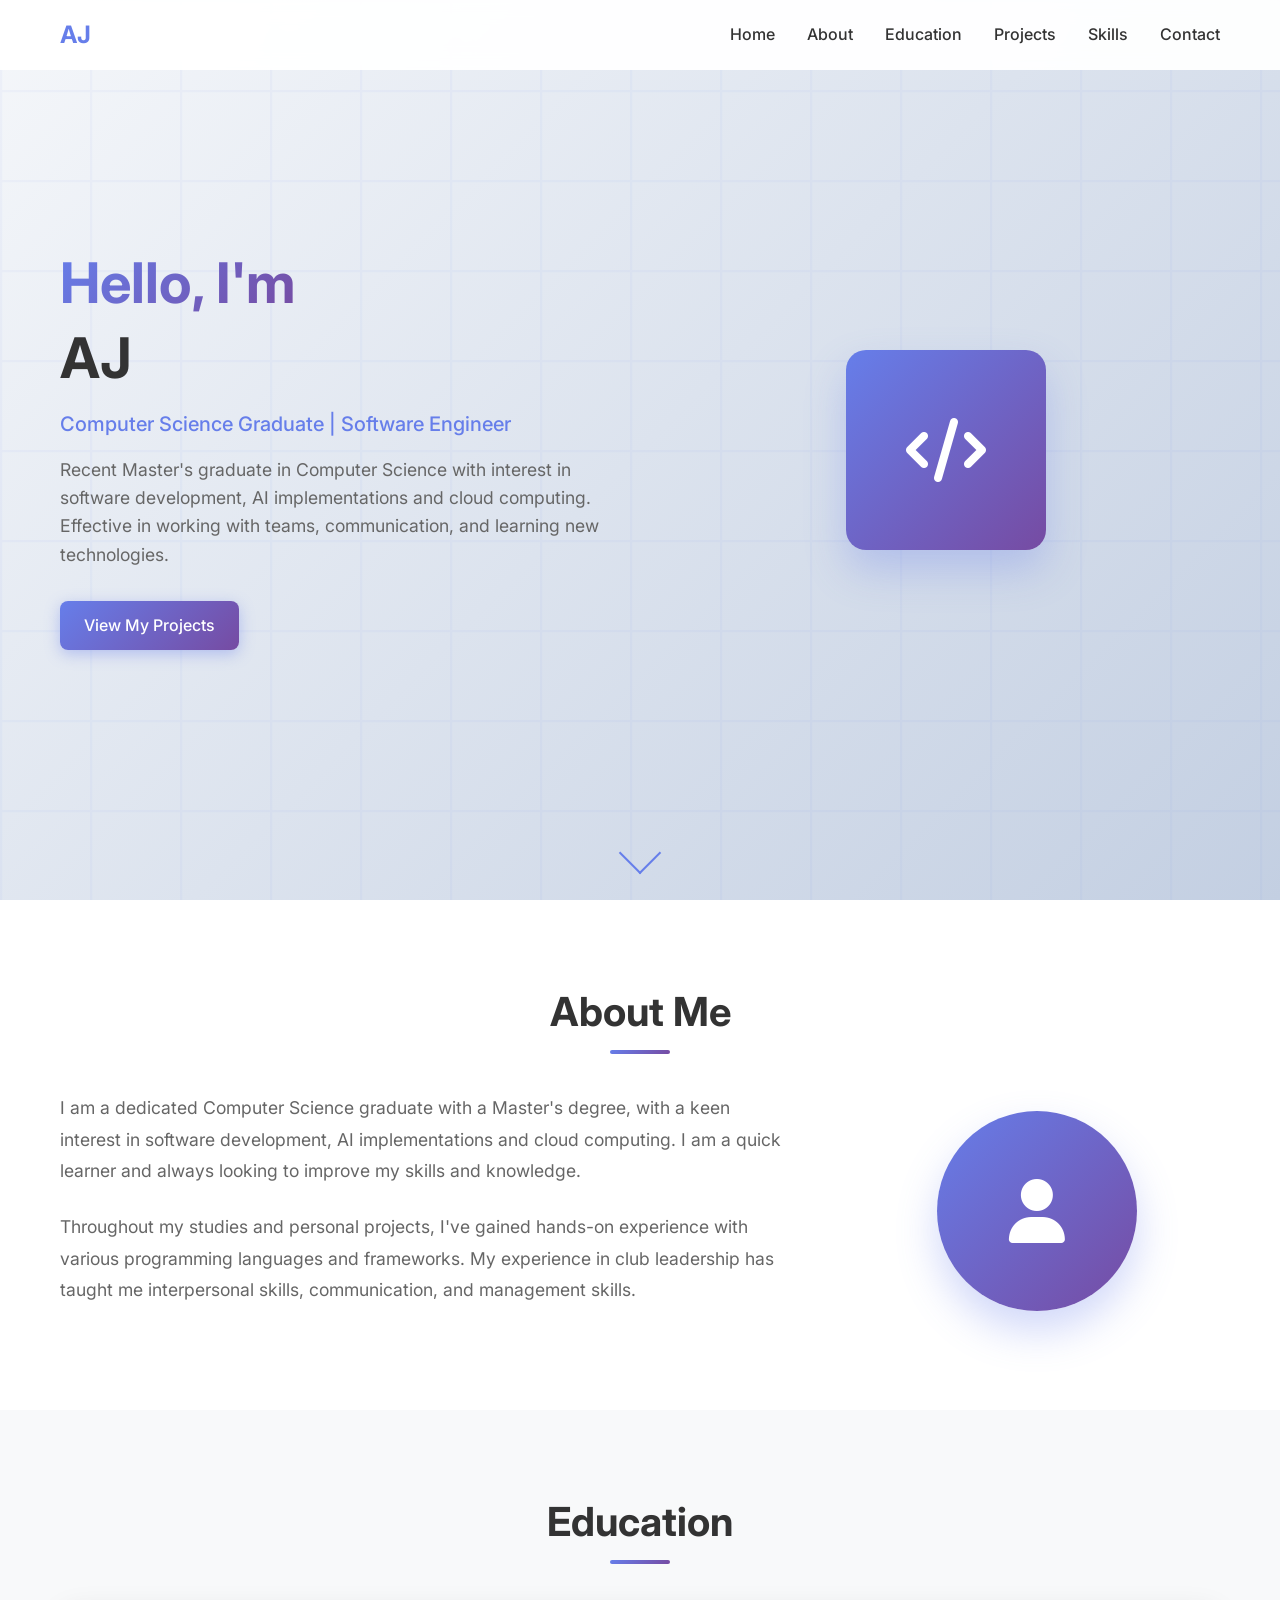
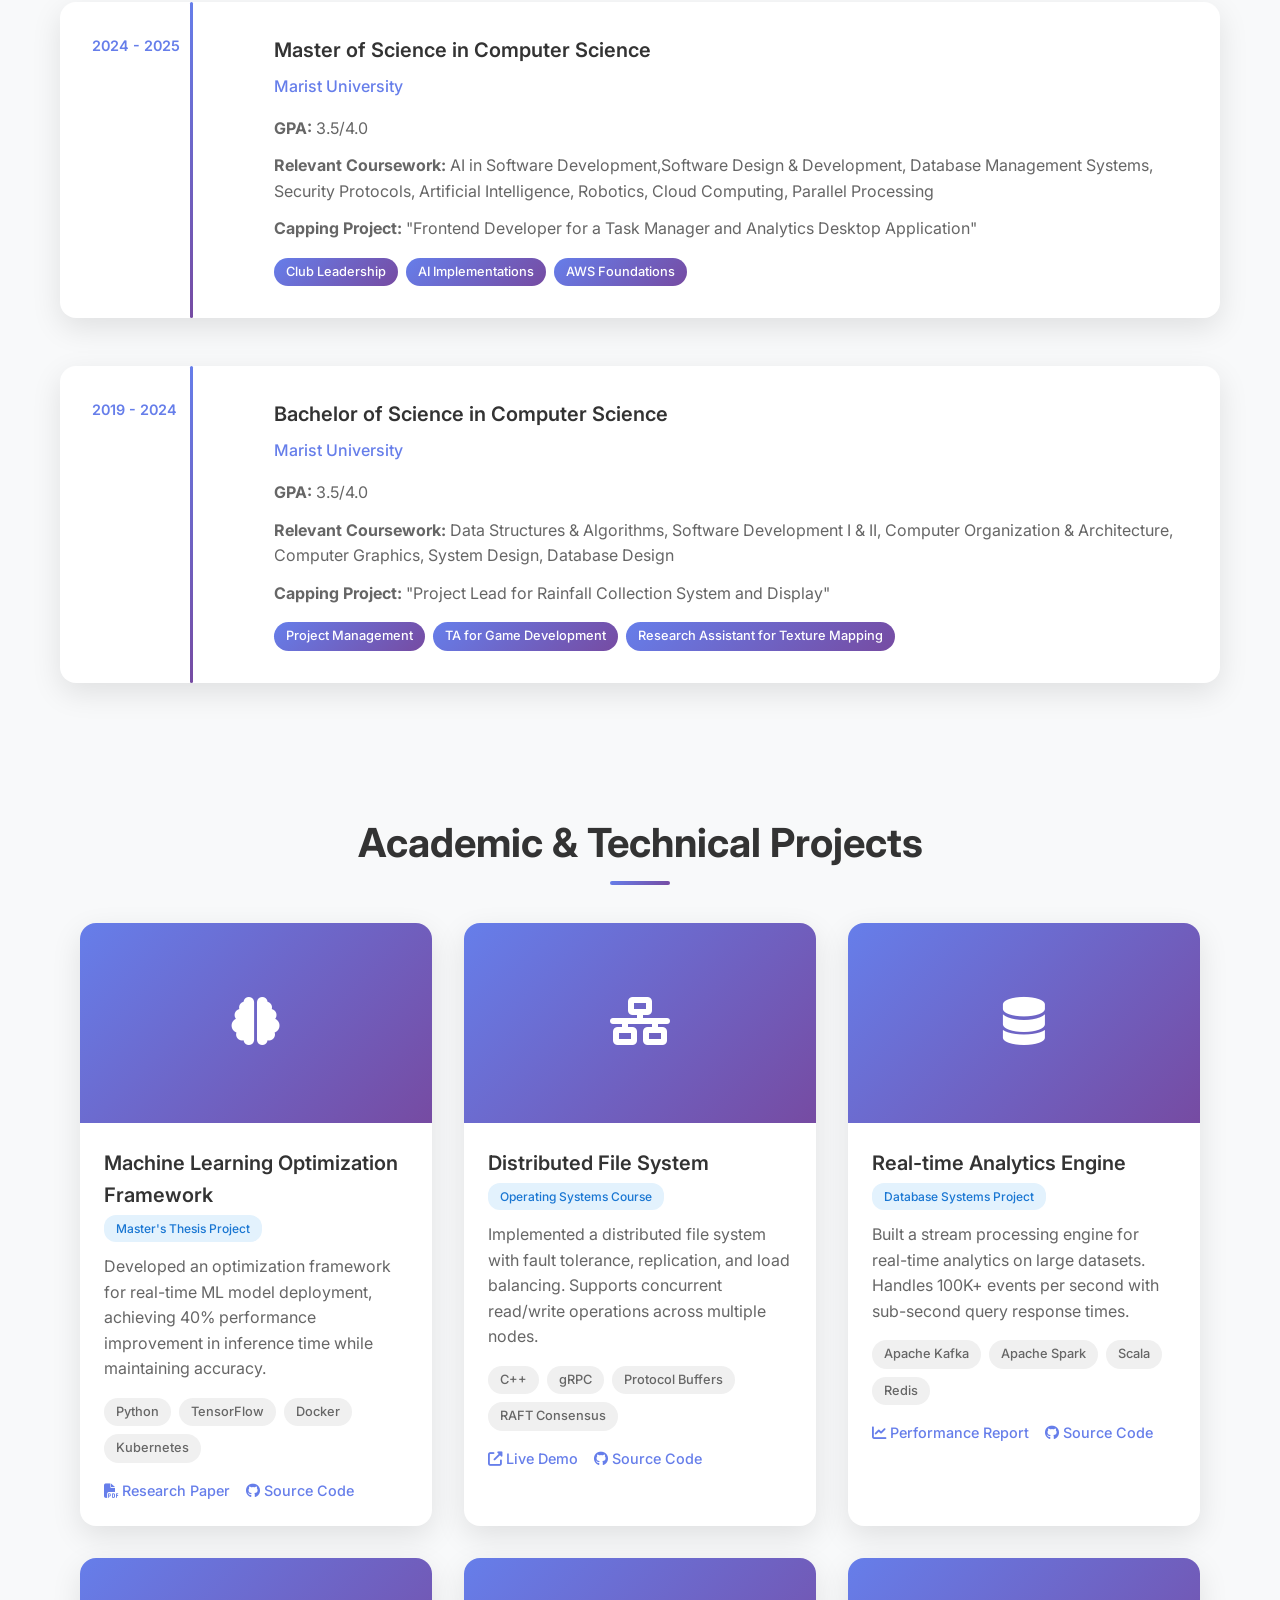
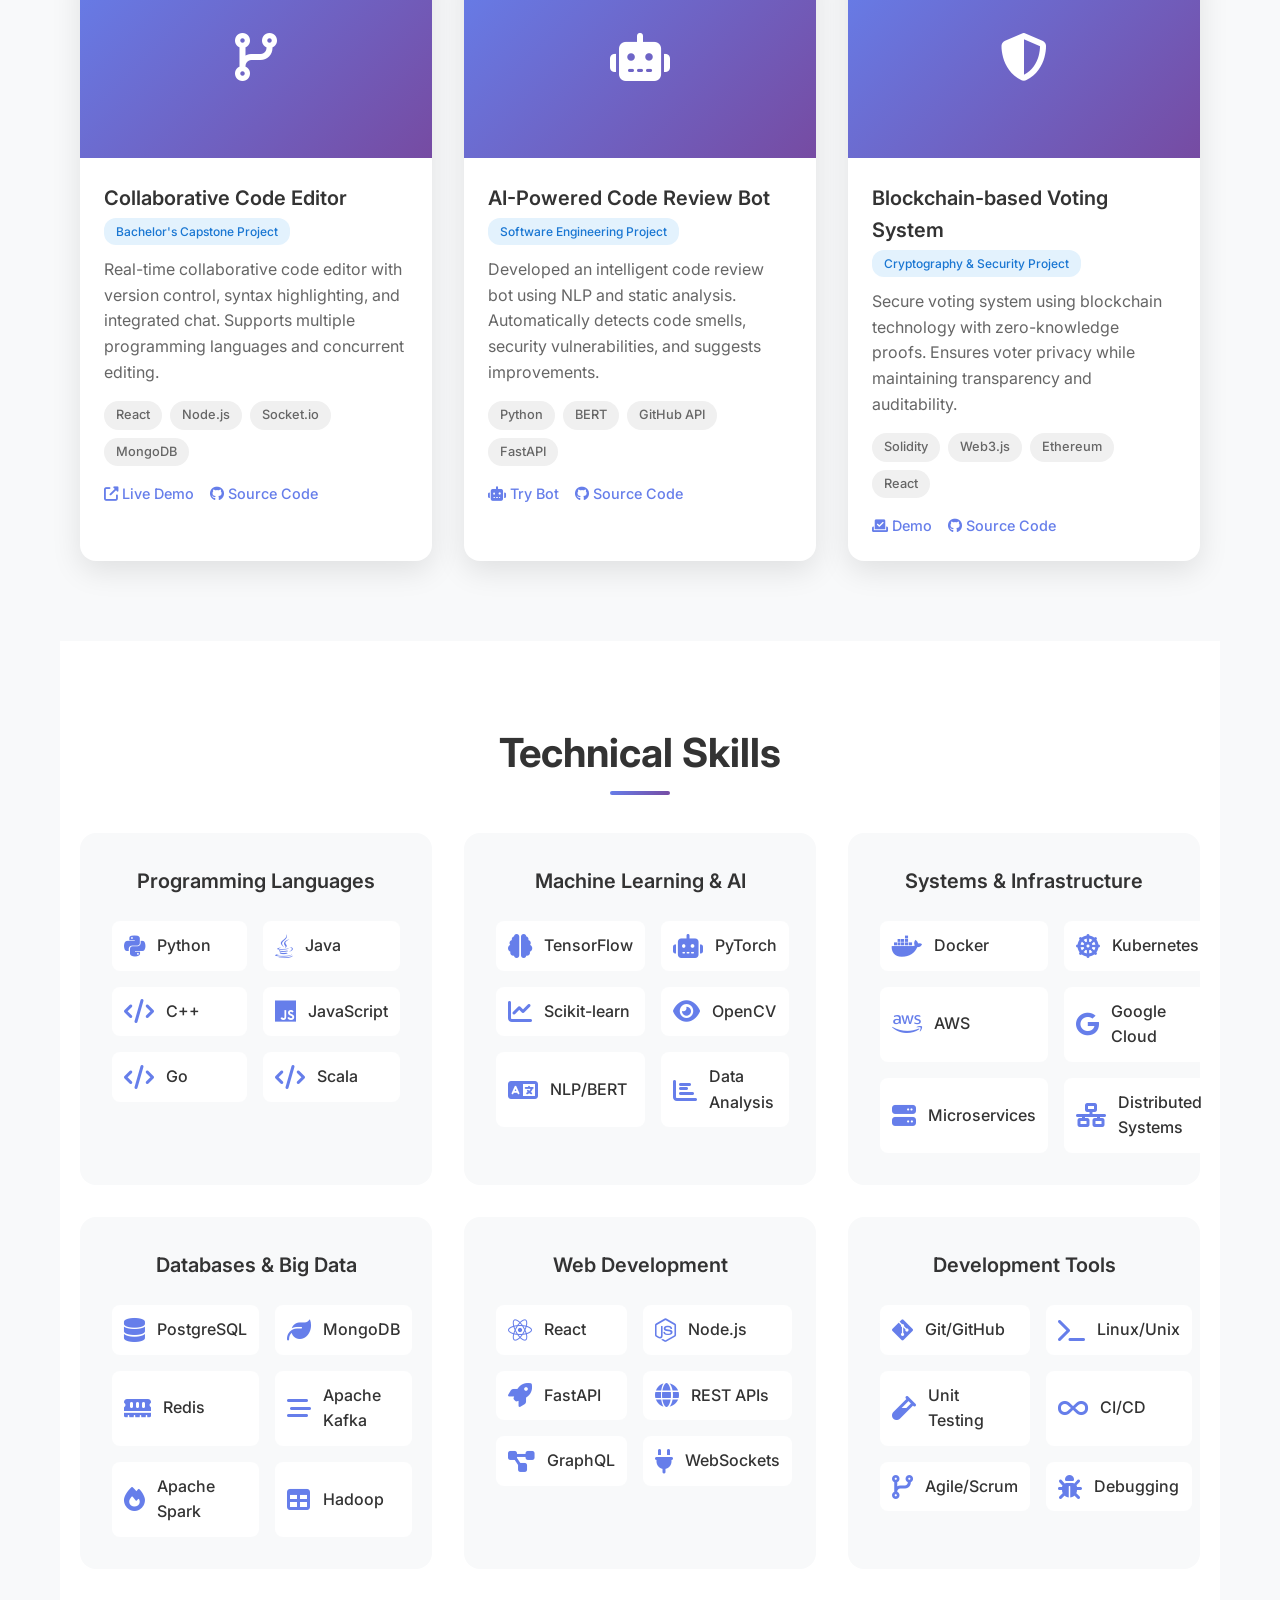
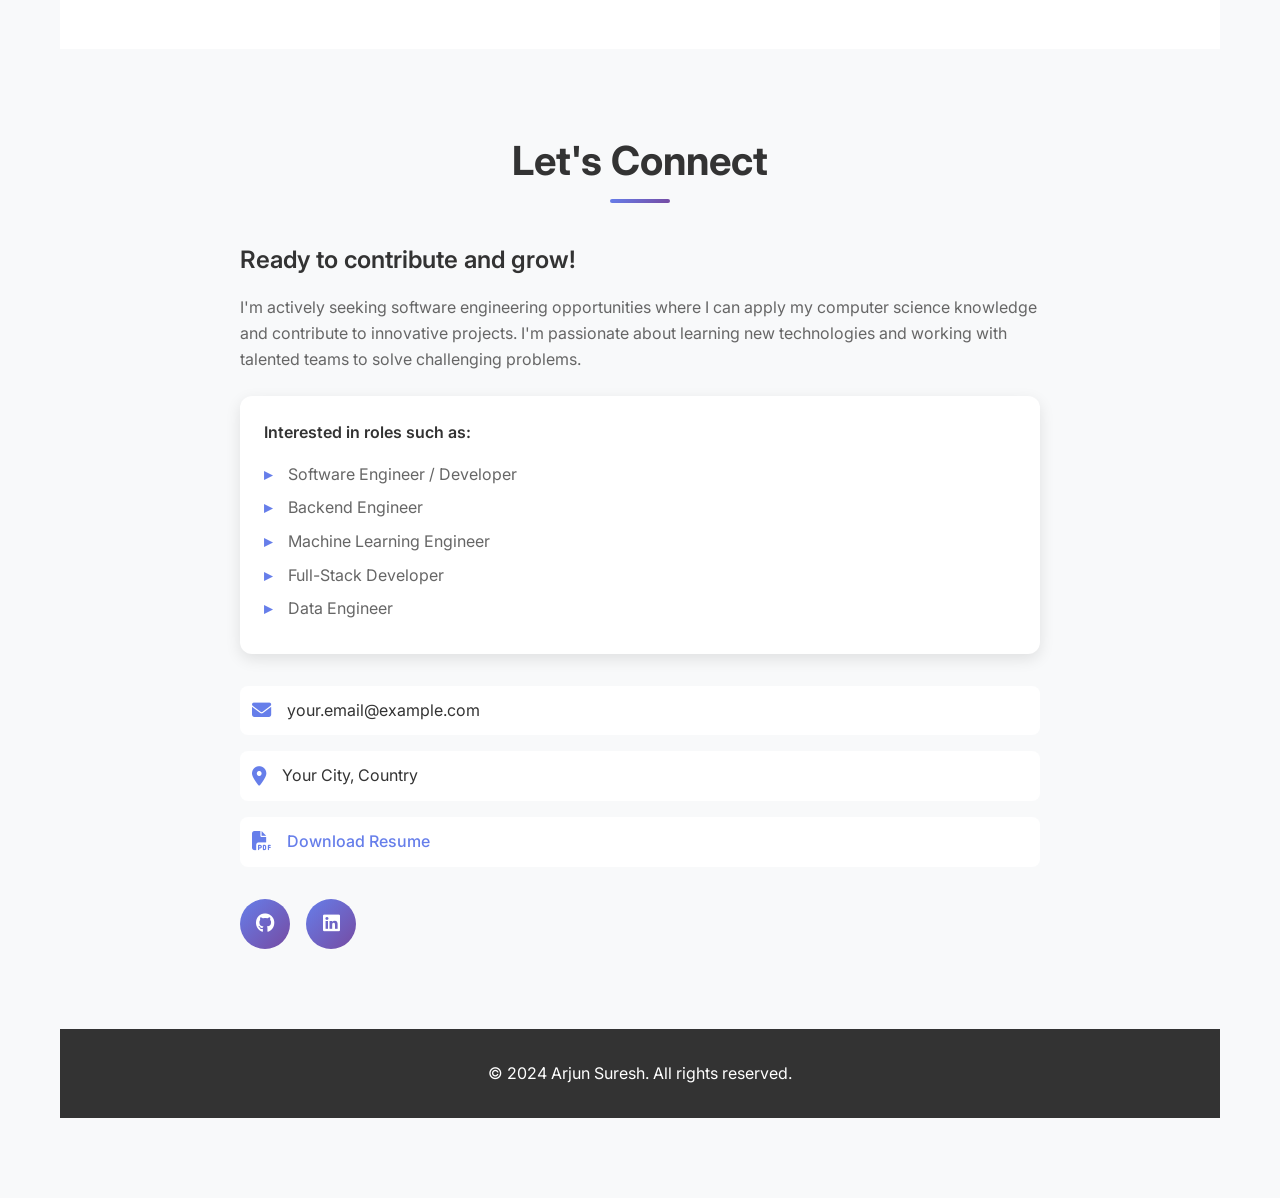
==== commit 966bb07e: "Updates to Template" ====
--- a/index.html
+++ b/index.html
@@ -556,10 +556,6 @@
                             <span>your.email@example.com</span>
                         </div>
                         <div class="contact-method">
-                            <i class="fas fa-phone"></i>
-                            <span>+1 (555) 123-4567</span>
-                        </div>
-                        <div class="contact-method">
                             <i class="fas fa-map-marker-alt"></i>
                             <span>Your City, Country</span>
                         </div>
@@ -575,29 +571,8 @@
                         <a href="#" class="social-link">
                             <i class="fab fa-linkedin"></i>
                         </a>
-                        <a href="#" class="social-link">
-                            <i class="fab fa-twitter"></i>
-                        </a>
-                        <a href="#" class="social-link">
-                            <i class="fab fa-instagram"></i>
-                        </a>
-                    </div>
-                </div>
-                <form class="contact-form">
-                    <div class="form-group">
-                        <input type="text" id="name" name="name" placeholder="Your Name" required>
-                    </div>
-                    <div class="form-group">
-                        <input type="email" id="email" name="email" placeholder="Your Email" required>
-                    </div>
-                    <div class="form-group">
-                        <input type="text" id="subject" name="subject" placeholder="Subject" required>
-                    </div>
-                    <div class="form-group">
-                        <textarea id="message" name="message" placeholder="Your Message" rows="5" required></textarea>
-                    </div>
-                    <button type="submit" class="btn btn-primary">Send Message</button>
-                </form>
+                    </div>
+                </div>
             </div>
         </div>
     </section>
@@ -605,7 +580,7 @@
     <!-- Footer -->
     <footer class="footer">
         <div class="container">
-            <p>&copy; 2024 Your Name. All rights reserved.</p>
+            <p>&copy; 2024 Arjun Suresh. All rights reserved.</p>
         </div>
     </footer>
 
--- a/styles.css
+++ b/styles.css
@@ -635,9 +635,10 @@
 }
 
 .contact-content {
-    display: grid;
-    grid-template-columns: 1fr 1fr;
-    gap: 4rem;
+    display: flex;
+    justify-content: center;
+    max-width: 800px;
+    margin: 0 auto;
 }
 
 .contact-info h3 {
@@ -744,39 +745,6 @@
 .social-link:hover {
     transform: translateY(-3px);
     box-shadow: 0 10px 20px rgba(102, 126, 234, 0.3);
-}
-
-.contact-form {
-    background: white;
-    padding: 2rem;
-    border-radius: 16px;
-    box-shadow: 0 10px 30px rgba(0, 0, 0, 0.1);
-}
-
-.form-group {
-    margin-bottom: 1.5rem;
-}
-
-.form-group input,
-.form-group textarea {
-    width: 100%;
-    padding: 1rem;
-    border: 2px solid #e0e0e0;
-    border-radius: 8px;
-    font-size: 1rem;
-    transition: border-color 0.3s ease;
-    font-family: inherit;
-}
-
-.form-group input:focus,
-.form-group textarea:focus {
-    outline: none;
-    border-color: #667eea;
-}
-
-.form-group textarea {
-    resize: vertical;
-    min-height: 120px;
 }
 
 /* ===== FOOTER ===== */
@@ -886,8 +854,9 @@
     }
 
     .contact-content {
-        grid-template-columns: 1fr;
-        gap: 2rem;
+        flex-direction: column;
+        max-width: 100%;
+        padding: 0 1rem;
     }
 
     .skill-items {
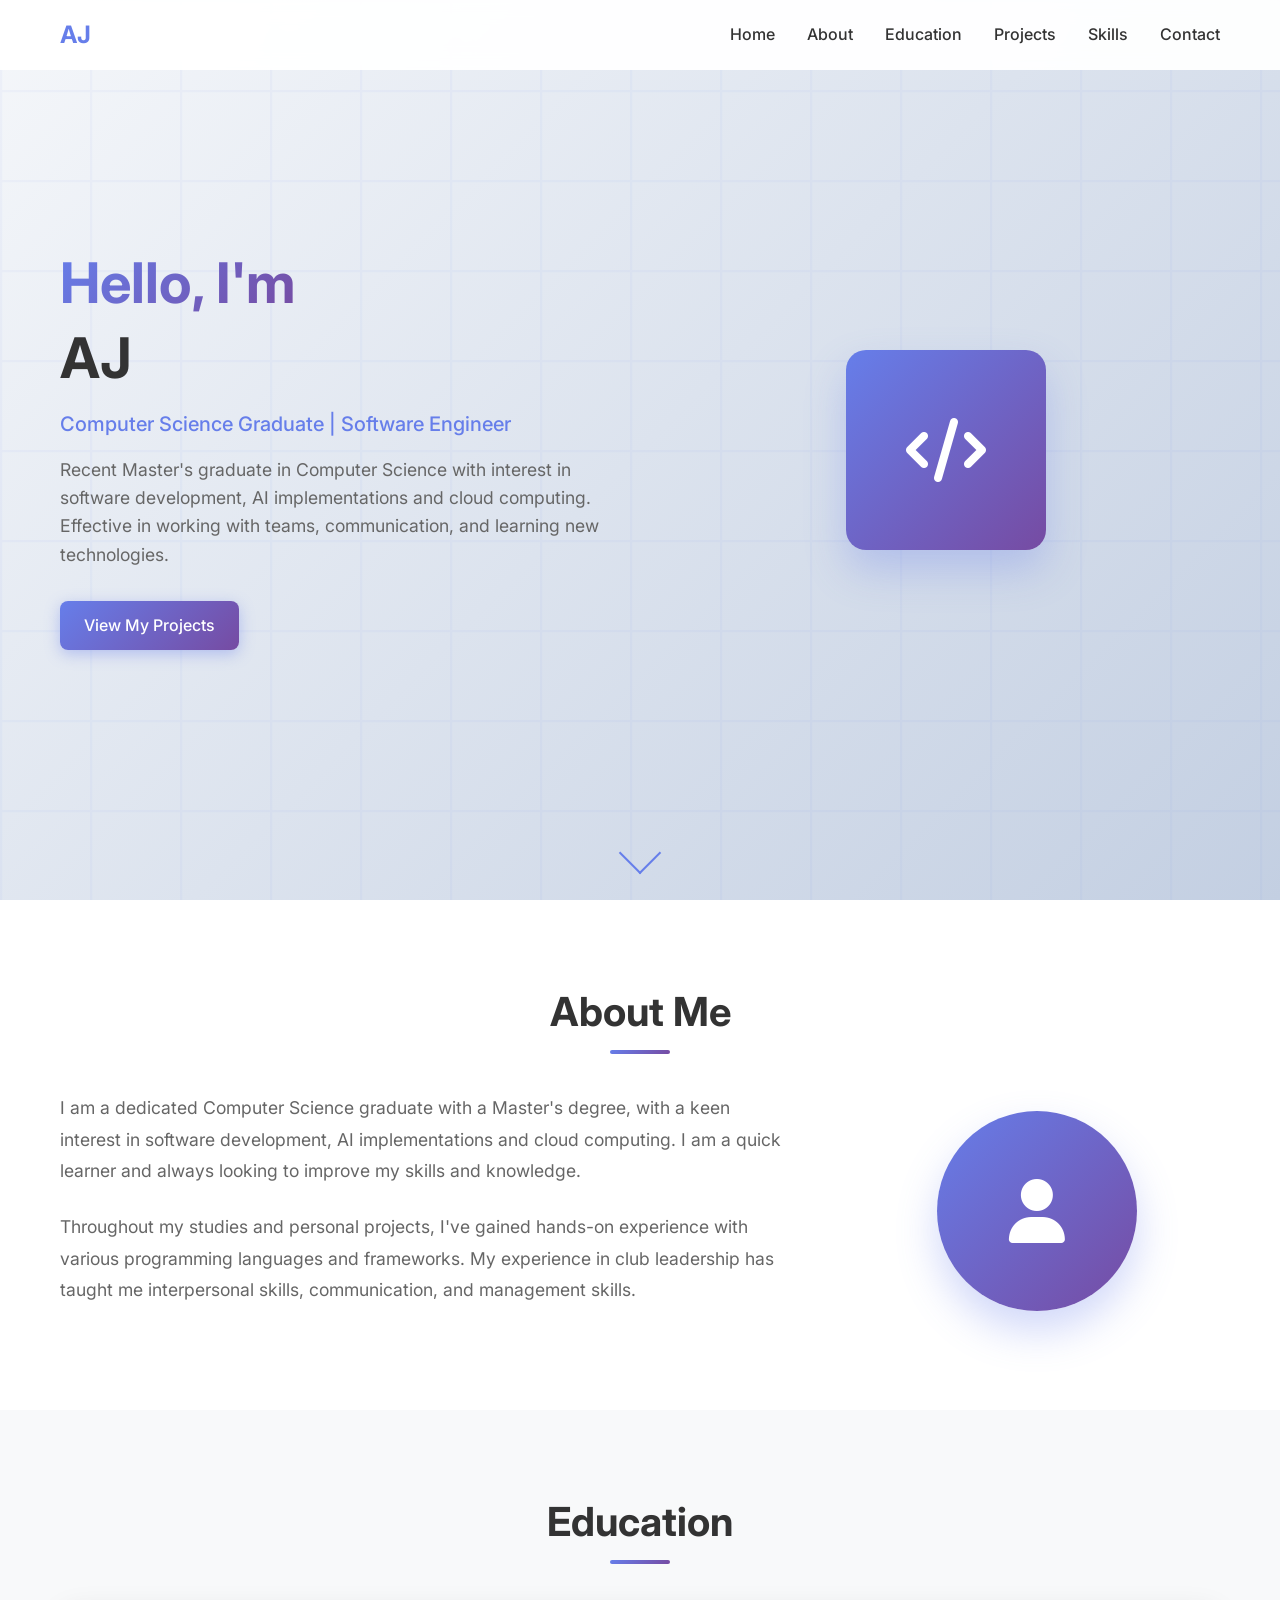
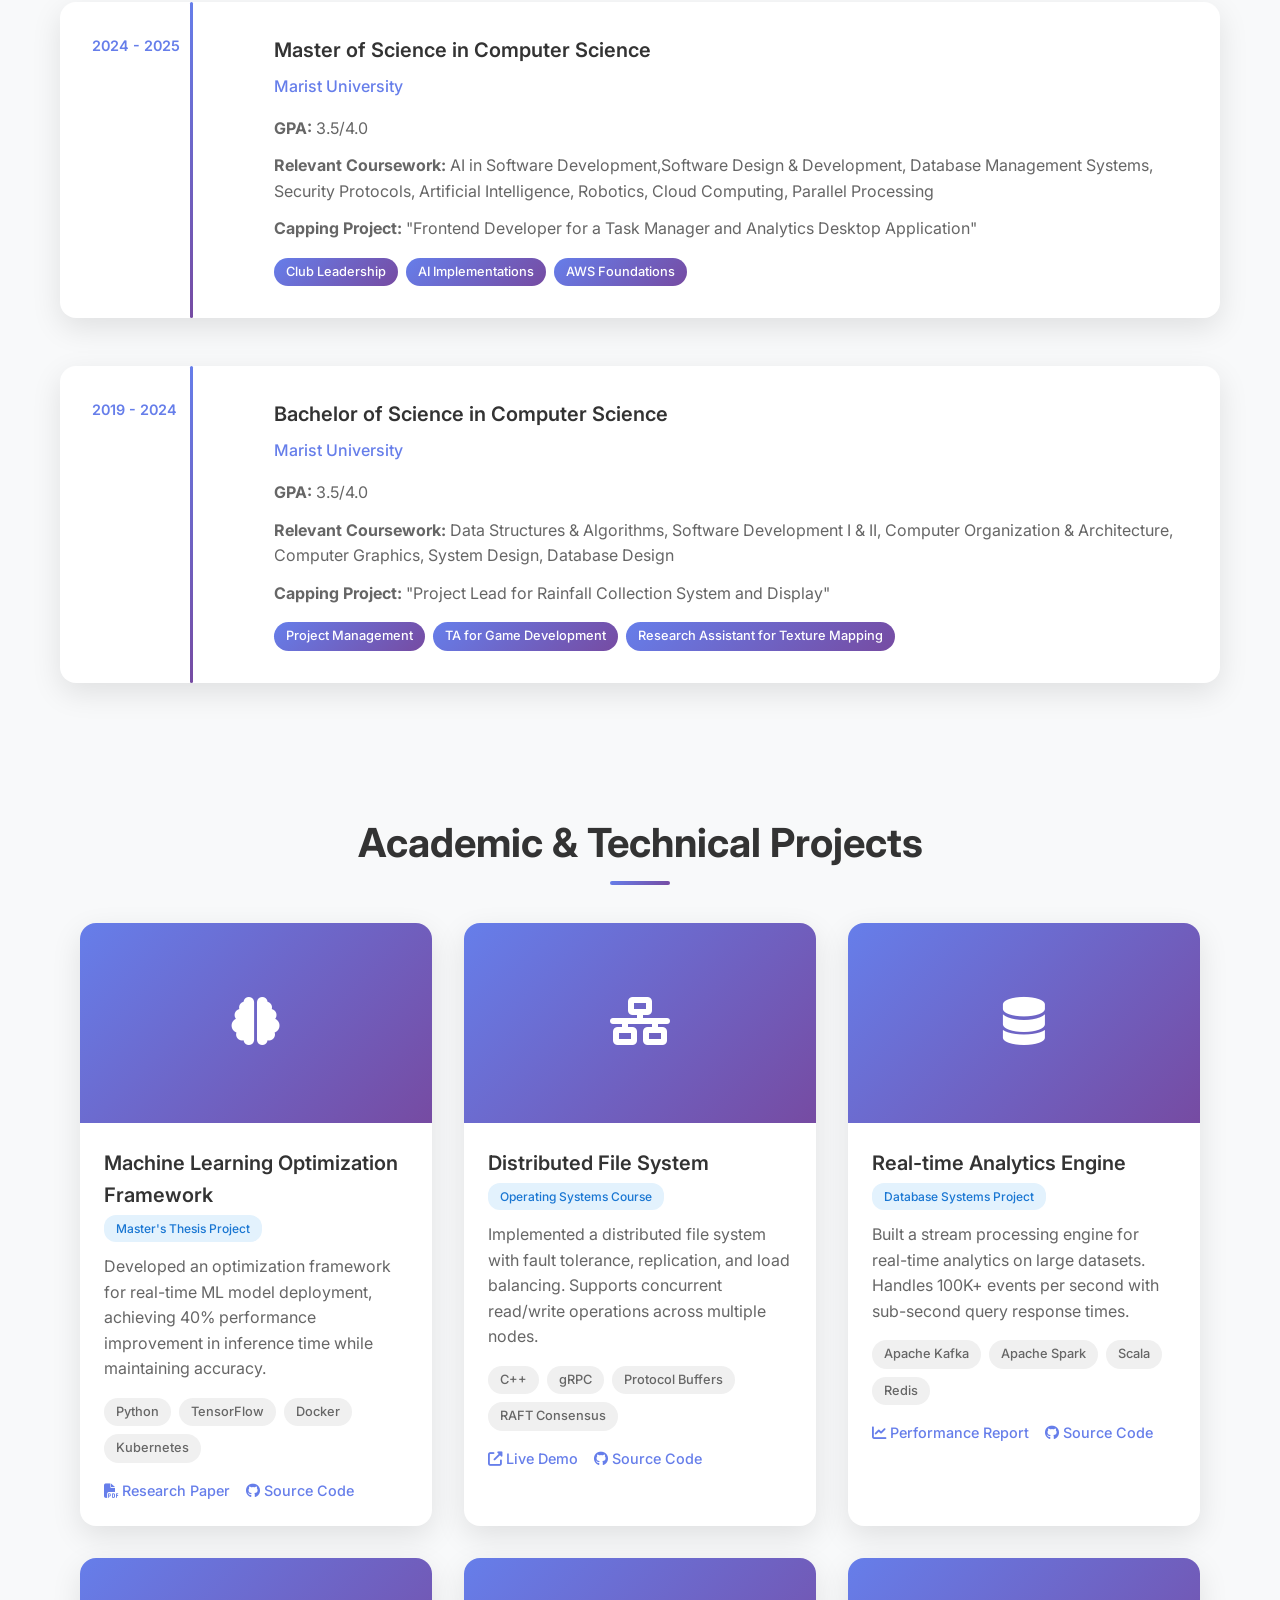
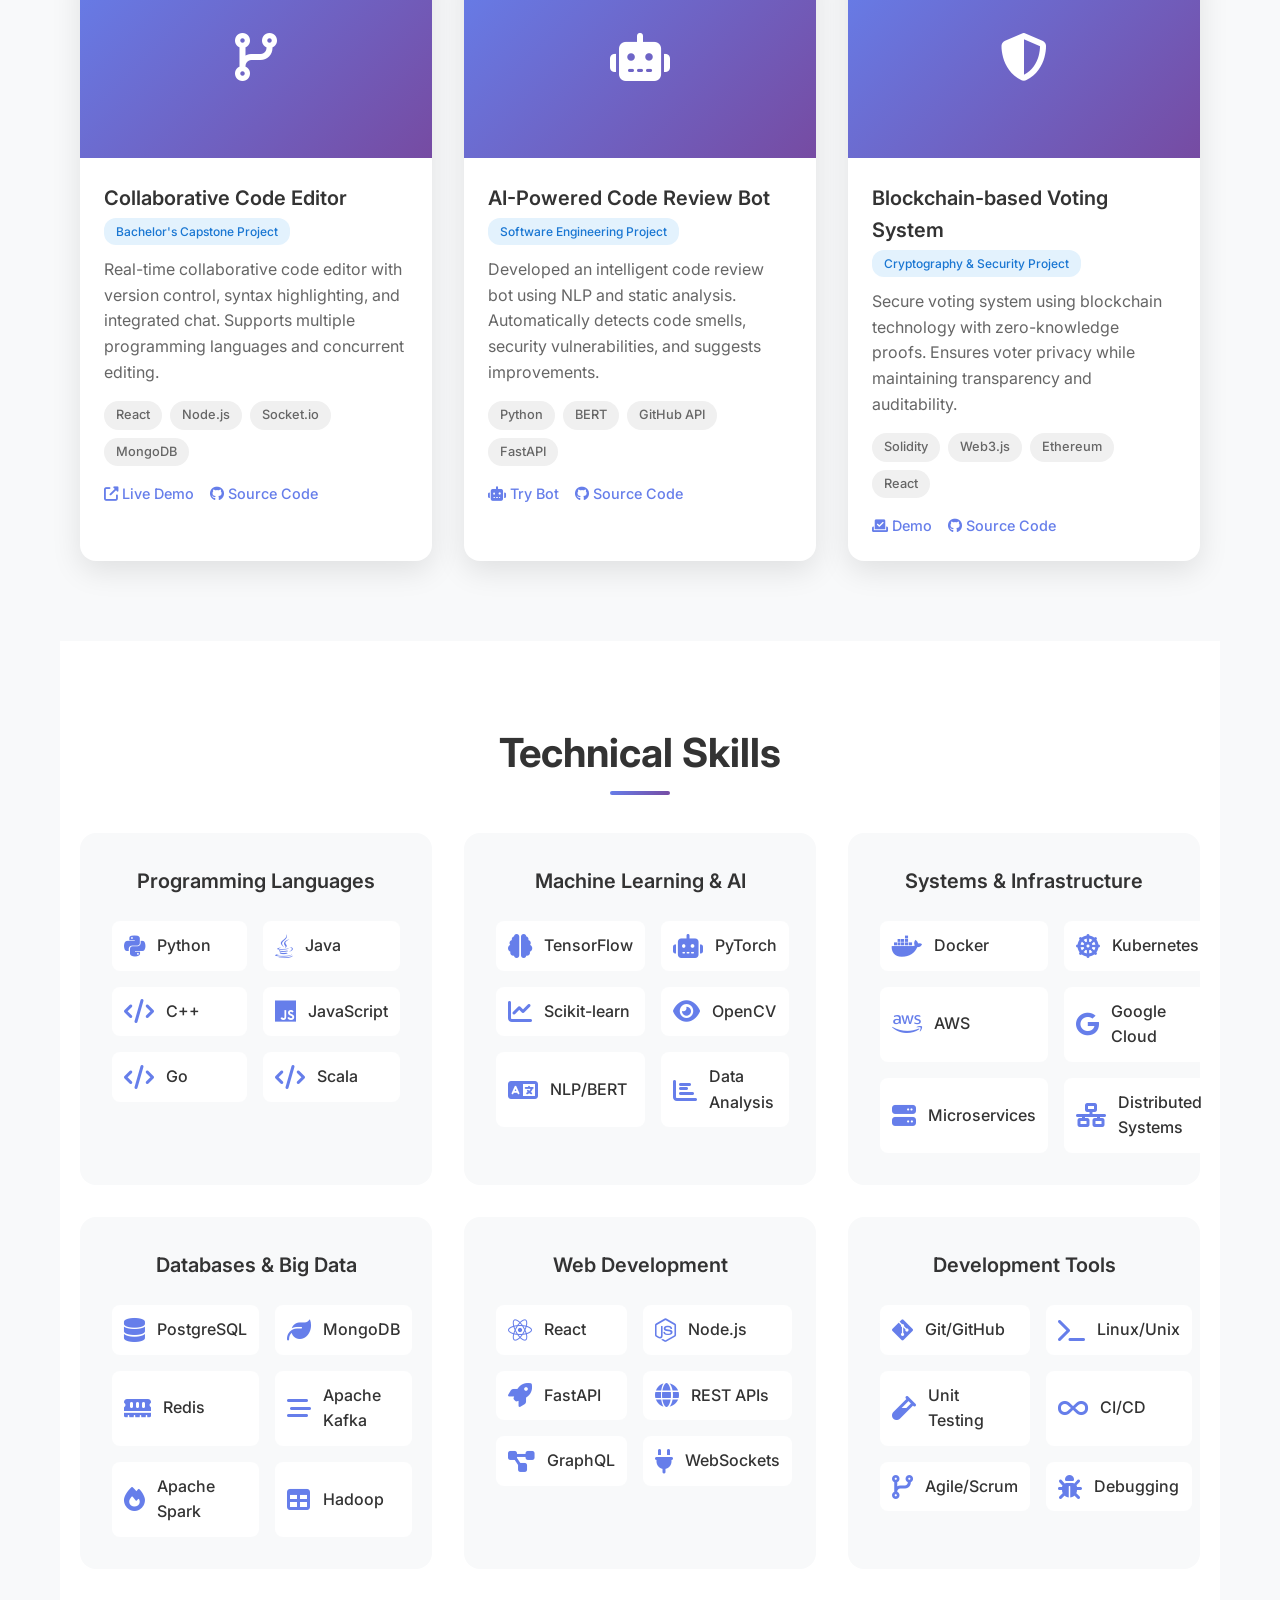
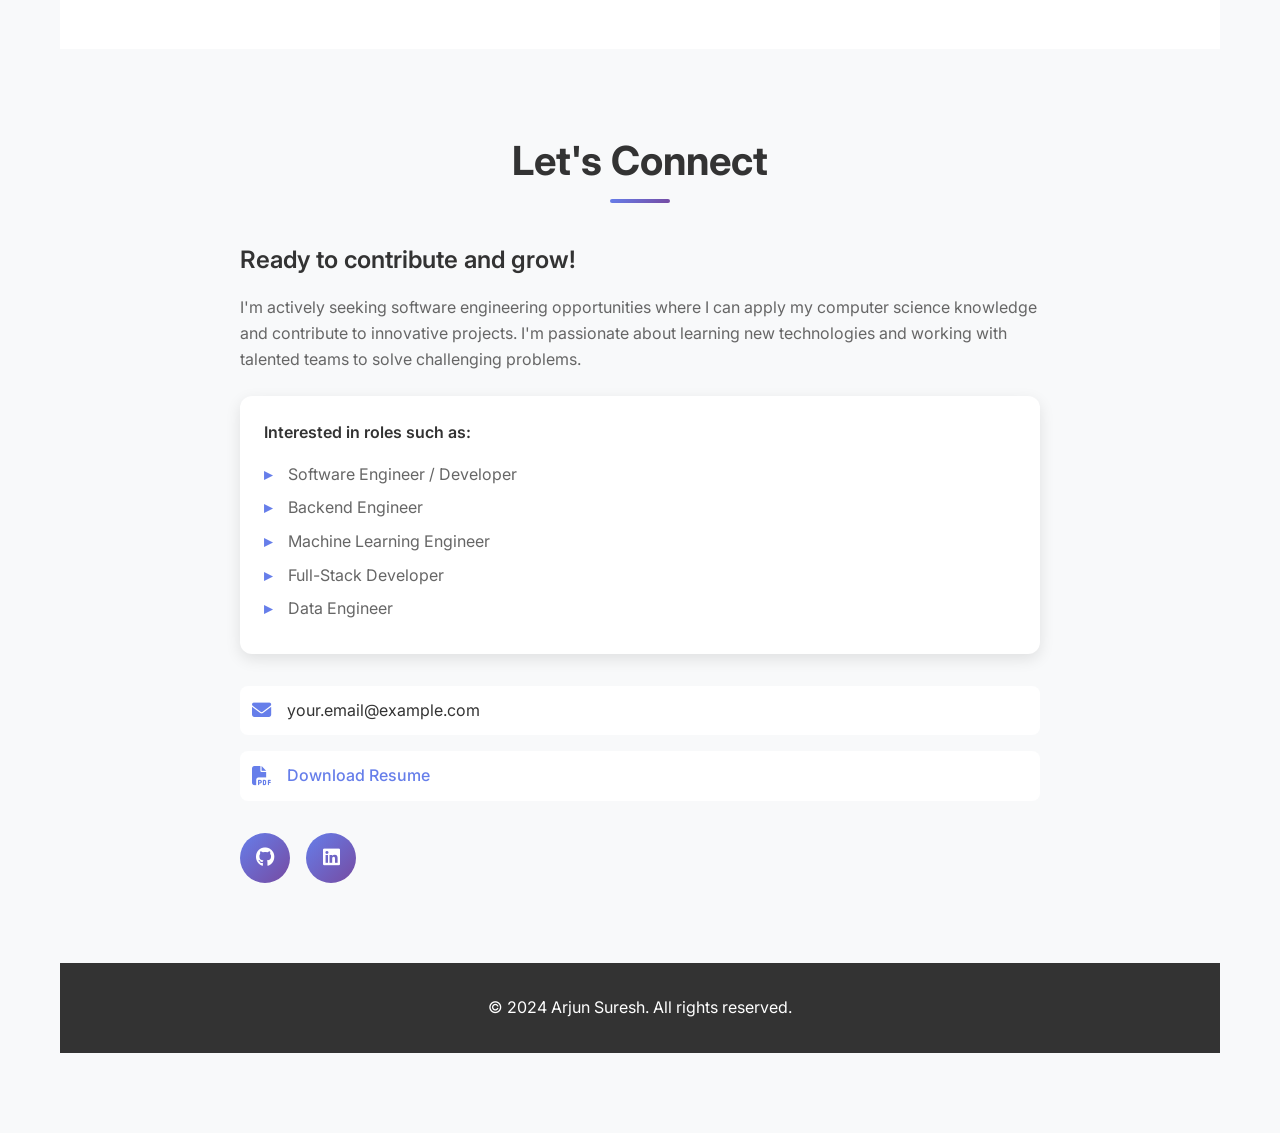
==== commit d8c28ba5: "Title Update" ====
--- a/index.html
+++ b/index.html
@@ -3,7 +3,7 @@
 <head>
     <meta charset="UTF-8">
     <meta name="viewport" content="width=device-width, initial-scale=1.0">
-    <title>Your Name - Computer Science Graduate</title>
+    <title>Arjun Suresh - Computer Science Graduate</title>
     <meta name="description" content="Recent Computer Science Master's graduate portfolio showcasing technical projects and skills">
     
     <!-- CSS -->
@@ -556,10 +556,6 @@
                             <span>your.email@example.com</span>
                         </div>
                         <div class="contact-method">
-                            <i class="fas fa-map-marker-alt"></i>
-                            <span>Your City, Country</span>
-                        </div>
-                        <div class="contact-method">
                             <i class="fas fa-file-pdf"></i>
                             <span><a href="#" class="resume-link">Download Resume</a></span>
                         </div>
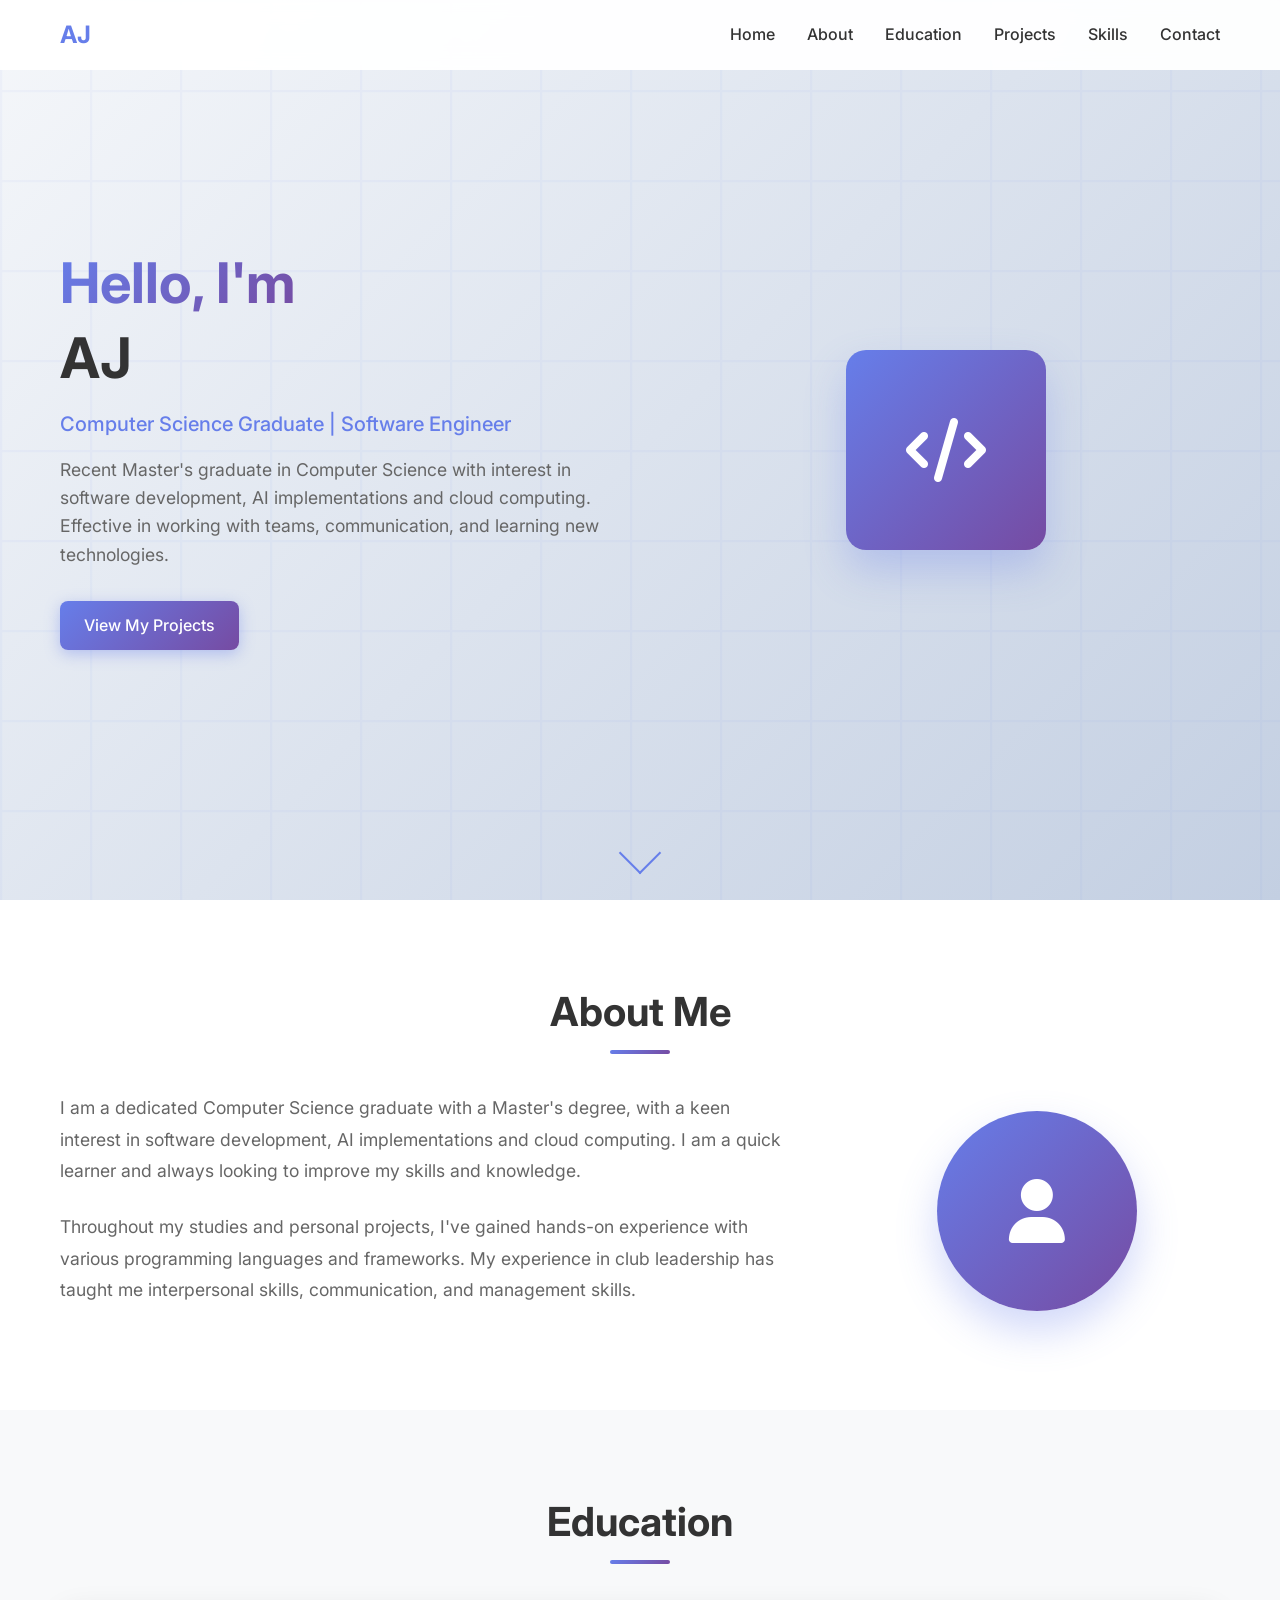
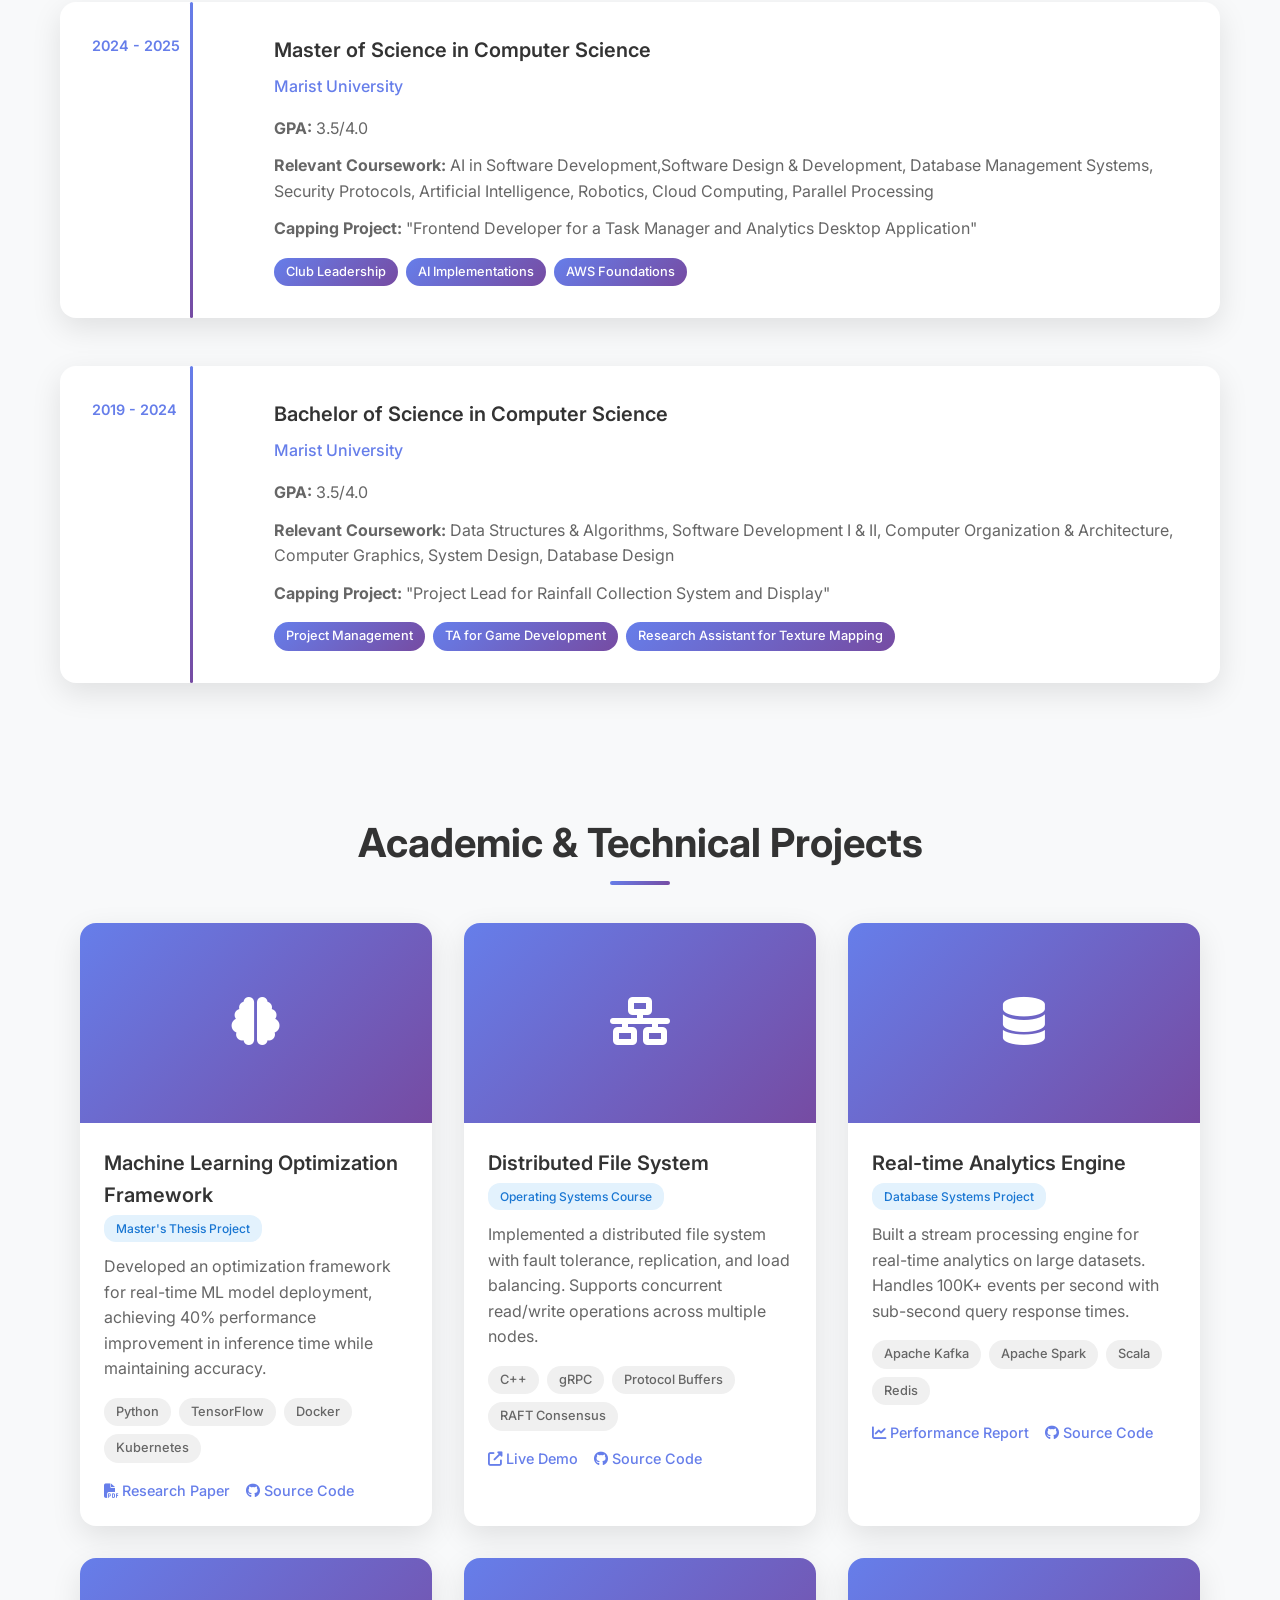
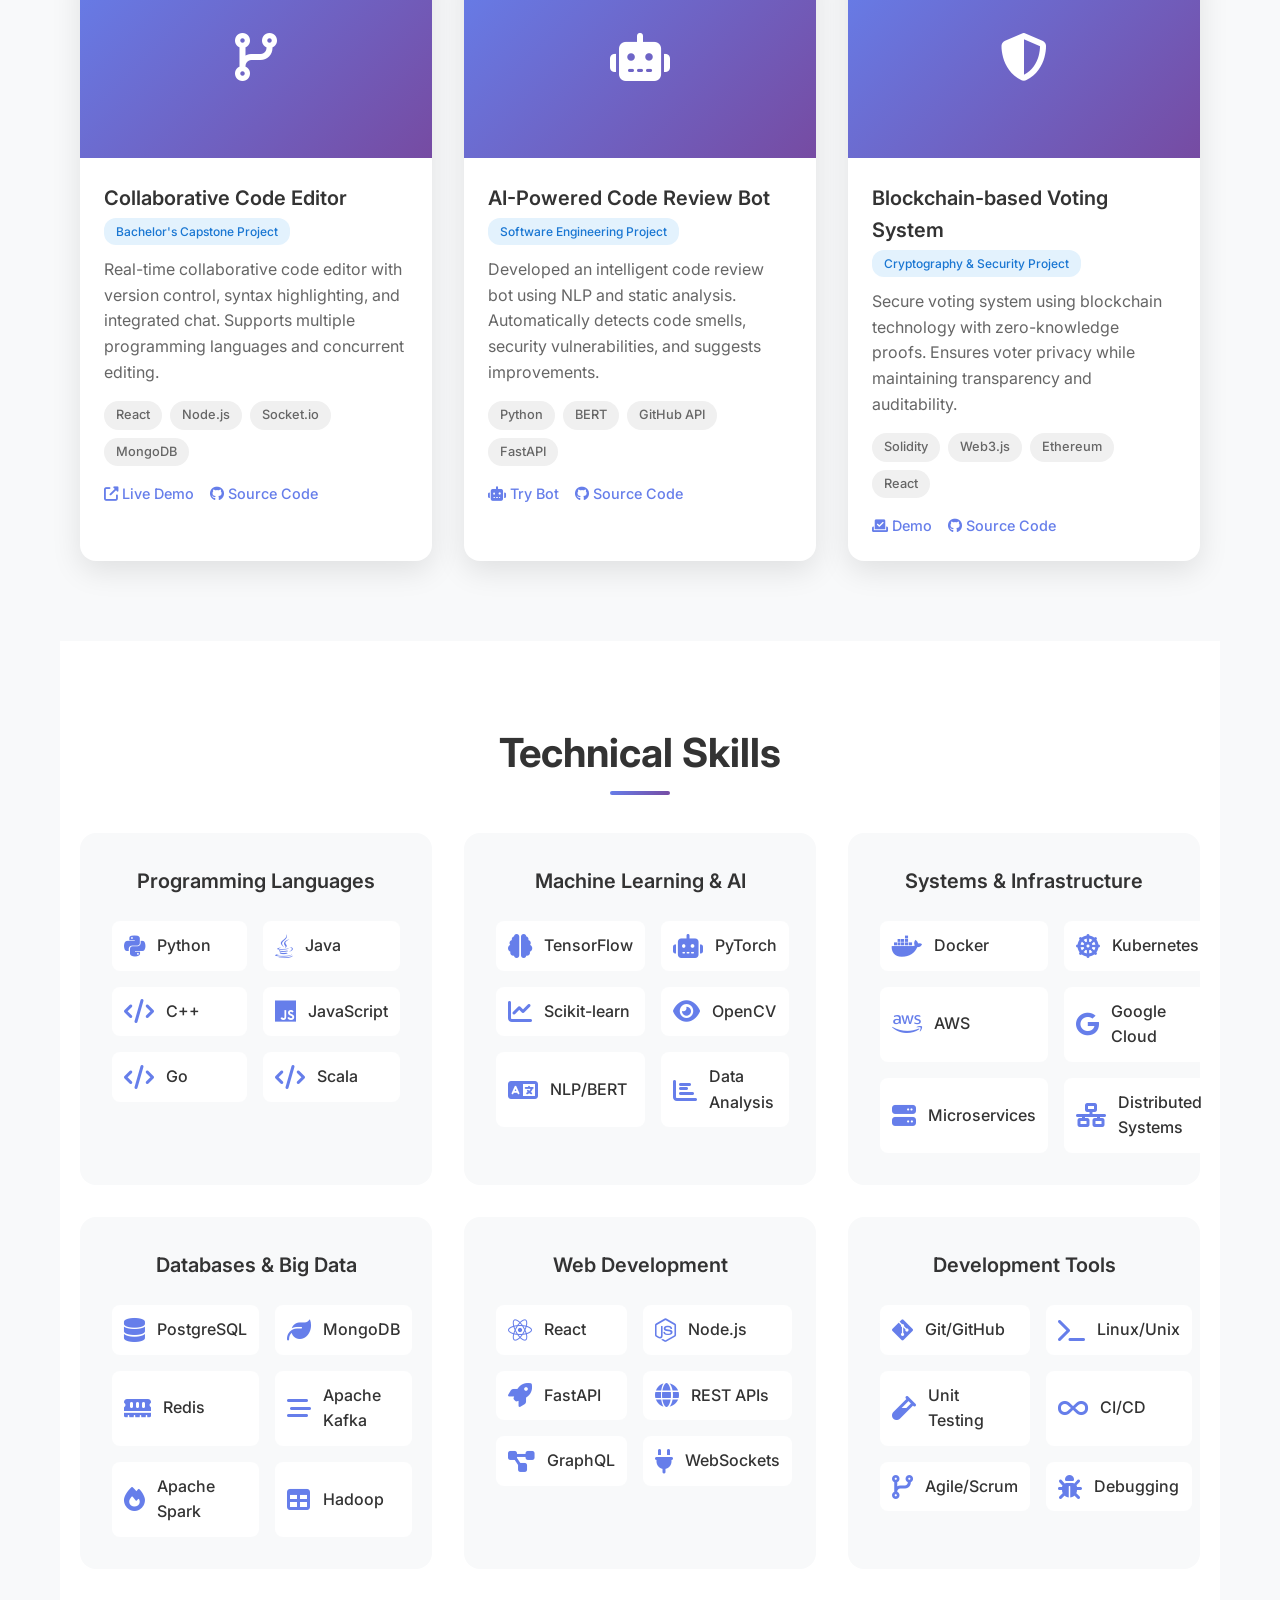
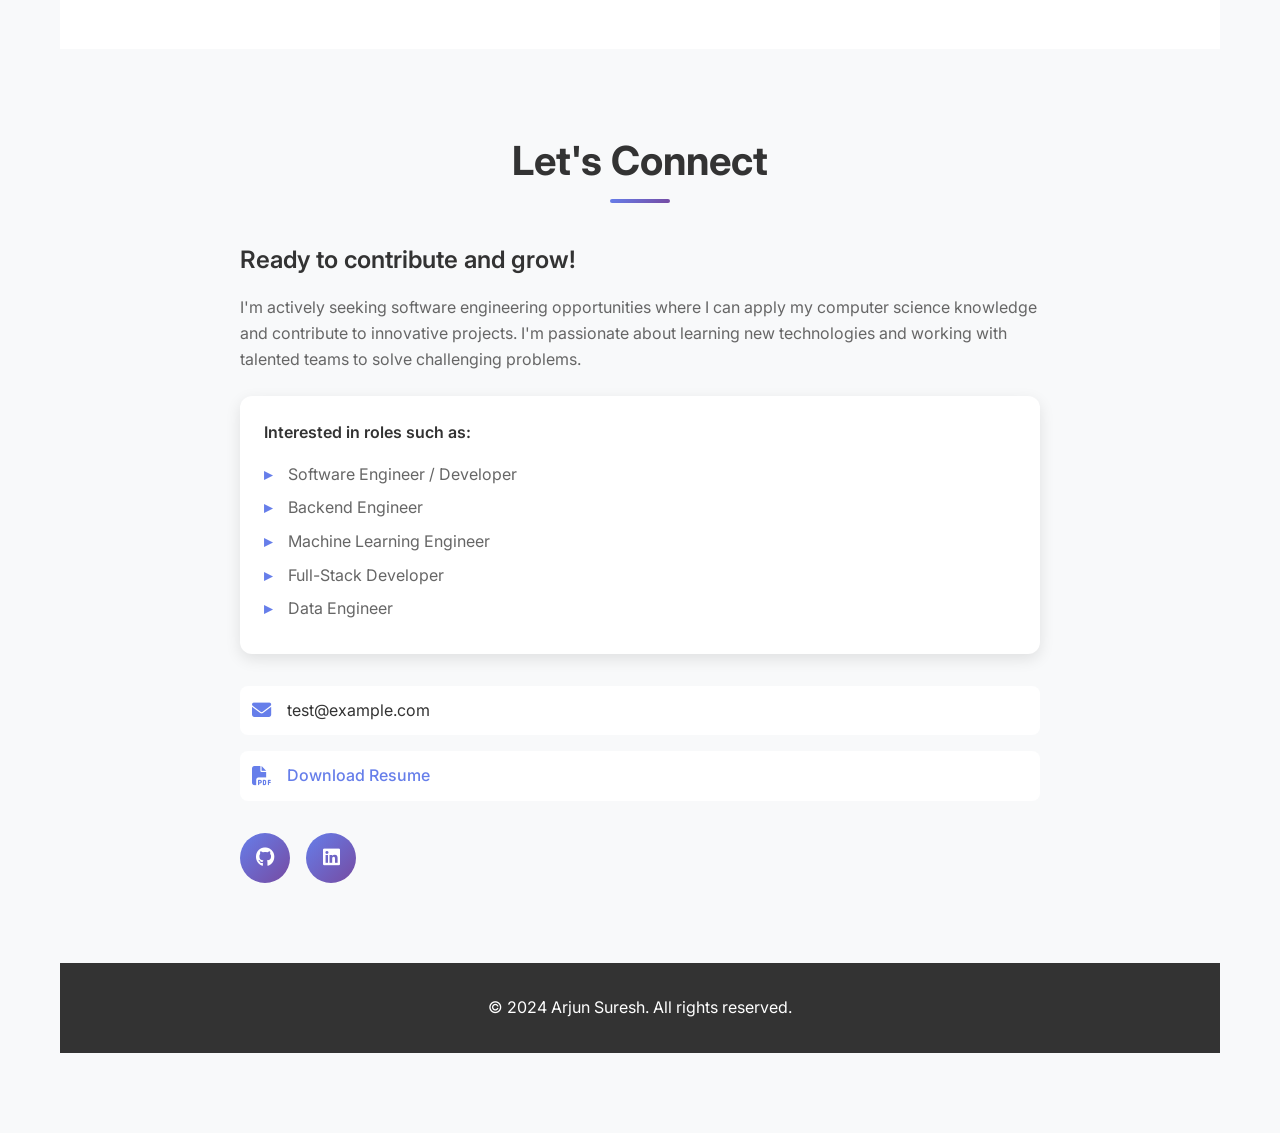
==== commit a0471dd4: "Template - Email" ====
--- a/index.html
+++ b/index.html
@@ -553,7 +553,7 @@
                     <div class="contact-methods">
                         <div class="contact-method">
                             <i class="fas fa-envelope"></i>
-                            <span>your.email@example.com</span>
+                            <span>test@example.com</span>
                         </div>
                         <div class="contact-method">
                             <i class="fas fa-file-pdf"></i>
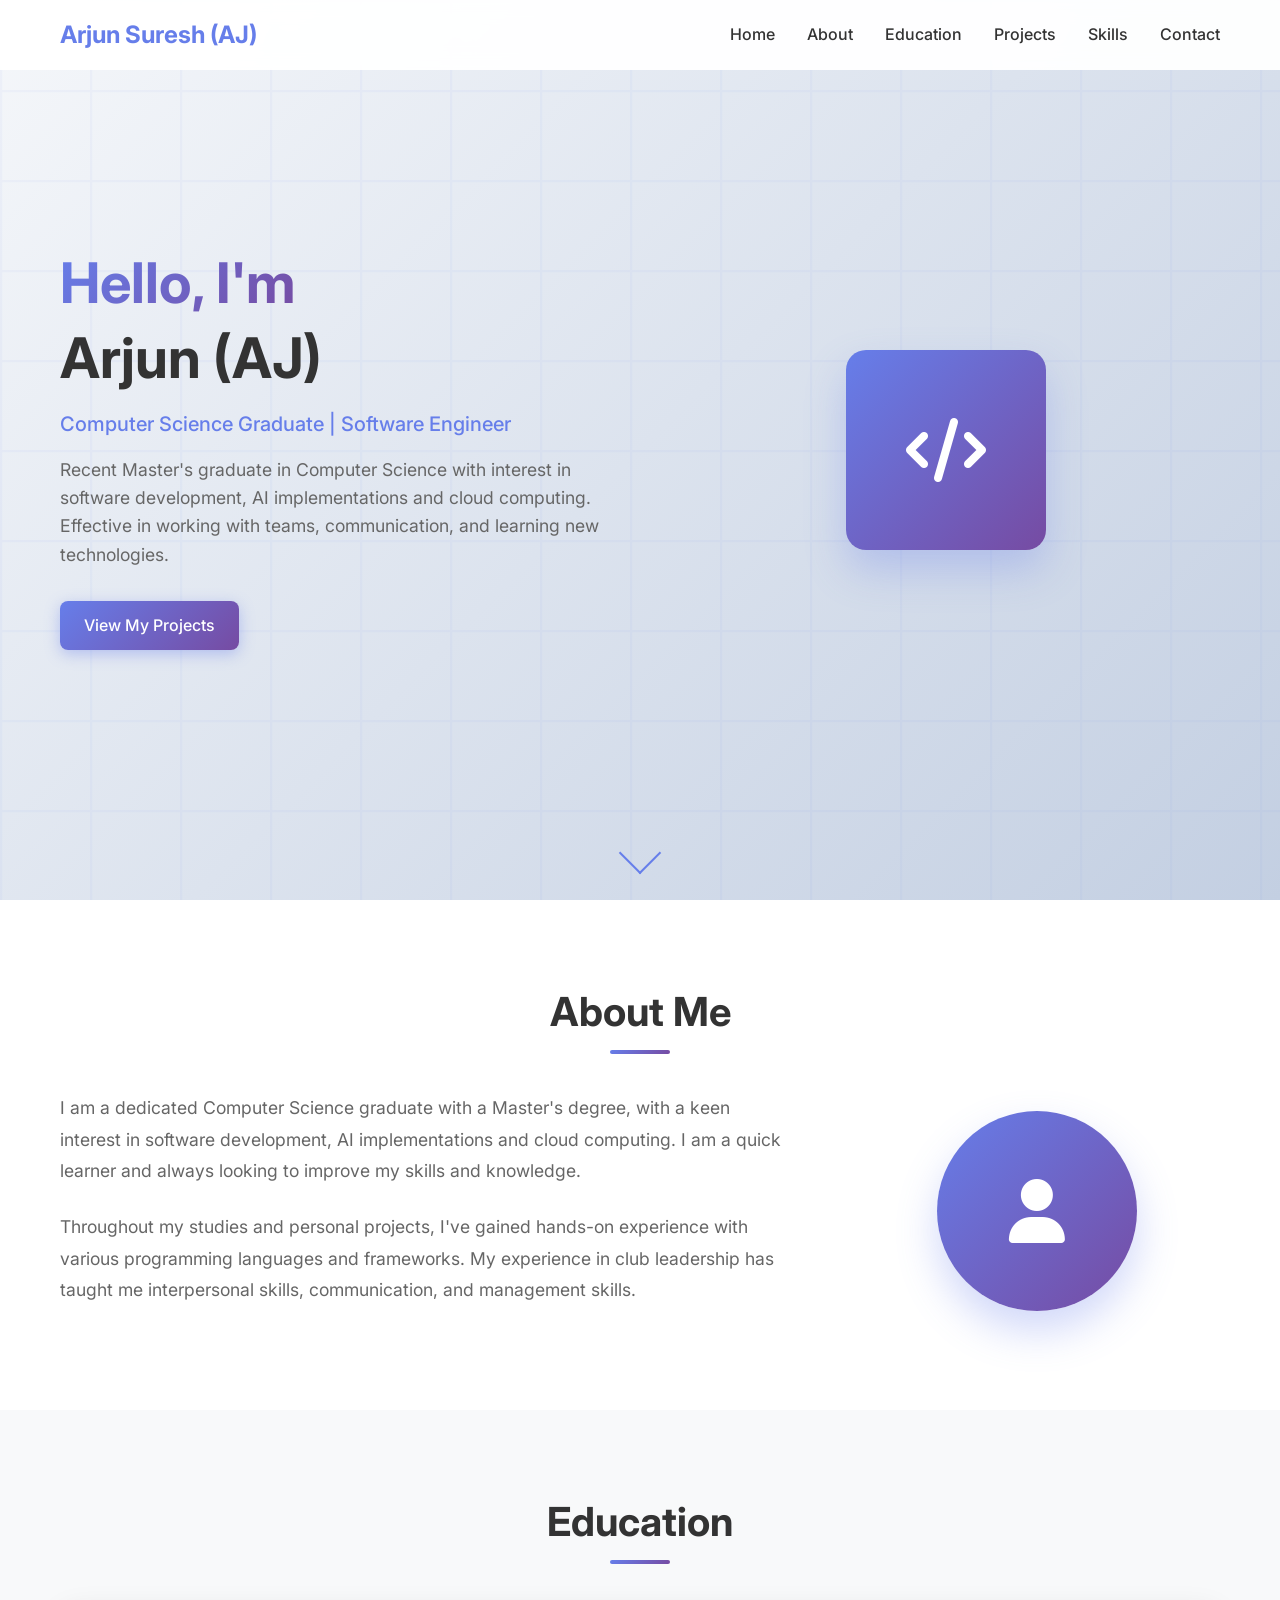
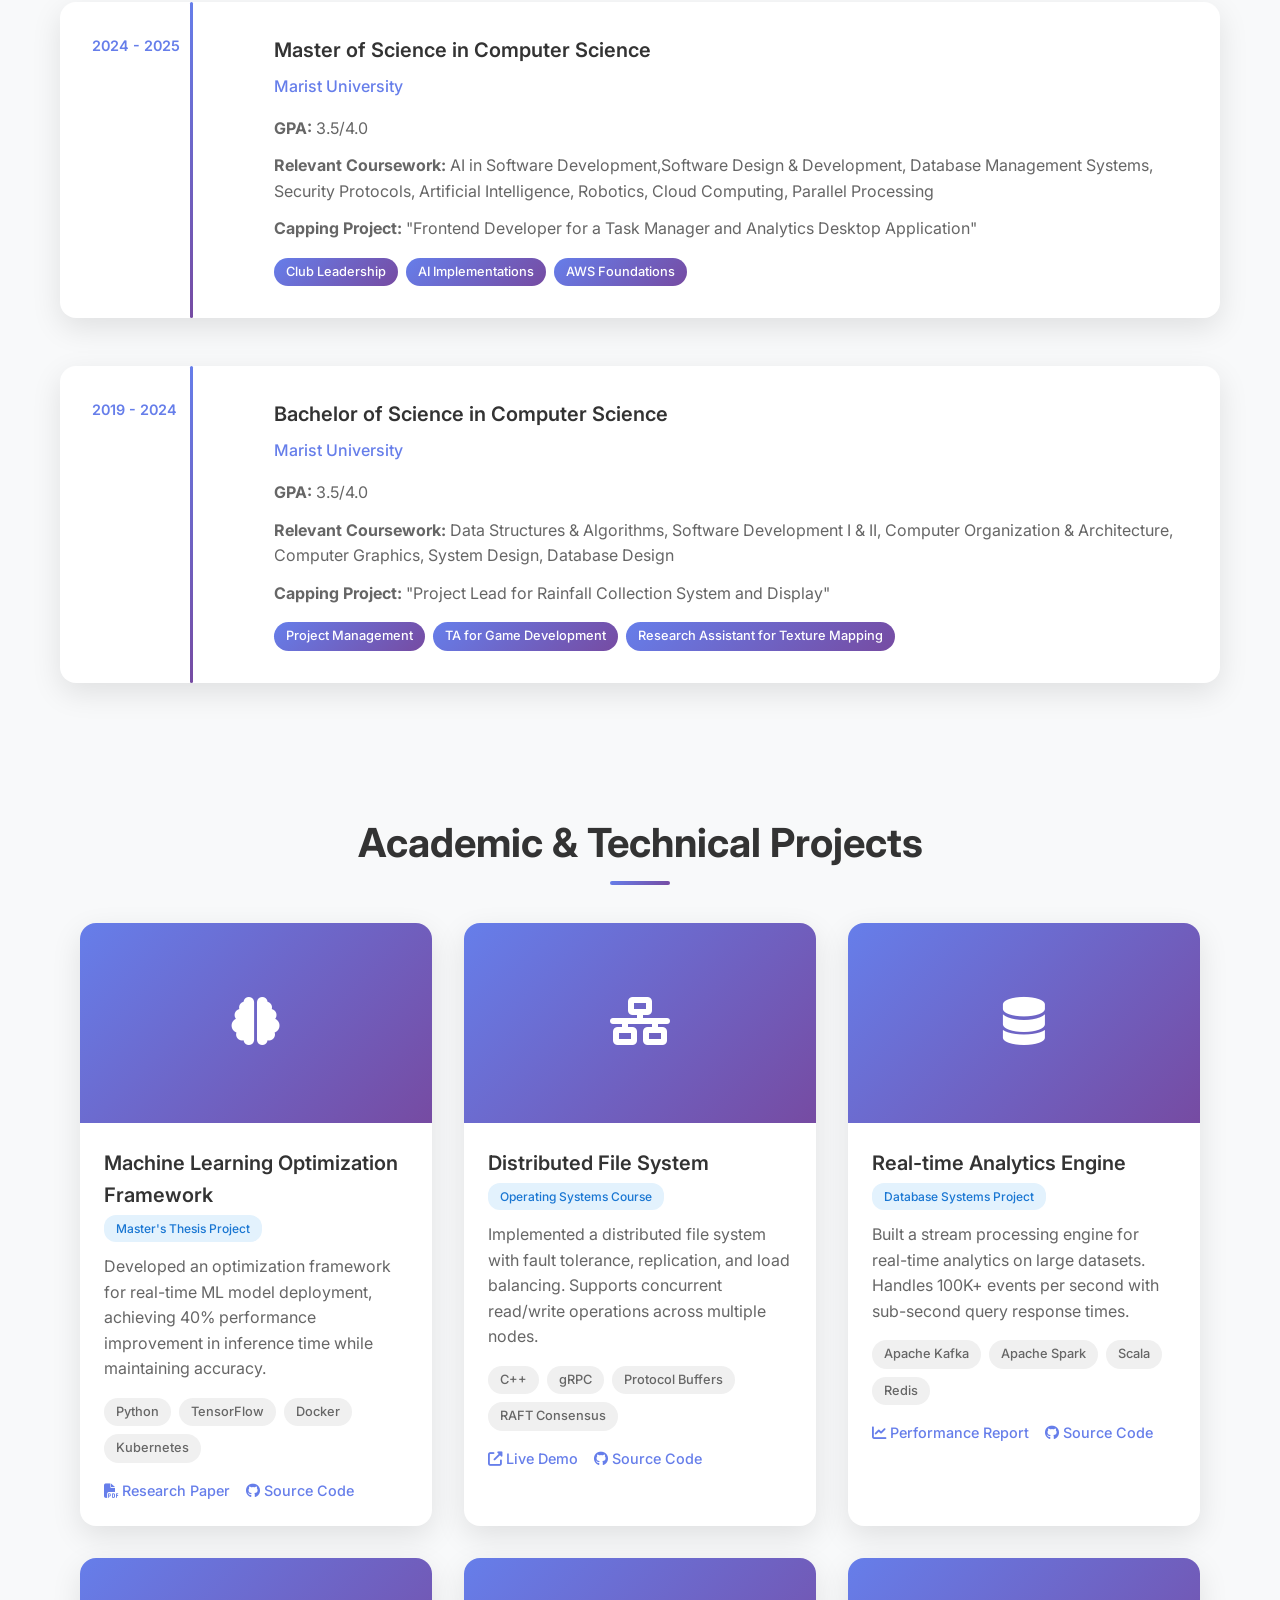
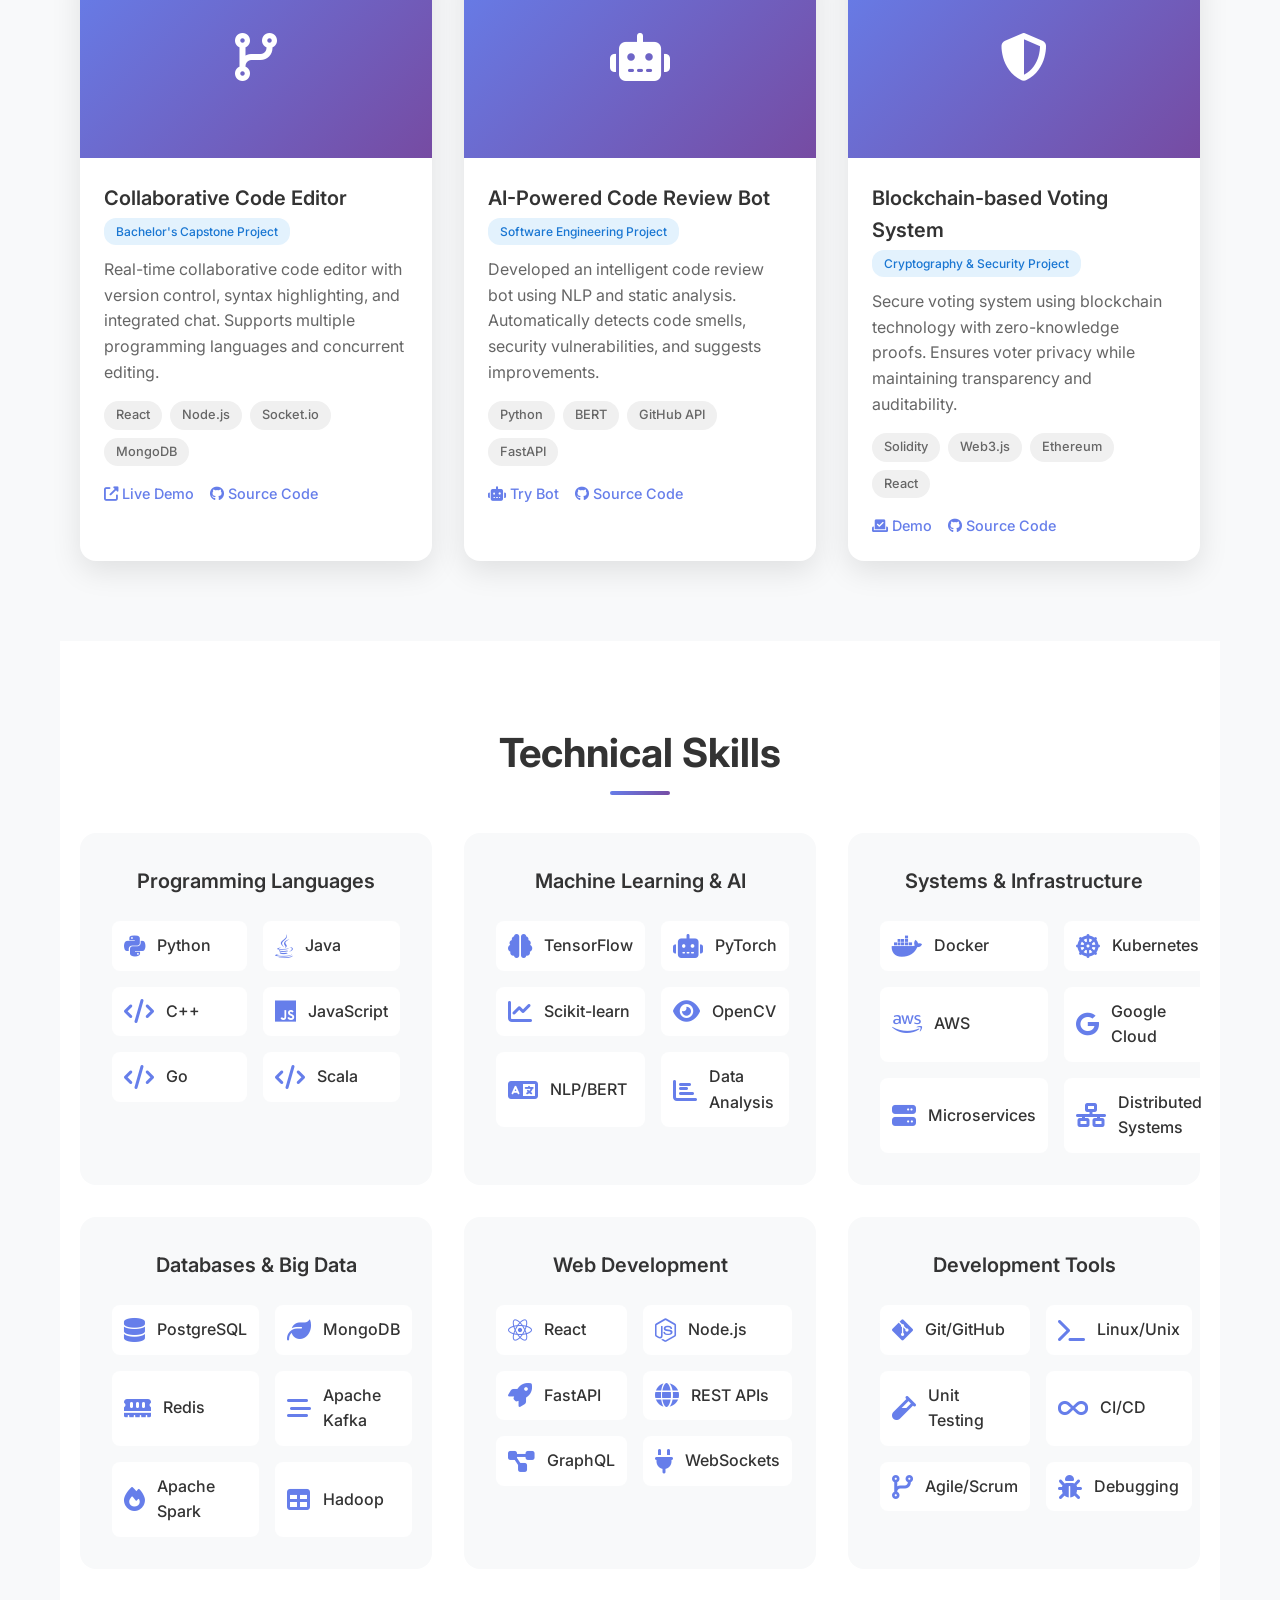
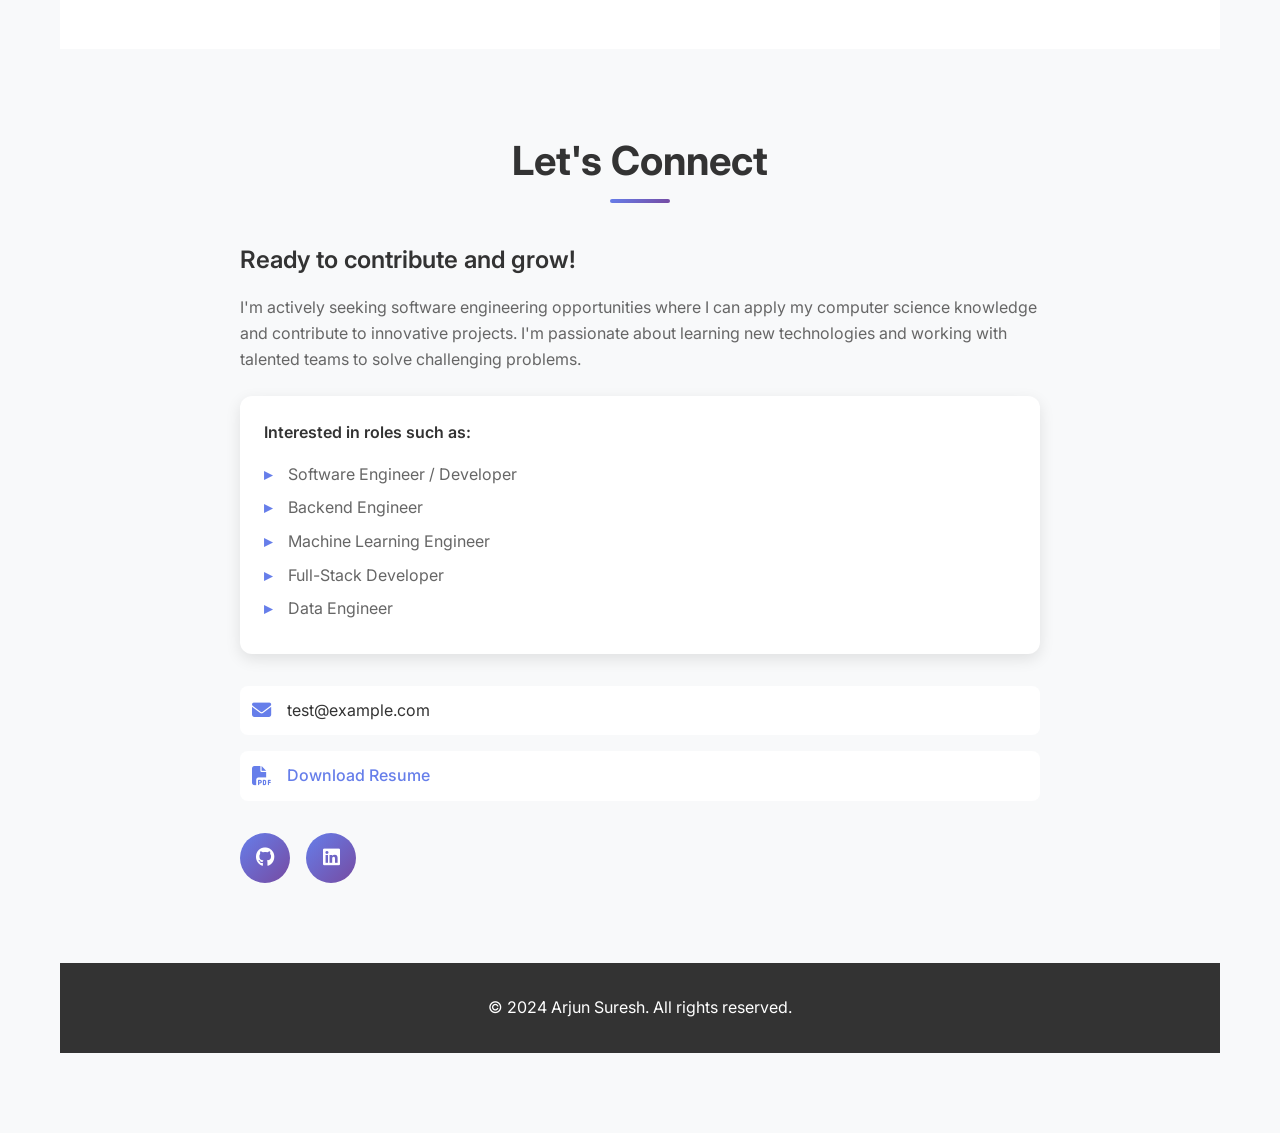
==== commit adf319ff: "Name Fixes" ====
--- a/index.html
+++ b/index.html
@@ -20,7 +20,7 @@
     <nav class="navbar">
         <div class="nav-container">
             <div class="nav-logo">
-                <a href="#home">AJ</a>
+                <a href="#home">Arjun Suresh (AJ)</a>
             </div>
             <ul class="nav-menu">
                 <li class="nav-item">
@@ -56,7 +56,7 @@
             <div class="hero-content">
                 <h1 class="hero-title">
                     <span class="text-gradient">Hello, I'm</span>
-                    <span class="hero-name">AJ</span>
+                    <span class="hero-name">Arjun (AJ)</span>
                 </h1>
                 <p class="hero-subtitle">Computer Science Graduate | Software Engineer</p>
                 <p class="hero-description">
